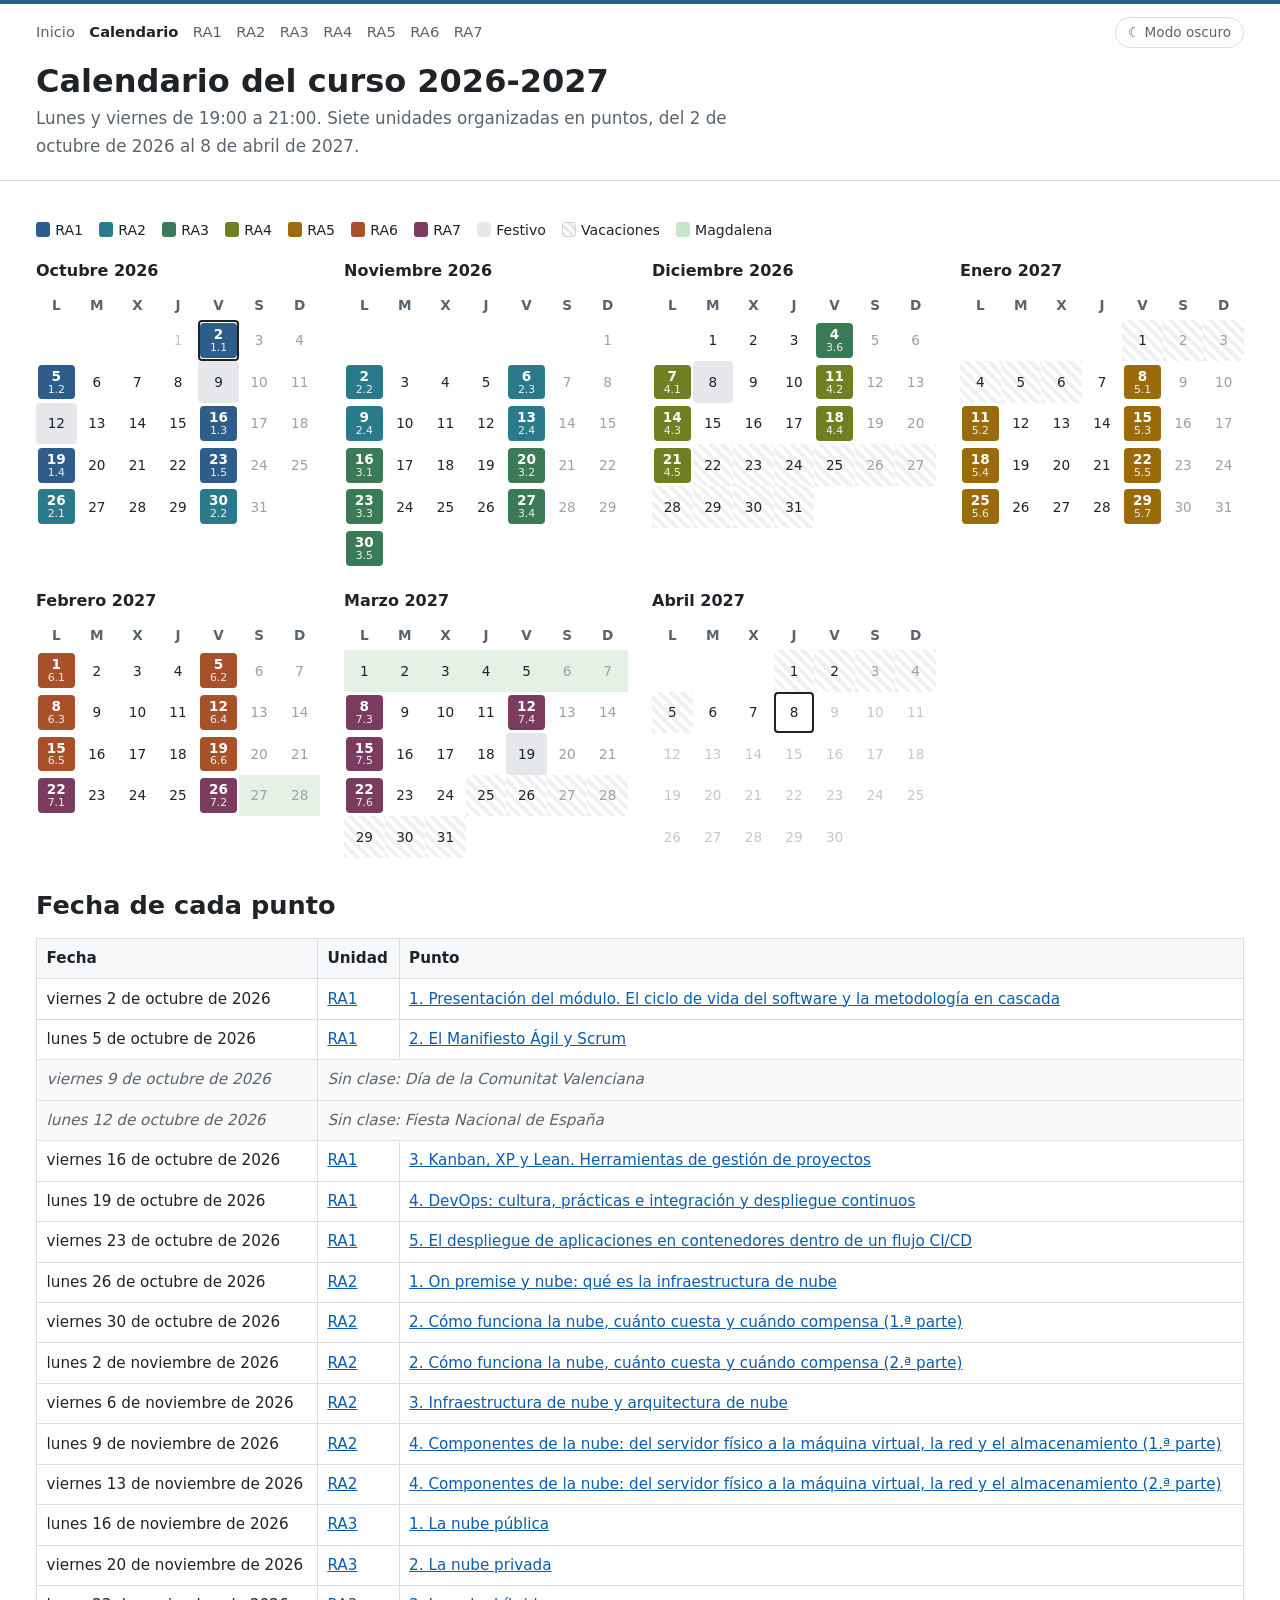
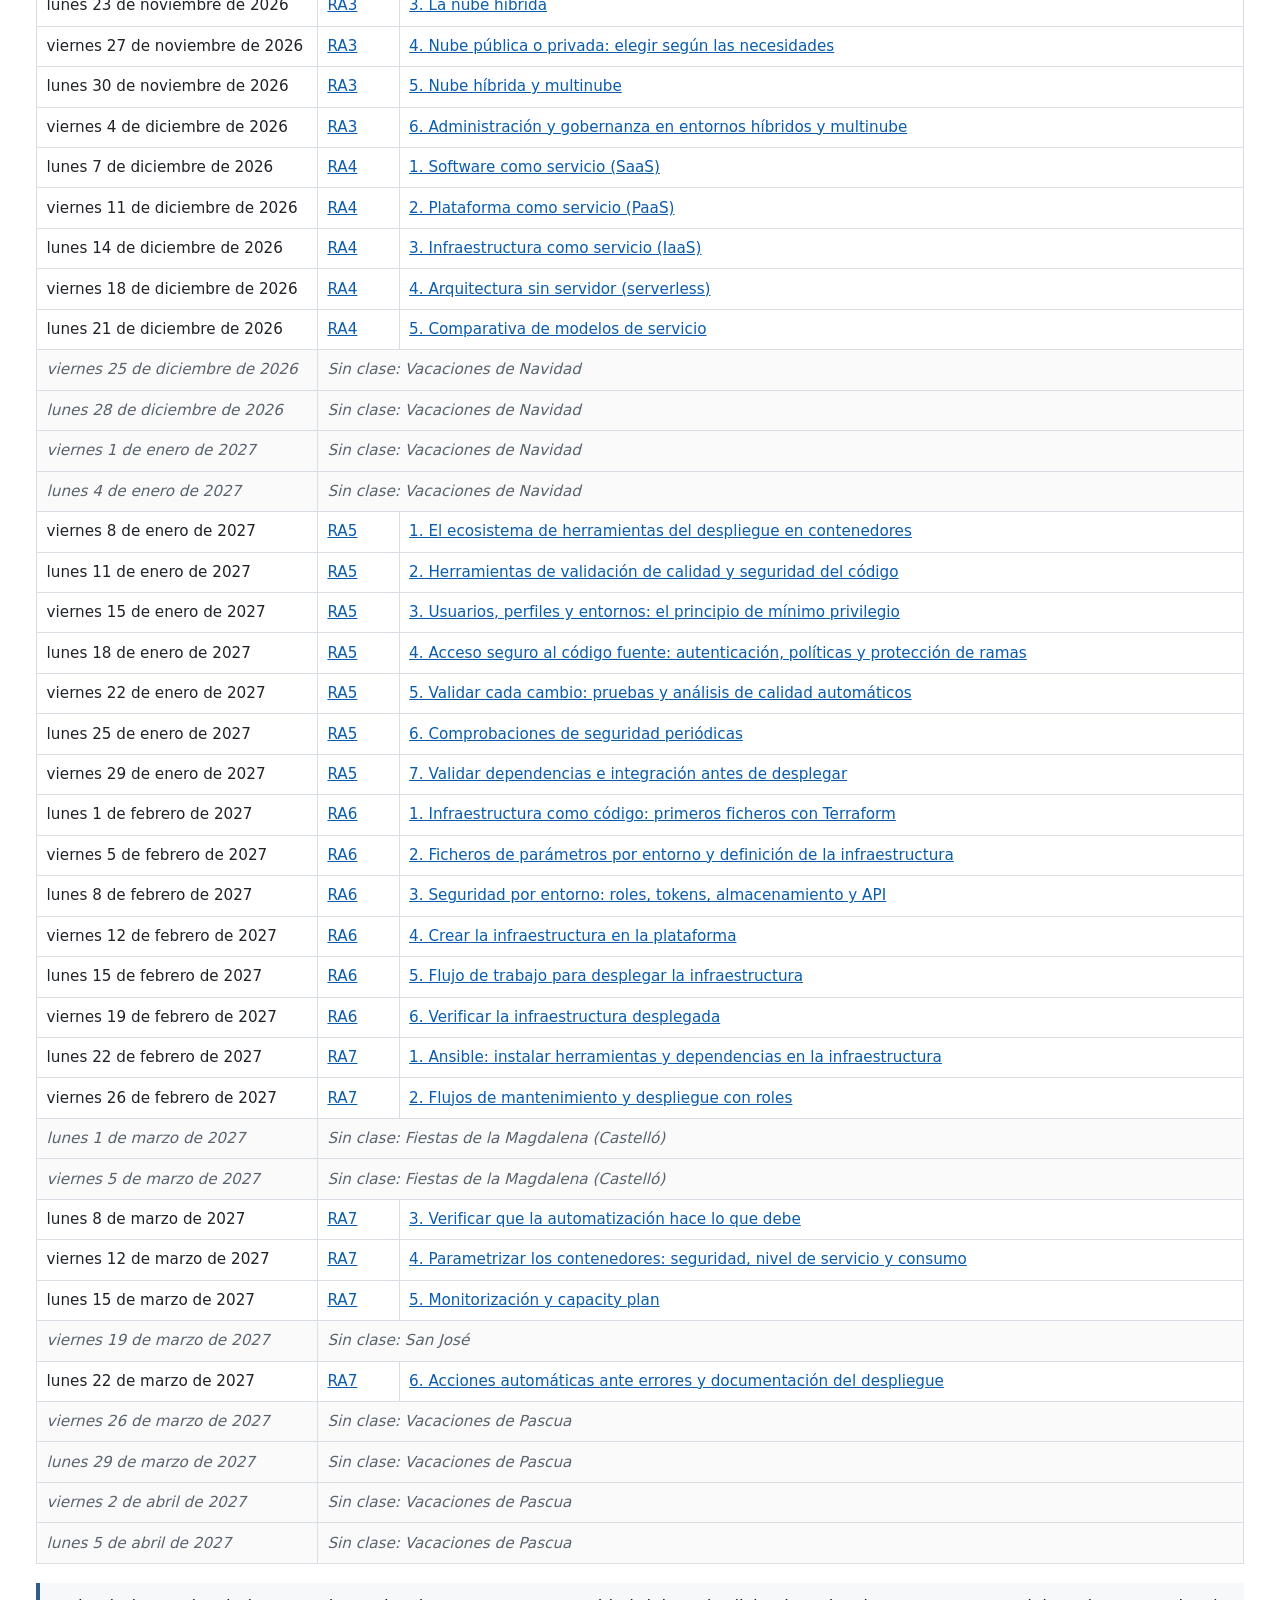
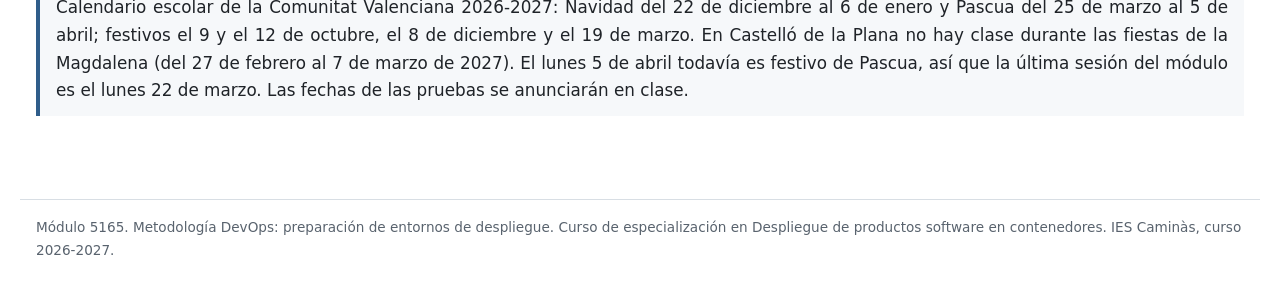
==== calendario.html @ 678b8dea "RA2: puntos fusionados (2-3 y 5-6) con actividades intercaladas en la teoría - Nuevo punto 2 (CE 2b " ====
<!doctype html>
<html lang="es"><head><meta charset="utf-8">
<meta name="viewport" content="width=device-width, initial-scale=1">
<title>Calendario | Módulo 5165</title>
<link rel="stylesheet" href="assets/estilos.css?v=7">
<script src="assets/tema.js?v=5"></script>
</head><body style="--ra:#2f5d8a">
<header class="cab"><div class="dentro"><nav class="menu" aria-label="Secciones"><a href="index.html">Inicio</a><a href="calendario.html" aria-current="page">Calendario</a><a href="ra1.html">RA1</a><a href="ra2.html">RA2</a><a href="ra3.html">RA3</a><a href="ra4.html">RA4</a><a href="ra5.html">RA5</a><a href="ra6.html">RA6</a><a href="ra7.html">RA7</a><button type="button" class="boton-tema" id="cambiar-tema">☾ Modo oscuro</button></nav>
<h1>Calendario del curso 2026-2027</h1><p>Lunes y viernes de 19:00 a 21:00. Siete unidades organizadas en puntos, del 2 de octubre de 2026 al 8 de abril de 2027.</p></div></header>
<main><div class="panel ancho">
<p class="leyenda"><span><i style="background:#2f5d8a"></i>RA1</span><span><i style="background:#2a7a8c"></i>RA2</span><span><i style="background:#3b7a57"></i>RA3</span><span><i style="background:#6f7f24"></i>RA4</span><span><i style="background:#9a6a0b"></i>RA5</span><span><i style="background:#a8502a"></i>RA6</span><span><i style="background:#7b3b5e"></i>RA7</span><span><i class="l-festivo"></i>Festivo</span><span><i class="l-vacaciones"></i>Vacaciones</span><span><i class="l-magdalena"></i>Magdalena</span></p>
<div class="meses"><div class="mes"><h3>Octubre 2026</h3><table class="cal"><thead><tr>
<th>L</th><th>M</th><th>X</th><th>J</th><th>V</th><th>S</th><th>D</th></tr></thead><tbody><tr><td></td><td></td><td></td><td class="fuera">1</td><td class="clase inicio" title="Unidad 1 · 1. Presentación del módulo. El ciclo de vida del software y la metodología en cascada"><a href="ra1.html#p1" style="--c:#2f5d8a">2<small>1.1</small></a></td><td class="finde">3</td><td class="finde">4</td></tr><tr><td class="clase" title="Unidad 1 · 2. El Manifiesto Ágil y Scrum"><a href="ra1.html#p2" style="--c:#2f5d8a">5<small>1.2</small></a></td><td class="">6</td><td class="">7</td><td class="">8</td><td class="festivo" title="Día de la Comunitat Valenciana">9</td><td class="finde">10</td><td class="finde">11</td></tr><tr><td class="festivo" title="Fiesta Nacional de España">12</td><td class="">13</td><td class="">14</td><td class="">15</td><td class="clase" title="Unidad 1 · 3. Kanban, XP y Lean. Herramientas de gestión de proyectos"><a href="ra1.html#p3" style="--c:#2f5d8a">16<small>1.3</small></a></td><td class="finde">17</td><td class="finde">18</td></tr><tr><td class="clase" title="Unidad 1 · 4. DevOps: cultura, prácticas e integración y despliegue continuos"><a href="ra1.html#p4" style="--c:#2f5d8a">19<small>1.4</small></a></td><td class="">20</td><td class="">21</td><td class="">22</td><td class="clase" title="Unidad 1 · 5. El despliegue de aplicaciones en contenedores dentro de un flujo CI/CD"><a href="ra1.html#p5" style="--c:#2f5d8a">23<small>1.5</small></a></td><td class="finde">24</td><td class="finde">25</td></tr><tr><td class="clase" title="Unidad 2 · 1. On premise y nube: qué es la infraestructura de nube"><a href="ra2.html#p1" style="--c:#2a7a8c">26<small>2.1</small></a></td><td class="">27</td><td class="">28</td><td class="">29</td><td class="clase" title="Unidad 2 · 2. Cómo funciona la nube y cuál es su modelo de negocio"><a href="ra2.html#p2" style="--c:#2a7a8c">30<small>2.2</small></a></td><td class="finde">31</td><td></td></tr></tbody></table></div><div class="mes"><h3>Noviembre 2026</h3><table class="cal"><thead><tr>
<th>L</th><th>M</th><th>X</th><th>J</th><th>V</th><th>S</th><th>D</th></tr></thead><tbody><tr><td></td><td></td><td></td><td></td><td></td><td></td><td class="finde">1</td></tr><tr><td class="clase" title="Unidad 2 · 3. Beneficios de la nube frente a on premise: CapEx, OpEx y TCO"><a href="ra2.html#p2" style="--c:#2a7a8c">2<small>2.2</small></a></td><td class="">3</td><td class="">4</td><td class="">5</td><td class="clase" title="Unidad 2 · 4. Infraestructura de nube y arquitectura de nube"><a href="ra2.html#p3" style="--c:#2a7a8c">6<small>2.3</small></a></td><td class="finde">7</td><td class="finde">8</td></tr><tr><td class="clase" title="Unidad 2 · 5. Componentes y aprovisionamiento: de la máquina física a la máquina virtual"><a href="ra2.html#p4" style="--c:#2a7a8c">9<small>2.4</small></a></td><td class="">10</td><td class="">11</td><td class="">12</td><td class="clase" title="Unidad 2 · 6. Servidores, redes, almacenamiento y software en la nube"><a href="ra2.html#p4" style="--c:#2a7a8c">13<small>2.4</small></a></td><td class="finde">14</td><td class="finde">15</td></tr><tr><td class="clase" title="Unidad 3 · 1. La nube pública"><a href="ra3.html#p1" style="--c:#3b7a57">16<small>3.1</small></a></td><td class="">17</td><td class="">18</td><td class="">19</td><td class="clase" title="Unidad 3 · 2. La nube privada"><a href="ra3.html#p2" style="--c:#3b7a57">20<small>3.2</small></a></td><td class="finde">21</td><td class="finde">22</td></tr><tr><td class="clase" title="Unidad 3 · 3. La nube híbrida"><a href="ra3.html#p3" style="--c:#3b7a57">23<small>3.3</small></a></td><td class="">24</td><td class="">25</td><td class="">26</td><td class="clase" title="Unidad 3 · 4. Nube pública o privada: elegir según las necesidades"><a href="ra3.html#p4" style="--c:#3b7a57">27<small>3.4</small></a></td><td class="finde">28</td><td class="finde">29</td></tr><tr><td class="clase" title="Unidad 3 · 5. Nube híbrida y multinube"><a href="ra3.html#p5" style="--c:#3b7a57">30<small>3.5</small></a></td><td></td><td></td><td></td><td></td><td></td><td></td></tr></tbody></table></div><div class="mes"><h3>Diciembre 2026</h3><table class="cal"><thead><tr>
<th>L</th><th>M</th><th>X</th><th>J</th><th>V</th><th>S</th><th>D</th></tr></thead><tbody><tr><td></td><td class="">1</td><td class="">2</td><td class="">3</td><td class="clase" title="Unidad 3 · 6. Administración y gobernanza en entornos híbridos y multinube"><a href="ra3.html#p6" style="--c:#3b7a57">4<small>3.6</small></a></td><td class="finde">5</td><td class="finde">6</td></tr><tr><td class="clase" title="Unidad 4 · 1. Software como servicio (SaaS)"><a href="ra4.html#p1" style="--c:#6f7f24">7<small>4.1</small></a></td><td class="festivo" title="Inmaculada Concepción">8</td><td class="">9</td><td class="">10</td><td class="clase" title="Unidad 4 · 2. Plataforma como servicio (PaaS)"><a href="ra4.html#p2" style="--c:#6f7f24">11<small>4.2</small></a></td><td class="finde">12</td><td class="finde">13</td></tr><tr><td class="clase" title="Unidad 4 · 3. Infraestructura como servicio (IaaS)"><a href="ra4.html#p3" style="--c:#6f7f24">14<small>4.3</small></a></td><td class="">15</td><td class="">16</td><td class="">17</td><td class="clase" title="Unidad 4 · 4. Arquitectura sin servidor (serverless)"><a href="ra4.html#p4" style="--c:#6f7f24">18<small>4.4</small></a></td><td class="finde">19</td><td class="finde">20</td></tr><tr><td class="clase" title="Unidad 4 · 5. Comparativa de modelos de servicio"><a href="ra4.html#p5" style="--c:#6f7f24">21<small>4.5</small></a></td><td class="vacaciones" title="Vacaciones de Navidad">22</td><td class="vacaciones" title="Vacaciones de Navidad">23</td><td class="vacaciones" title="Vacaciones de Navidad">24</td><td class="vacaciones" title="Vacaciones de Navidad">25</td><td class="vacaciones finde" title="Vacaciones de Navidad">26</td><td class="vacaciones finde" title="Vacaciones de Navidad">27</td></tr><tr><td class="vacaciones" title="Vacaciones de Navidad">28</td><td class="vacaciones" title="Vacaciones de Navidad">29</td><td class="vacaciones" title="Vacaciones de Navidad">30</td><td class="vacaciones" title="Vacaciones de Navidad">31</td><td></td><td></td><td></td></tr></tbody></table></div><div class="mes"><h3>Enero 2027</h3><table class="cal"><thead><tr>
<th>L</th><th>M</th><th>X</th><th>J</th><th>V</th><th>S</th><th>D</th></tr></thead><tbody><tr><td></td><td></td><td></td><td></td><td class="vacaciones" title="Vacaciones de Navidad">1</td><td class="vacaciones finde" title="Vacaciones de Navidad">2</td><td class="vacaciones finde" title="Vacaciones de Navidad">3</td></tr><tr><td class="vacaciones" title="Vacaciones de Navidad">4</td><td class="vacaciones" title="Vacaciones de Navidad">5</td><td class="vacaciones" title="Vacaciones de Navidad">6</td><td class="">7</td><td class="clase" title="Unidad 5 · 1. El ecosistema de herramientas del despliegue en contenedores"><a href="ra5.html#p1" style="--c:#9a6a0b">8<small>5.1</small></a></td><td class="finde">9</td><td class="finde">10</td></tr><tr><td class="clase" title="Unidad 5 · 2. Herramientas de validación de calidad y seguridad del código"><a href="ra5.html#p2" style="--c:#9a6a0b">11<small>5.2</small></a></td><td class="">12</td><td class="">13</td><td class="">14</td><td class="clase" title="Unidad 5 · 3. Usuarios, perfiles y entornos: el principio de mínimo privilegio"><a href="ra5.html#p3" style="--c:#9a6a0b">15<small>5.3</small></a></td><td class="finde">16</td><td class="finde">17</td></tr><tr><td class="clase" title="Unidad 5 · 4. Acceso seguro al código fuente: autenticación, políticas y protección de ramas"><a href="ra5.html#p4" style="--c:#9a6a0b">18<small>5.4</small></a></td><td class="">19</td><td class="">20</td><td class="">21</td><td class="clase" title="Unidad 5 · 5. Validar cada cambio: pruebas y análisis de calidad automáticos"><a href="ra5.html#p5" style="--c:#9a6a0b">22<small>5.5</small></a></td><td class="finde">23</td><td class="finde">24</td></tr><tr><td class="clase" title="Unidad 5 · 6. Comprobaciones de seguridad periódicas"><a href="ra5.html#p6" style="--c:#9a6a0b">25<small>5.6</small></a></td><td class="">26</td><td class="">27</td><td class="">28</td><td class="clase" title="Unidad 5 · 7. Validar dependencias e integración antes de desplegar"><a href="ra5.html#p7" style="--c:#9a6a0b">29<small>5.7</small></a></td><td class="finde">30</td><td class="finde">31</td></tr></tbody></table></div><div class="mes"><h3>Febrero 2027</h3><table class="cal"><thead><tr>
<th>L</th><th>M</th><th>X</th><th>J</th><th>V</th><th>S</th><th>D</th></tr></thead><tbody><tr><td class="clase" title="Unidad 6 · 1. Infraestructura como código: primeros ficheros con Terraform"><a href="ra6.html#p1" style="--c:#a8502a">1<small>6.1</small></a></td><td class="">2</td><td class="">3</td><td class="">4</td><td class="clase" title="Unidad 6 · 2. Ficheros de parámetros por entorno y definición de la infraestructura"><a href="ra6.html#p2" style="--c:#a8502a">5<small>6.2</small></a></td><td class="finde">6</td><td class="finde">7</td></tr><tr><td class="clase" title="Unidad 6 · 3. Seguridad por entorno: roles, tokens, almacenamiento y API"><a href="ra6.html#p3" style="--c:#a8502a">8<small>6.3</small></a></td><td class="">9</td><td class="">10</td><td class="">11</td><td class="clase" title="Unidad 6 · 4. Crear la infraestructura en la plataforma"><a href="ra6.html#p4" style="--c:#a8502a">12<small>6.4</small></a></td><td class="finde">13</td><td class="finde">14</td></tr><tr><td class="clase" title="Unidad 6 · 5. Flujo de trabajo para desplegar la infraestructura"><a href="ra6.html#p5" style="--c:#a8502a">15<small>6.5</small></a></td><td class="">16</td><td class="">17</td><td class="">18</td><td class="clase" title="Unidad 6 · 6. Verificar la infraestructura desplegada"><a href="ra6.html#p6" style="--c:#a8502a">19<small>6.6</small></a></td><td class="finde">20</td><td class="finde">21</td></tr><tr><td class="clase" title="Unidad 7 · 1. Ansible: instalar herramientas y dependencias en la infraestructura"><a href="ra7.html#p1" style="--c:#7b3b5e">22<small>7.1</small></a></td><td class="">23</td><td class="">24</td><td class="">25</td><td class="clase" title="Unidad 7 · 2. Flujos de mantenimiento y despliegue con roles"><a href="ra7.html#p2" style="--c:#7b3b5e">26<small>7.2</small></a></td><td class="magdalena finde" title="Fiestas de la Magdalena (Castelló)">27</td><td class="magdalena finde" title="Fiestas de la Magdalena (Castelló)">28</td></tr></tbody></table></div><div class="mes"><h3>Marzo 2027</h3><table class="cal"><thead><tr>
<th>L</th><th>M</th><th>X</th><th>J</th><th>V</th><th>S</th><th>D</th></tr></thead><tbody><tr><td class="magdalena" title="Fiestas de la Magdalena (Castelló)">1</td><td class="magdalena" title="Fiestas de la Magdalena (Castelló)">2</td><td class="magdalena" title="Fiestas de la Magdalena (Castelló)">3</td><td class="magdalena" title="Fiestas de la Magdalena (Castelló)">4</td><td class="magdalena" title="Fiestas de la Magdalena (Castelló)">5</td><td class="magdalena finde" title="Fiestas de la Magdalena (Castelló)">6</td><td class="magdalena finde" title="Fiestas de la Magdalena (Castelló)">7</td></tr><tr><td class="clase" title="Unidad 7 · 3. Verificar que la automatización hace lo que debe"><a href="ra7.html#p3" style="--c:#7b3b5e">8<small>7.3</small></a></td><td class="">9</td><td class="">10</td><td class="">11</td><td class="clase" title="Unidad 7 · 4. Parametrizar los contenedores: seguridad, nivel de servicio y consumo"><a href="ra7.html#p4" style="--c:#7b3b5e">12<small>7.4</small></a></td><td class="finde">13</td><td class="finde">14</td></tr><tr><td class="clase" title="Unidad 7 · 5. Monitorización y capacity plan"><a href="ra7.html#p5" style="--c:#7b3b5e">15<small>7.5</small></a></td><td class="">16</td><td class="">17</td><td class="">18</td><td class="festivo" title="San José">19</td><td class="finde">20</td><td class="finde">21</td></tr><tr><td class="clase" title="Unidad 7 · 6. Acciones automáticas ante errores y documentación del despliegue"><a href="ra7.html#p6" style="--c:#7b3b5e">22<small>7.6</small></a></td><td class="">23</td><td class="">24</td><td class="vacaciones" title="Vacaciones de Pascua">25</td><td class="vacaciones" title="Vacaciones de Pascua">26</td><td class="vacaciones finde" title="Vacaciones de Pascua">27</td><td class="vacaciones finde" title="Vacaciones de Pascua">28</td></tr><tr><td class="vacaciones" title="Vacaciones de Pascua">29</td><td class="vacaciones" title="Vacaciones de Pascua">30</td><td class="vacaciones" title="Vacaciones de Pascua">31</td><td></td><td></td><td></td><td></td></tr></tbody></table></div><div class="mes"><h3>Abril 2027</h3><table class="cal"><thead><tr>
<th>L</th><th>M</th><th>X</th><th>J</th><th>V</th><th>S</th><th>D</th></tr></thead><tbody><tr><td></td><td></td><td></td><td class="vacaciones" title="Vacaciones de Pascua">1</td><td class="vacaciones" title="Vacaciones de Pascua">2</td><td class="vacaciones finde" title="Vacaciones de Pascua">3</td><td class="vacaciones finde" title="Vacaciones de Pascua">4</td></tr><tr><td class="vacaciones" title="Vacaciones de Pascua">5</td><td class="">6</td><td class="">7</td><td class="fin" title="Fin del curso">8</td><td class="fuera">9</td><td class="fuera finde">10</td><td class="fuera finde">11</td></tr><tr><td class="fuera">12</td><td class="fuera">13</td><td class="fuera">14</td><td class="fuera">15</td><td class="fuera">16</td><td class="fuera finde">17</td><td class="fuera finde">18</td></tr><tr><td class="fuera">19</td><td class="fuera">20</td><td class="fuera">21</td><td class="fuera">22</td><td class="fuera">23</td><td class="fuera finde">24</td><td class="fuera finde">25</td></tr><tr><td class="fuera">26</td><td class="fuera">27</td><td class="fuera">28</td><td class="fuera">29</td><td class="fuera">30</td><td></td><td></td></tr></tbody></table></div></div>
<h2>Fecha de cada punto</h2>
<div class="tabla"><table><tr><th>Fecha</th><th>Unidad</th><th>Punto</th></tr><tr><td>viernes 2 de octubre de 2026</td><td><a href="ra1.html">RA1</a></td><td><a href="ra1.html#p1">1. Presentación del módulo. El ciclo de vida del software y la metodología en cascada</a></td></tr><tr><td>lunes 5 de octubre de 2026</td><td><a href="ra1.html">RA1</a></td><td><a href="ra1.html#p2">2. El Manifiesto Ágil y Scrum</a></td></tr><tr class="sin"><td>viernes 9 de octubre de 2026</td><td colspan="2">Sin clase: Día de la Comunitat Valenciana</td></tr><tr class="sin"><td>lunes 12 de octubre de 2026</td><td colspan="2">Sin clase: Fiesta Nacional de España</td></tr><tr><td>viernes 16 de octubre de 2026</td><td><a href="ra1.html">RA1</a></td><td><a href="ra1.html#p3">3. Kanban, XP y Lean. Herramientas de gestión de proyectos</a></td></tr><tr><td>lunes 19 de octubre de 2026</td><td><a href="ra1.html">RA1</a></td><td><a href="ra1.html#p4">4. DevOps: cultura, prácticas e integración y despliegue continuos</a></td></tr><tr><td>viernes 23 de octubre de 2026</td><td><a href="ra1.html">RA1</a></td><td><a href="ra1.html#p5">5. El despliegue de aplicaciones en contenedores dentro de un flujo CI/CD</a></td></tr><tr><td>lunes 26 de octubre de 2026</td><td><a href="ra2.html">RA2</a></td><td><a href="ra2.html#p1">1. On premise y nube: qué es la infraestructura de nube</a></td></tr><tr><td>viernes 30 de octubre de 2026</td><td><a href="ra2.html">RA2</a></td><td><a href="ra2.html#p2">2. Cómo funciona la nube, cuánto cuesta y cuándo compensa (1.ª parte)</a></td></tr><tr><td>lunes 2 de noviembre de 2026</td><td><a href="ra2.html">RA2</a></td><td><a href="ra2.html#p2">2. Cómo funciona la nube, cuánto cuesta y cuándo compensa (2.ª parte)</a></td></tr><tr><td>viernes 6 de noviembre de 2026</td><td><a href="ra2.html">RA2</a></td><td><a href="ra2.html#p3">3. Infraestructura de nube y arquitectura de nube</a></td></tr><tr><td>lunes 9 de noviembre de 2026</td><td><a href="ra2.html">RA2</a></td><td><a href="ra2.html#p4">4. Componentes de la nube: del servidor físico a la máquina virtual, la red y el almacenamiento (1.ª parte)</a></td></tr><tr><td>viernes 13 de noviembre de 2026</td><td><a href="ra2.html">RA2</a></td><td><a href="ra2.html#p4">4. Componentes de la nube: del servidor físico a la máquina virtual, la red y el almacenamiento (2.ª parte)</a></td></tr><tr><td>lunes 16 de noviembre de 2026</td><td><a href="ra3.html">RA3</a></td><td><a href="ra3.html#p1">1. La nube pública</a></td></tr><tr><td>viernes 20 de noviembre de 2026</td><td><a href="ra3.html">RA3</a></td><td><a href="ra3.html#p2">2. La nube privada</a></td></tr><tr><td>lunes 23 de noviembre de 2026</td><td><a href="ra3.html">RA3</a></td><td><a href="ra3.html#p3">3. La nube híbrida</a></td></tr><tr><td>viernes 27 de noviembre de 2026</td><td><a href="ra3.html">RA3</a></td><td><a href="ra3.html#p4">4. Nube pública o privada: elegir según las necesidades</a></td></tr><tr><td>lunes 30 de noviembre de 2026</td><td><a href="ra3.html">RA3</a></td><td><a href="ra3.html#p5">5. Nube híbrida y multinube</a></td></tr><tr><td>viernes 4 de diciembre de 2026</td><td><a href="ra3.html">RA3</a></td><td><a href="ra3.html#p6">6. Administración y gobernanza en entornos híbridos y multinube</a></td></tr><tr><td>lunes 7 de diciembre de 2026</td><td><a href="ra4.html">RA4</a></td><td><a href="ra4.html#p1">1. Software como servicio (SaaS)</a></td></tr><tr><td>viernes 11 de diciembre de 2026</td><td><a href="ra4.html">RA4</a></td><td><a href="ra4.html#p2">2. Plataforma como servicio (PaaS)</a></td></tr><tr><td>lunes 14 de diciembre de 2026</td><td><a href="ra4.html">RA4</a></td><td><a href="ra4.html#p3">3. Infraestructura como servicio (IaaS)</a></td></tr><tr><td>viernes 18 de diciembre de 2026</td><td><a href="ra4.html">RA4</a></td><td><a href="ra4.html#p4">4. Arquitectura sin servidor (serverless)</a></td></tr><tr><td>lunes 21 de diciembre de 2026</td><td><a href="ra4.html">RA4</a></td><td><a href="ra4.html#p5">5. Comparativa de modelos de servicio</a></td></tr><tr class="sin"><td>viernes 25 de diciembre de 2026</td><td colspan="2">Sin clase: Vacaciones de Navidad</td></tr><tr class="sin"><td>lunes 28 de diciembre de 2026</td><td colspan="2">Sin clase: Vacaciones de Navidad</td></tr><tr class="sin"><td>viernes 1 de enero de 2027</td><td colspan="2">Sin clase: Vacaciones de Navidad</td></tr><tr class="sin"><td>lunes 4 de enero de 2027</td><td colspan="2">Sin clase: Vacaciones de Navidad</td></tr><tr><td>viernes 8 de enero de 2027</td><td><a href="ra5.html">RA5</a></td><td><a href="ra5.html#p1">1. El ecosistema de herramientas del despliegue en contenedores</a></td></tr><tr><td>lunes 11 de enero de 2027</td><td><a href="ra5.html">RA5</a></td><td><a href="ra5.html#p2">2. Herramientas de validación de calidad y seguridad del código</a></td></tr><tr><td>viernes 15 de enero de 2027</td><td><a href="ra5.html">RA5</a></td><td><a href="ra5.html#p3">3. Usuarios, perfiles y entornos: el principio de mínimo privilegio</a></td></tr><tr><td>lunes 18 de enero de 2027</td><td><a href="ra5.html">RA5</a></td><td><a href="ra5.html#p4">4. Acceso seguro al código fuente: autenticación, políticas y protección de ramas</a></td></tr><tr><td>viernes 22 de enero de 2027</td><td><a href="ra5.html">RA5</a></td><td><a href="ra5.html#p5">5. Validar cada cambio: pruebas y análisis de calidad automáticos</a></td></tr><tr><td>lunes 25 de enero de 2027</td><td><a href="ra5.html">RA5</a></td><td><a href="ra5.html#p6">6. Comprobaciones de seguridad periódicas</a></td></tr><tr><td>viernes 29 de enero de 2027</td><td><a href="ra5.html">RA5</a></td><td><a href="ra5.html#p7">7. Validar dependencias e integración antes de desplegar</a></td></tr><tr><td>lunes 1 de febrero de 2027</td><td><a href="ra6.html">RA6</a></td><td><a href="ra6.html#p1">1. Infraestructura como código: primeros ficheros con Terraform</a></td></tr><tr><td>viernes 5 de febrero de 2027</td><td><a href="ra6.html">RA6</a></td><td><a href="ra6.html#p2">2. Ficheros de parámetros por entorno y definición de la infraestructura</a></td></tr><tr><td>lunes 8 de febrero de 2027</td><td><a href="ra6.html">RA6</a></td><td><a href="ra6.html#p3">3. Seguridad por entorno: roles, tokens, almacenamiento y API</a></td></tr><tr><td>viernes 12 de febrero de 2027</td><td><a href="ra6.html">RA6</a></td><td><a href="ra6.html#p4">4. Crear la infraestructura en la plataforma</a></td></tr><tr><td>lunes 15 de febrero de 2027</td><td><a href="ra6.html">RA6</a></td><td><a href="ra6.html#p5">5. Flujo de trabajo para desplegar la infraestructura</a></td></tr><tr><td>viernes 19 de febrero de 2027</td><td><a href="ra6.html">RA6</a></td><td><a href="ra6.html#p6">6. Verificar la infraestructura desplegada</a></td></tr><tr><td>lunes 22 de febrero de 2027</td><td><a href="ra7.html">RA7</a></td><td><a href="ra7.html#p1">1. Ansible: instalar herramientas y dependencias en la infraestructura</a></td></tr><tr><td>viernes 26 de febrero de 2027</td><td><a href="ra7.html">RA7</a></td><td><a href="ra7.html#p2">2. Flujos de mantenimiento y despliegue con roles</a></td></tr><tr class="sin"><td>lunes 1 de marzo de 2027</td><td colspan="2">Sin clase: Fiestas de la Magdalena (Castelló)</td></tr><tr class="sin"><td>viernes 5 de marzo de 2027</td><td colspan="2">Sin clase: Fiestas de la Magdalena (Castelló)</td></tr><tr><td>lunes 8 de marzo de 2027</td><td><a href="ra7.html">RA7</a></td><td><a href="ra7.html#p3">3. Verificar que la automatización hace lo que debe</a></td></tr><tr><td>viernes 12 de marzo de 2027</td><td><a href="ra7.html">RA7</a></td><td><a href="ra7.html#p4">4. Parametrizar los contenedores: seguridad, nivel de servicio y consumo</a></td></tr><tr><td>lunes 15 de marzo de 2027</td><td><a href="ra7.html">RA7</a></td><td><a href="ra7.html#p5">5. Monitorización y capacity plan</a></td></tr><tr class="sin"><td>viernes 19 de marzo de 2027</td><td colspan="2">Sin clase: San José</td></tr><tr><td>lunes 22 de marzo de 2027</td><td><a href="ra7.html">RA7</a></td><td><a href="ra7.html#p6">6. Acciones automáticas ante errores y documentación del despliegue</a></td></tr><tr class="sin"><td>viernes 26 de marzo de 2027</td><td colspan="2">Sin clase: Vacaciones de Pascua</td></tr><tr class="sin"><td>lunes 29 de marzo de 2027</td><td colspan="2">Sin clase: Vacaciones de Pascua</td></tr><tr class="sin"><td>viernes 2 de abril de 2027</td><td colspan="2">Sin clase: Vacaciones de Pascua</td></tr><tr class="sin"><td>lunes 5 de abril de 2027</td><td colspan="2">Sin clase: Vacaciones de Pascua</td></tr></table></div>
<p class="nota">Calendario escolar de la Comunitat Valenciana 2026-2027: Navidad del 22 de diciembre al 6 de enero y Pascua del 25 de marzo al 5 de abril; festivos el 9 y el 12 de octubre, el 8 de diciembre y el 19 de marzo. En Castelló de la Plana no hay clase durante las fiestas de la Magdalena (del 27 de febrero al 7 de marzo de 2027). El lunes 5 de abril todavía es festivo de Pascua, así que la última sesión del módulo es el lunes 22 de marzo. Las fechas de las pruebas se anunciarán en clase.</p>
</div></main>
<footer class="pie">Módulo 5165. Metodología DevOps: preparación de entornos de despliegue. Curso de especialización en Despliegue de productos software en contenedores. IES Caminàs, curso 2026-2027.</footer>
</body></html>
---- assets/estilos.css ----
/* Módulo 5165. Estilo sencillo: fondo blanco, tipografía del sistema y un color por unidad. */
:root{
  --texto:#1f2328; --suave:#59636e; --linea:#d8dee4; --fondo:#ffffff; --gris:#f6f8fa;
  --enlace:#0b5cad; --ra:#2f5d8a;
  --fuente:system-ui,-apple-system,"Segoe UI",Roboto,Ubuntu,Arial,sans-serif;
  --mono:ui-monospace,"DejaVu Sans Mono",Consolas,monospace;
}
*{box-sizing:border-box}
html{-webkit-text-size-adjust:100%}
body{margin:0;background:var(--fondo);color:var(--texto);font-family:var(--fuente);font-size:1.05rem;line-height:1.65}
a{color:var(--enlace)}
:focus-visible{outline:2px solid var(--enlace);outline-offset:2px}
img{max-width:100%}

/* Cabecera */
.cab{border-top:4px solid var(--ra);border-bottom:1px solid var(--linea)}
.cab .dentro{max-width:1240px;margin:0 auto;padding:.8rem 1rem 1.2rem}
.menu{display:flex;flex-wrap:wrap;gap:.2rem .9rem;font-size:.92rem;margin-bottom:.9rem}
.menu a{color:var(--suave);text-decoration:none}
.menu a:hover{color:var(--enlace);text-decoration:underline}
.menu a[aria-current]{color:var(--texto);font-weight:600}
.cab h1{font-size:clamp(1.45rem,3.2vw,2rem);line-height:1.2;margin:0 0 .3rem}
.cab p{margin:0;color:var(--suave);max-width:70ch}

/* Pestañas de puntos */
.pestanas{position:sticky;top:0;z-index:5;background:var(--fondo);border-bottom:1px solid var(--linea)}
.pestanas .dentro{max-width:1240px;margin:0 auto;display:flex;overflow-x:auto;padding:0 1rem;scrollbar-width:thin}
.pestanas button{flex:0 0 auto;border:0;border-bottom:3px solid transparent;background:none;font:inherit;font-size:.9rem;
  padding:.6rem .75rem .5rem;cursor:pointer;color:var(--suave);line-height:1.2;text-align:center}
.pestanas button small{display:block;font-size:.75rem}
.pestanas button:hover{color:var(--texto)}
.pestanas button[aria-selected="true"]{color:var(--texto);border-bottom-color:var(--ra);font-weight:600}

/* Contenido */
main{max-width:1240px;margin:0 auto;padding:1.5rem 1rem 4rem}
.panel{max-width:74ch}
.panel.ancho{max-width:none}
.panel[hidden]{display:none}
.panel h2{font-size:1.6rem;line-height:1.25;margin:.2rem 0 .5rem}
.panel h3{font-size:1.25rem;margin:2.2rem 0 .6rem;padding-bottom:.25rem;border-bottom:1px solid var(--linea)}
.panel h4{font-size:1.05rem;margin:1.5rem 0 .4rem}
.meta{color:var(--suave);font-size:.92rem;margin:0 0 .4rem}
.chips{margin:.2rem 0 1rem}
.ce{display:inline-block;font-size:.8rem;font-weight:600;padding:.05rem .5rem;border-radius:999px;border:1px solid var(--ra);color:var(--ra);margin-right:.3rem;cursor:help}
.ra-texto{font-size:1.1rem;font-weight:600;border-left:4px solid var(--ra);padding:.2rem 0 .2rem 1rem}
li{margin:.25rem 0}

/* Recuadros */
.nota{background:var(--gris);border-left:4px solid var(--ra);padding:.7rem 1rem;margin:1.2rem 0}
.nota > :first-child{margin-top:0}.nota > :last-child{margin-bottom:0}
.aviso{background:#fff8e1;border-left:4px solid #d4a017;padding:.7rem 1rem;margin:1.2rem 0}
.pausa{border:2px solid var(--ra);border-radius:6px;padding:.1rem 1rem .2rem;margin:2rem 0 1rem;background:color-mix(in srgb,var(--ra) 8%,#fff)}
.pausa > h4{margin:.6rem 0 .3rem;color:var(--ra)}
.pausa > p{margin:.3rem 0 .6rem}
.actividad,.ficha{border:1px solid var(--linea);border-radius:6px;padding:.2rem 1.1rem .8rem;margin:1.2rem 0}
.actividad > h4,.ficha > h4{display:flex;justify-content:space-between;align-items:baseline;gap:1rem;margin:.8rem 0 .5rem}
.dur{flex:0 0 auto;font-size:.85rem;font-weight:600;color:var(--ra);white-space:nowrap}
/* Casos y pasos de las actividades: lista con distintivo de letra o número */
ol.casos,ol.pasos{list-style:none;counter-reset:caso;padding-left:0;margin:.7rem 0}
ol.casos>li,ol.pasos>li{counter-increment:caso;position:relative;background:var(--gris);border:1px solid var(--linea);border-radius:6px;padding:.45rem .8rem .45rem 2.9rem;margin:.4rem 0}
ol.casos>li::before,ol.pasos>li::before{position:absolute;left:.7rem;top:.45rem;width:1.55rem;height:1.55rem;border-radius:50%;background:var(--ra);color:#fff;font-weight:700;font-size:.85rem;line-height:1.55rem;text-align:center}
ol.casos>li::before{content:counter(caso,lower-alpha)}
ol.pasos>li::before{content:counter(caso)}
li>ol.casos{margin:.5rem 0 .3rem}
/* Fórmulas destacadas */
.formula{display:flex;flex-wrap:wrap;align-items:center;justify-content:center;gap:.6rem 1rem;background:var(--gris);border:1px solid var(--linea);border-left:4px solid var(--ra);border-radius:6px;padding:1rem 1.2rem;margin:1rem 0;font-weight:600;text-align:center}
.formula .igual{font-size:1.2rem;color:var(--ra)}
.formula .fraccion{display:inline-flex;flex-direction:column;align-items:stretch}
.formula .fraccion > span{padding:.15rem .5rem}
.formula .fraccion > span:first-child{border-bottom:2px solid var(--texto)}
/* Tarjetas numeradas (principios, ideas clave) */
ol.tarjetas{list-style:none;counter-reset:tj;padding:0;margin:1rem 0;display:grid;grid-template-columns:repeat(auto-fill,minmax(210px,1fr));gap:.7rem}
ol.tarjetas>li{counter-increment:tj;margin:0;background:var(--gris);border:1px solid var(--linea);border-top:4px solid var(--ra);border-radius:6px;padding:.6rem .8rem .7rem;display:flex;flex-direction:column;gap:.25rem;font-size:.95rem;line-height:1.45;text-align:left}
ol.tarjetas>li::before{content:counter(tj);font-weight:700;font-size:1.3rem;color:var(--ra);line-height:1}
ol.tarjetas>li:first-child{grid-column:1/-1}
.con-indice .panel > ol.tarjetas{max-width:none}
.entrega{font-size:.95rem;color:var(--suave);border-top:1px dashed var(--linea);padding-top:.5rem;margin-bottom:0}
details{background:var(--gris);border-radius:6px;padding:.5rem 1rem;margin:1rem 0}
details summary{cursor:pointer;font-weight:600}

/* Tablas */
.tabla{overflow-x:auto;margin:1rem 0}
table{border-collapse:collapse;width:100%;font-size:.95rem}
th,td{border:1px solid var(--linea);padding:.45rem .6rem;text-align:left;vertical-align:top}
th{background:var(--gris)}
tr.sin td{color:var(--suave);font-style:italic;background:#fafafa}

/* Código */
code{font-family:var(--mono);font-size:.88em;background:var(--gris);padding:.1rem .3rem;border-radius:4px}
pre{background:var(--gris);border:1px solid var(--linea);padding:.8rem 1rem;border-radius:6px;overflow-x:auto;font-size:.86rem;line-height:1.5}
pre code{background:none;padding:0;font-size:inherit}
.fichero{font-family:var(--mono);font-size:.8rem;color:var(--suave);margin:1rem 0 -.7rem}

/* Portada */
.unidades{list-style:none;padding:0;margin:1.5rem 0}
.unidades li{margin:.5rem 0}
.unidades a{display:flex;gap:1rem;align-items:center;text-decoration:none;color:var(--texto);border:1px solid var(--linea);border-left:5px solid var(--c);border-radius:6px;padding:.7rem 1rem}
.unidades a:hover{background:var(--gris)}
.unidades .n{font-weight:700;color:var(--c);min-width:2.6rem}
.unidades small{display:block;color:var(--suave);font-size:.88rem}
.boton a{display:inline-block;border:1px solid var(--enlace);border-radius:6px;padding:.5rem 1rem;text-decoration:none;font-weight:600}
.boton a:hover{background:var(--enlace);color:#fff}

/* Calendario */
.leyenda{display:flex;flex-wrap:wrap;gap:.4rem 1rem;font-size:.88rem}
.leyenda i{display:inline-block;width:.9rem;height:.9rem;border-radius:3px;vertical-align:-2px;margin-right:.3rem}
.l-festivo{background:#e5e7eb}.l-vacaciones{background:repeating-linear-gradient(45deg,#e5e7eb 0 3px,#fff 3px 6px);border:1px solid #d1d5db}.l-magdalena{background:#c8e6c9}
.meses{display:grid;grid-template-columns:repeat(auto-fill,minmax(250px,1fr));gap:1.2rem 1.5rem;margin:1rem 0 2rem}
.mes h3{font-size:1rem;margin:0 0 .4rem;border:0;padding:0}
table.cal{table-layout:fixed;font-size:.85rem}
.cal th{background:none;border:0;text-align:center;color:var(--suave);font-weight:600;padding:.2rem 0}
.cal td{border:0;text-align:center;padding:2px;height:2.6rem;vertical-align:middle}
.cal td.finde{color:#9aa1a9}
.cal td.fuera{color:#c3c8ce}
.cal td.festivo{background:#e5e7eb;border-radius:4px}
.cal td.vacaciones{background:repeating-linear-gradient(45deg,#eef0f2 0 4px,#fff 4px 8px)}
.cal td.magdalena{background:#e3f2e4}
.cal td.clase a{display:block;background:var(--c);color:#fff;border-radius:4px;text-decoration:none;font-weight:600;line-height:1.1;padding:.25rem 0}
.cal td.clase a small{display:block;font-size:.68rem;font-weight:400;opacity:.9}
.cal td.clase a:hover{filter:brightness(1.15)}
.cal td.inicio,.cal td.fin{box-shadow:inset 0 0 0 2px var(--texto);border-radius:4px}

.pie{font-size:.85rem;color:var(--suave);border-top:1px solid var(--linea);max-width:1240px;margin:0 auto;padding:1rem 1rem 2rem}

@media (max-width:600px){body{font-size:1rem}.actividad > h4{flex-direction:column;gap:.1rem}}
@media print{
  .pestanas,.pie,.menu,.indice{display:none}.panel[hidden]{display:block!important}.panel{max-width:none;page-break-after:always}
  pre{white-space:pre-wrap}
}

/* Diagramas */
.diagrama{margin:1.6rem 0;width:min(880px,calc(100vw - 2rem))}
.diagrama .lienzo{overflow-x:auto;-webkit-overflow-scrolling:touch}
.diagrama svg{display:block;width:100%;min-width:560px;height:auto;font-family:var(--fuente)}
.diagrama figcaption{font-size:.88rem;color:var(--suave);margin-top:.45rem;text-align:center}
.diagrama .t{font-size:13px;fill:#1f2328}
.diagrama .tb{font-weight:600}
.diagrama .ts{font-size:11.5px;fill:#59636e}
.diagrama .te{font-size:11px;fill:#1f2328}
.diagrama .tt{font-size:12px;font-weight:600;fill:#59636e}
.diagrama .flecha{stroke:#57606a;stroke-width:1.6;fill:none}
.diagrama .flecha.disc{stroke-dasharray:5 4}
.diagrama .punta{fill:#57606a}
.diagrama .fondo-etiqueta{fill:#fff;opacity:.92}
.diagrama .eje{stroke:#8c959f;fill:none}
.diagrama .serie{fill:none;stroke-width:2.6}
.diagrama .serie.disc{stroke-dasharray:7 5}
.diagrama .s-rojo{stroke:#dc2626}.diagrama .s-verde{stroke:#16a34a}.diagrama .s-azul{stroke:#2563eb}.diagrama .s-naranja{stroke:#ea580c}.diagrama .s-morado{stroke:#7c3aed}
.diagrama .area-naranja{fill:#fed7aa;opacity:.55}
.d-gris{fill:#f3f4f6;stroke:#9ca3af}
.d-azul{fill:#dbeafe;stroke:#3b82f6}
.d-verde{fill:#dcfce7;stroke:#22c55e}
.d-naranja{fill:#ffedd5;stroke:#f97316}
.d-rojo{fill:#fee2e2;stroke:#ef4444}
.d-morado{fill:#ede9fe;stroke:#8b5cf6}
.d-amarillo{fill:#fef9c3;stroke:#ca8a04}
.d-blanco{fill:#fff;stroke:#9ca3af;stroke-dasharray:4 3}
.d-grupo{fill:none;stroke:#9ca3af;stroke-dasharray:6 4}
.d-grupo-azul{fill:#f5f9ff;stroke:#93c5fd;stroke-dasharray:6 4}
.d-grupo-verde{fill:#f3fcf6;stroke:#86efac;stroke-dasharray:6 4}
.d-grupo-naranja{fill:#fff8f1;stroke:#fdba74;stroke-dasharray:6 4}

/* Índice de la sesión */
main.con-indice{display:grid;grid-template-columns:minmax(0,1fr) 250px;gap:2.5rem;align-items:start}
.con-indice .contenido{grid-column:1;grid-row:1;min-width:0}
.con-indice .panel{max-width:none}
.con-indice .panel > :not(.diagrama):not(.tabla):not(pre):not(.actividad):not(.ficha){max-width:74ch}
.con-indice .actividad,.con-indice .ficha{max-width:80ch}
.con-indice .diagrama{width:auto;max-width:900px}
.panel h3,.panel h4{scroll-margin-top:72px}
.indice{grid-column:2;grid-row:1;position:sticky;top:66px;max-height:calc(100vh - 84px);overflow:auto;background:none;border-left:1px solid var(--linea);border-radius:0;padding:.1rem 0 .1rem 1rem;margin:1.4rem 0 0;font-size:.86rem}
.indice summary{list-style:none;font-weight:600;color:var(--suave);font-size:.78rem;text-transform:uppercase;letter-spacing:.05em;cursor:default}
.indice summary::-webkit-details-marker{display:none}
.indice ol{list-style:none;padding:0;margin:.5rem 0}
.indice ol ol{padding-left:.75rem;margin:.1rem 0 .35rem;border-left:1px solid var(--linea)}
.indice li{margin:.1rem 0}
.indice a{display:block;color:var(--suave);text-decoration:none;line-height:1.35;padding:.12rem 0}
.indice a:hover{color:var(--enlace)}
.indice a.actual{color:var(--ra);font-weight:600}
@media (max-width:1099px){
  main.con-indice{display:block;max-width:960px}
  .indice{position:static;max-height:none;border:1px solid var(--linea);border-radius:6px;background:var(--gris);padding:.55rem 1rem;margin:0 0 1.2rem;font-size:.92rem}
  .indice summary{cursor:pointer;text-transform:none;letter-spacing:0;font-size:.95rem;color:var(--texto);list-style:revert}
  .con-indice .diagrama{max-width:none;width:min(880px,calc(100vw - 2rem))}
}

/* Botón de tema */
.menu{align-items:center}
.boton-tema{margin-left:auto;font:inherit;font-size:.85rem;color:var(--suave);background:none;border:1px solid var(--linea);border-radius:999px;padding:.2rem .75rem;cursor:pointer}
.boton-tema:hover{color:var(--texto);border-color:var(--suave)}

/* Modo oscuro */
:root[data-tema="oscuro"]{--texto:#e6edf3;--suave:#9ba5b0;--linea:#30363d;--fondo:#0d1117;--gris:#161b22;--enlace:#6cb6ff;color-scheme:dark}
:root[data-tema="oscuro"] .ce{border-color:color-mix(in srgb,var(--ra) 50%,#fff);color:color-mix(in srgb,var(--ra) 45%,#fff)}
:root[data-tema="oscuro"] .dur,
:root[data-tema="oscuro"] .indice a.actual{color:color-mix(in srgb,var(--ra) 45%,#fff)}
:root[data-tema="oscuro"] .nota{border-left-color:color-mix(in srgb,var(--ra) 60%,#fff)}
:root[data-tema="oscuro"] .aviso{background:#2a2412;border-left-color:#b8901b}
:root[data-tema="oscuro"] .pausa{background:color-mix(in srgb,var(--ra) 14%,#0d1117)}
:root[data-tema="oscuro"] .pausa > h4{color:color-mix(in srgb,var(--ra) 60%,#fff)}
:root[data-tema="oscuro"] tr.sin td{background:#12161c}
:root[data-tema="oscuro"] .unidades .n{color:color-mix(in srgb,var(--c) 45%,#fff)}
:root[data-tema="oscuro"] .unidades a:hover{background:var(--gris)}
:root[data-tema="oscuro"] .boton a:hover{color:#0d1117}
:root[data-tema="oscuro"] .diagrama .lienzo{background:#f6f8fa;border-radius:8px;padding:6px}
:root[data-tema="oscuro"] .l-festivo,:root[data-tema="oscuro"] .cal td.festivo{background:#2d333b}
:root[data-tema="oscuro"] .l-vacaciones{background:repeating-linear-gradient(45deg,#2d333b 0 3px,#0d1117 3px 6px);border-color:#444c56}
:root[data-tema="oscuro"] .cal td.vacaciones{background:repeating-linear-gradient(45deg,#1c2128 0 4px,#0d1117 4px 8px)}
:root[data-tema="oscuro"] .l-magdalena,:root[data-tema="oscuro"] .cal td.magdalena{background:#1f3a24}
:root[data-tema="oscuro"] .cal td.finde{color:#6e7681}
:root[data-tema="oscuro"] .cal td.fuera{color:#484f58}

/* Texto justificado */
.panel p,.panel li{text-align:justify;-webkit-hyphens:auto;hyphens:auto}
.panel .tabla p,.panel .tabla li,.panel .meta,.panel .chips,.unidades li{text-align:left;hyphens:manual}

/* Inicio del tema dentro de una sesión */
.inicio-tema{margin:2.8rem 0 -.6rem;padding:.7rem 1rem;background:var(--gris);border-left:6px solid var(--ra);font-weight:600;font-size:1.05rem}
.inicio-tema span{display:block;font-size:.75rem;font-weight:600;letter-spacing:.06em;text-transform:uppercase;color:var(--suave)}
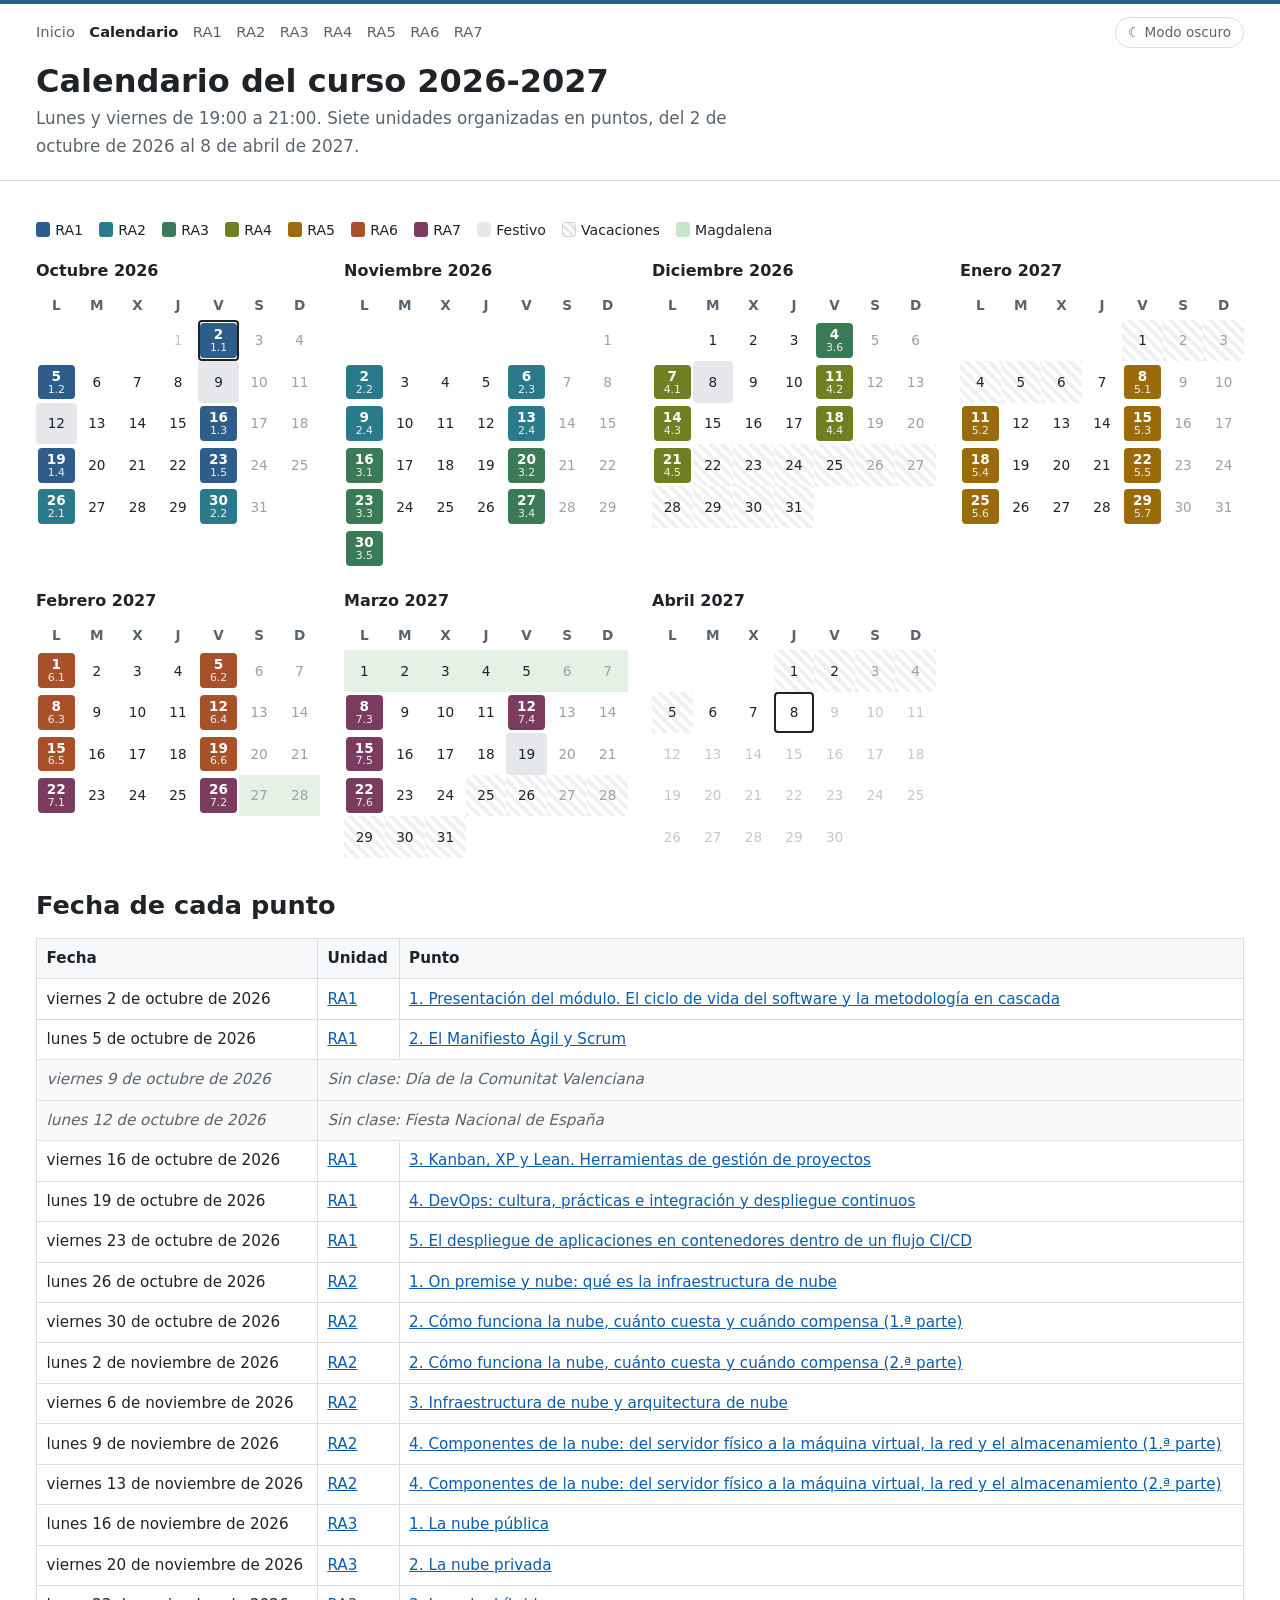
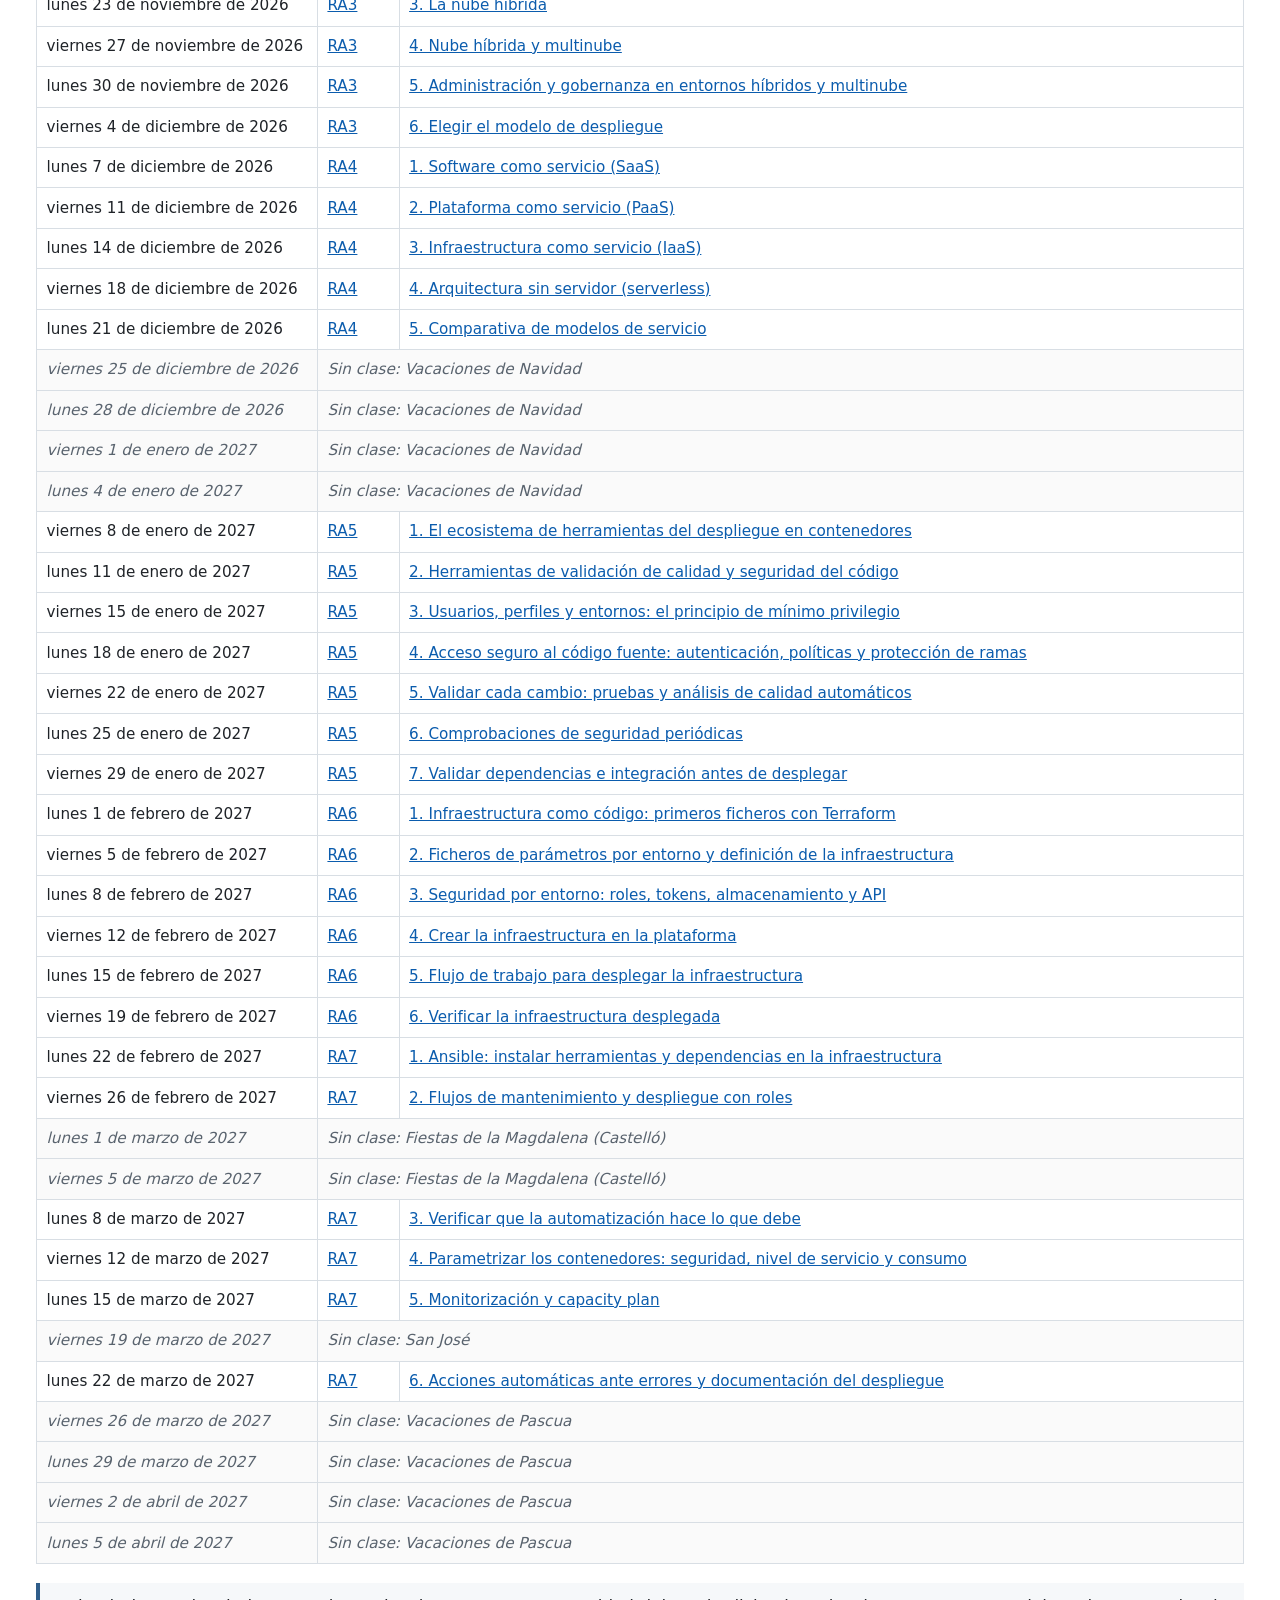
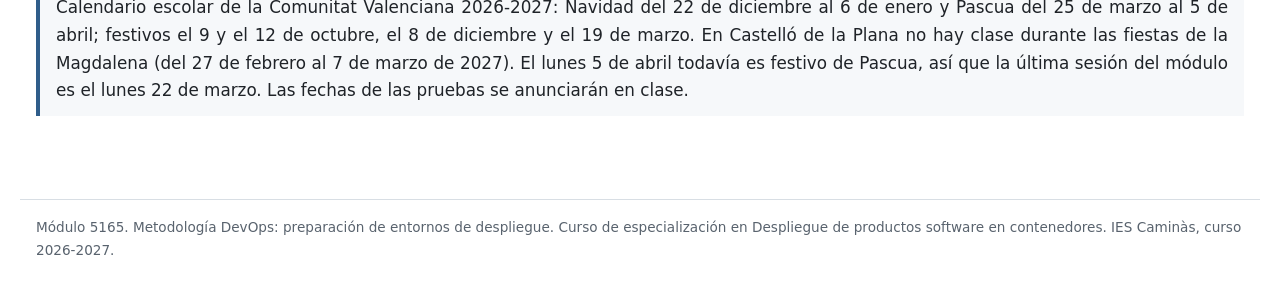
==== commit f7305e87: "RA3: el punto de elegir el modelo pasa a ser el 6 (cierre); multinube 4 y gobernanza 5; calendario a" ====
--- a/calendario.html
+++ b/calendario.html
@@ -2,7 +2,7 @@
 <html lang="es"><head><meta charset="utf-8">
 <meta name="viewport" content="width=device-width, initial-scale=1">
 <title>Calendario | Módulo 5165</title>
-<link rel="stylesheet" href="assets/estilos.css?v=7">
+<link rel="stylesheet" href="assets/estilos.css?v=9">
 <script src="assets/tema.js?v=5"></script>
 </head><body style="--ra:#2f5d8a">
 <header class="cab"><div class="dentro"><nav class="menu" aria-label="Secciones"><a href="index.html">Inicio</a><a href="calendario.html" aria-current="page">Calendario</a><a href="ra1.html">RA1</a><a href="ra2.html">RA2</a><a href="ra3.html">RA3</a><a href="ra4.html">RA4</a><a href="ra5.html">RA5</a><a href="ra6.html">RA6</a><a href="ra7.html">RA7</a><button type="button" class="boton-tema" id="cambiar-tema">☾ Modo oscuro</button></nav>
@@ -11,14 +11,14 @@
 <p class="leyenda"><span><i style="background:#2f5d8a"></i>RA1</span><span><i style="background:#2a7a8c"></i>RA2</span><span><i style="background:#3b7a57"></i>RA3</span><span><i style="background:#6f7f24"></i>RA4</span><span><i style="background:#9a6a0b"></i>RA5</span><span><i style="background:#a8502a"></i>RA6</span><span><i style="background:#7b3b5e"></i>RA7</span><span><i class="l-festivo"></i>Festivo</span><span><i class="l-vacaciones"></i>Vacaciones</span><span><i class="l-magdalena"></i>Magdalena</span></p>
 <div class="meses"><div class="mes"><h3>Octubre 2026</h3><table class="cal"><thead><tr>
 <th>L</th><th>M</th><th>X</th><th>J</th><th>V</th><th>S</th><th>D</th></tr></thead><tbody><tr><td></td><td></td><td></td><td class="fuera">1</td><td class="clase inicio" title="Unidad 1 · 1. Presentación del módulo. El ciclo de vida del software y la metodología en cascada"><a href="ra1.html#p1" style="--c:#2f5d8a">2<small>1.1</small></a></td><td class="finde">3</td><td class="finde">4</td></tr><tr><td class="clase" title="Unidad 1 · 2. El Manifiesto Ágil y Scrum"><a href="ra1.html#p2" style="--c:#2f5d8a">5<small>1.2</small></a></td><td class="">6</td><td class="">7</td><td class="">8</td><td class="festivo" title="Día de la Comunitat Valenciana">9</td><td class="finde">10</td><td class="finde">11</td></tr><tr><td class="festivo" title="Fiesta Nacional de España">12</td><td class="">13</td><td class="">14</td><td class="">15</td><td class="clase" title="Unidad 1 · 3. Kanban, XP y Lean. Herramientas de gestión de proyectos"><a href="ra1.html#p3" style="--c:#2f5d8a">16<small>1.3</small></a></td><td class="finde">17</td><td class="finde">18</td></tr><tr><td class="clase" title="Unidad 1 · 4. DevOps: cultura, prácticas e integración y despliegue continuos"><a href="ra1.html#p4" style="--c:#2f5d8a">19<small>1.4</small></a></td><td class="">20</td><td class="">21</td><td class="">22</td><td class="clase" title="Unidad 1 · 5. El despliegue de aplicaciones en contenedores dentro de un flujo CI/CD"><a href="ra1.html#p5" style="--c:#2f5d8a">23<small>1.5</small></a></td><td class="finde">24</td><td class="finde">25</td></tr><tr><td class="clase" title="Unidad 2 · 1. On premise y nube: qué es la infraestructura de nube"><a href="ra2.html#p1" style="--c:#2a7a8c">26<small>2.1</small></a></td><td class="">27</td><td class="">28</td><td class="">29</td><td class="clase" title="Unidad 2 · 2. Cómo funciona la nube y cuál es su modelo de negocio"><a href="ra2.html#p2" style="--c:#2a7a8c">30<small>2.2</small></a></td><td class="finde">31</td><td></td></tr></tbody></table></div><div class="mes"><h3>Noviembre 2026</h3><table class="cal"><thead><tr>
-<th>L</th><th>M</th><th>X</th><th>J</th><th>V</th><th>S</th><th>D</th></tr></thead><tbody><tr><td></td><td></td><td></td><td></td><td></td><td></td><td class="finde">1</td></tr><tr><td class="clase" title="Unidad 2 · 3. Beneficios de la nube frente a on premise: CapEx, OpEx y TCO"><a href="ra2.html#p2" style="--c:#2a7a8c">2<small>2.2</small></a></td><td class="">3</td><td class="">4</td><td class="">5</td><td class="clase" title="Unidad 2 · 4. Infraestructura de nube y arquitectura de nube"><a href="ra2.html#p3" style="--c:#2a7a8c">6<small>2.3</small></a></td><td class="finde">7</td><td class="finde">8</td></tr><tr><td class="clase" title="Unidad 2 · 5. Componentes y aprovisionamiento: de la máquina física a la máquina virtual"><a href="ra2.html#p4" style="--c:#2a7a8c">9<small>2.4</small></a></td><td class="">10</td><td class="">11</td><td class="">12</td><td class="clase" title="Unidad 2 · 6. Servidores, redes, almacenamiento y software en la nube"><a href="ra2.html#p4" style="--c:#2a7a8c">13<small>2.4</small></a></td><td class="finde">14</td><td class="finde">15</td></tr><tr><td class="clase" title="Unidad 3 · 1. La nube pública"><a href="ra3.html#p1" style="--c:#3b7a57">16<small>3.1</small></a></td><td class="">17</td><td class="">18</td><td class="">19</td><td class="clase" title="Unidad 3 · 2. La nube privada"><a href="ra3.html#p2" style="--c:#3b7a57">20<small>3.2</small></a></td><td class="finde">21</td><td class="finde">22</td></tr><tr><td class="clase" title="Unidad 3 · 3. La nube híbrida"><a href="ra3.html#p3" style="--c:#3b7a57">23<small>3.3</small></a></td><td class="">24</td><td class="">25</td><td class="">26</td><td class="clase" title="Unidad 3 · 4. Nube pública o privada: elegir según las necesidades"><a href="ra3.html#p4" style="--c:#3b7a57">27<small>3.4</small></a></td><td class="finde">28</td><td class="finde">29</td></tr><tr><td class="clase" title="Unidad 3 · 5. Nube híbrida y multinube"><a href="ra3.html#p5" style="--c:#3b7a57">30<small>3.5</small></a></td><td></td><td></td><td></td><td></td><td></td><td></td></tr></tbody></table></div><div class="mes"><h3>Diciembre 2026</h3><table class="cal"><thead><tr>
-<th>L</th><th>M</th><th>X</th><th>J</th><th>V</th><th>S</th><th>D</th></tr></thead><tbody><tr><td></td><td class="">1</td><td class="">2</td><td class="">3</td><td class="clase" title="Unidad 3 · 6. Administración y gobernanza en entornos híbridos y multinube"><a href="ra3.html#p6" style="--c:#3b7a57">4<small>3.6</small></a></td><td class="finde">5</td><td class="finde">6</td></tr><tr><td class="clase" title="Unidad 4 · 1. Software como servicio (SaaS)"><a href="ra4.html#p1" style="--c:#6f7f24">7<small>4.1</small></a></td><td class="festivo" title="Inmaculada Concepción">8</td><td class="">9</td><td class="">10</td><td class="clase" title="Unidad 4 · 2. Plataforma como servicio (PaaS)"><a href="ra4.html#p2" style="--c:#6f7f24">11<small>4.2</small></a></td><td class="finde">12</td><td class="finde">13</td></tr><tr><td class="clase" title="Unidad 4 · 3. Infraestructura como servicio (IaaS)"><a href="ra4.html#p3" style="--c:#6f7f24">14<small>4.3</small></a></td><td class="">15</td><td class="">16</td><td class="">17</td><td class="clase" title="Unidad 4 · 4. Arquitectura sin servidor (serverless)"><a href="ra4.html#p4" style="--c:#6f7f24">18<small>4.4</small></a></td><td class="finde">19</td><td class="finde">20</td></tr><tr><td class="clase" title="Unidad 4 · 5. Comparativa de modelos de servicio"><a href="ra4.html#p5" style="--c:#6f7f24">21<small>4.5</small></a></td><td class="vacaciones" title="Vacaciones de Navidad">22</td><td class="vacaciones" title="Vacaciones de Navidad">23</td><td class="vacaciones" title="Vacaciones de Navidad">24</td><td class="vacaciones" title="Vacaciones de Navidad">25</td><td class="vacaciones finde" title="Vacaciones de Navidad">26</td><td class="vacaciones finde" title="Vacaciones de Navidad">27</td></tr><tr><td class="vacaciones" title="Vacaciones de Navidad">28</td><td class="vacaciones" title="Vacaciones de Navidad">29</td><td class="vacaciones" title="Vacaciones de Navidad">30</td><td class="vacaciones" title="Vacaciones de Navidad">31</td><td></td><td></td><td></td></tr></tbody></table></div><div class="mes"><h3>Enero 2027</h3><table class="cal"><thead><tr>
+<th>L</th><th>M</th><th>X</th><th>J</th><th>V</th><th>S</th><th>D</th></tr></thead><tbody><tr><td></td><td></td><td></td><td></td><td></td><td></td><td class="finde">1</td></tr><tr><td class="clase" title="Unidad 2 · 3. Beneficios de la nube frente a on premise: CapEx, OpEx y TCO"><a href="ra2.html#p2" style="--c:#2a7a8c">2<small>2.2</small></a></td><td class="">3</td><td class="">4</td><td class="">5</td><td class="clase" title="Unidad 2 · 4. Infraestructura de nube y arquitectura de nube"><a href="ra2.html#p3" style="--c:#2a7a8c">6<small>2.3</small></a></td><td class="finde">7</td><td class="finde">8</td></tr><tr><td class="clase" title="Unidad 2 · 5. Componentes y aprovisionamiento: de la máquina física a la máquina virtual"><a href="ra2.html#p4" style="--c:#2a7a8c">9<small>2.4</small></a></td><td class="">10</td><td class="">11</td><td class="">12</td><td class="clase" title="Unidad 2 · 6. Servidores, redes, almacenamiento y software en la nube"><a href="ra2.html#p4" style="--c:#2a7a8c">13<small>2.4</small></a></td><td class="finde">14</td><td class="finde">15</td></tr><tr><td class="clase" title="Unidad 3 · 1. La nube pública"><a href="ra3.html#p1" style="--c:#3b7a57">16<small>3.1</small></a></td><td class="">17</td><td class="">18</td><td class="">19</td><td class="clase" title="Unidad 3 · 2. La nube privada"><a href="ra3.html#p2" style="--c:#3b7a57">20<small>3.2</small></a></td><td class="finde">21</td><td class="finde">22</td></tr><tr><td class="clase" title="Unidad 3 · 3. La nube híbrida"><a href="ra3.html#p3" style="--c:#3b7a57">23<small>3.3</small></a></td><td class="">24</td><td class="">25</td><td class="">26</td><td class="clase" title="Unidad 3 · 4. Nube híbrida y multinube"><a href="ra3.html#p4" style="--c:#3b7a57">27<small>3.4</small></a></td><td class="finde">28</td><td class="finde">29</td></tr><tr><td class="clase" title="Unidad 3 · 5. Administración y gobernanza en entornos híbridos y multinube"><a href="ra3.html#p5" style="--c:#3b7a57">30<small>3.5</small></a></td><td></td><td></td><td></td><td></td><td></td><td></td></tr></tbody></table></div><div class="mes"><h3>Diciembre 2026</h3><table class="cal"><thead><tr>
+<th>L</th><th>M</th><th>X</th><th>J</th><th>V</th><th>S</th><th>D</th></tr></thead><tbody><tr><td></td><td class="">1</td><td class="">2</td><td class="">3</td><td class="clase" title="Unidad 3 · 6. Elegir el modelo de despliegue"><a href="ra3.html#p6" style="--c:#3b7a57">4<small>3.6</small></a></td><td class="finde">5</td><td class="finde">6</td></tr><tr><td class="clase" title="Unidad 4 · 1. Software como servicio (SaaS)"><a href="ra4.html#p1" style="--c:#6f7f24">7<small>4.1</small></a></td><td class="festivo" title="Inmaculada Concepción">8</td><td class="">9</td><td class="">10</td><td class="clase" title="Unidad 4 · 2. Plataforma como servicio (PaaS)"><a href="ra4.html#p2" style="--c:#6f7f24">11<small>4.2</small></a></td><td class="finde">12</td><td class="finde">13</td></tr><tr><td class="clase" title="Unidad 4 · 3. Infraestructura como servicio (IaaS)"><a href="ra4.html#p3" style="--c:#6f7f24">14<small>4.3</small></a></td><td class="">15</td><td class="">16</td><td class="">17</td><td class="clase" title="Unidad 4 · 4. Arquitectura sin servidor (serverless)"><a href="ra4.html#p4" style="--c:#6f7f24">18<small>4.4</small></a></td><td class="finde">19</td><td class="finde">20</td></tr><tr><td class="clase" title="Unidad 4 · 5. Comparativa de modelos de servicio"><a href="ra4.html#p5" style="--c:#6f7f24">21<small>4.5</small></a></td><td class="vacaciones" title="Vacaciones de Navidad">22</td><td class="vacaciones" title="Vacaciones de Navidad">23</td><td class="vacaciones" title="Vacaciones de Navidad">24</td><td class="vacaciones" title="Vacaciones de Navidad">25</td><td class="vacaciones finde" title="Vacaciones de Navidad">26</td><td class="vacaciones finde" title="Vacaciones de Navidad">27</td></tr><tr><td class="vacaciones" title="Vacaciones de Navidad">28</td><td class="vacaciones" title="Vacaciones de Navidad">29</td><td class="vacaciones" title="Vacaciones de Navidad">30</td><td class="vacaciones" title="Vacaciones de Navidad">31</td><td></td><td></td><td></td></tr></tbody></table></div><div class="mes"><h3>Enero 2027</h3><table class="cal"><thead><tr>
 <th>L</th><th>M</th><th>X</th><th>J</th><th>V</th><th>S</th><th>D</th></tr></thead><tbody><tr><td></td><td></td><td></td><td></td><td class="vacaciones" title="Vacaciones de Navidad">1</td><td class="vacaciones finde" title="Vacaciones de Navidad">2</td><td class="vacaciones finde" title="Vacaciones de Navidad">3</td></tr><tr><td class="vacaciones" title="Vacaciones de Navidad">4</td><td class="vacaciones" title="Vacaciones de Navidad">5</td><td class="vacaciones" title="Vacaciones de Navidad">6</td><td class="">7</td><td class="clase" title="Unidad 5 · 1. El ecosistema de herramientas del despliegue en contenedores"><a href="ra5.html#p1" style="--c:#9a6a0b">8<small>5.1</small></a></td><td class="finde">9</td><td class="finde">10</td></tr><tr><td class="clase" title="Unidad 5 · 2. Herramientas de validación de calidad y seguridad del código"><a href="ra5.html#p2" style="--c:#9a6a0b">11<small>5.2</small></a></td><td class="">12</td><td class="">13</td><td class="">14</td><td class="clase" title="Unidad 5 · 3. Usuarios, perfiles y entornos: el principio de mínimo privilegio"><a href="ra5.html#p3" style="--c:#9a6a0b">15<small>5.3</small></a></td><td class="finde">16</td><td class="finde">17</td></tr><tr><td class="clase" title="Unidad 5 · 4. Acceso seguro al código fuente: autenticación, políticas y protección de ramas"><a href="ra5.html#p4" style="--c:#9a6a0b">18<small>5.4</small></a></td><td class="">19</td><td class="">20</td><td class="">21</td><td class="clase" title="Unidad 5 · 5. Validar cada cambio: pruebas y análisis de calidad automáticos"><a href="ra5.html#p5" style="--c:#9a6a0b">22<small>5.5</small></a></td><td class="finde">23</td><td class="finde">24</td></tr><tr><td class="clase" title="Unidad 5 · 6. Comprobaciones de seguridad periódicas"><a href="ra5.html#p6" style="--c:#9a6a0b">25<small>5.6</small></a></td><td class="">26</td><td class="">27</td><td class="">28</td><td class="clase" title="Unidad 5 · 7. Validar dependencias e integración antes de desplegar"><a href="ra5.html#p7" style="--c:#9a6a0b">29<small>5.7</small></a></td><td class="finde">30</td><td class="finde">31</td></tr></tbody></table></div><div class="mes"><h3>Febrero 2027</h3><table class="cal"><thead><tr>
 <th>L</th><th>M</th><th>X</th><th>J</th><th>V</th><th>S</th><th>D</th></tr></thead><tbody><tr><td class="clase" title="Unidad 6 · 1. Infraestructura como código: primeros ficheros con Terraform"><a href="ra6.html#p1" style="--c:#a8502a">1<small>6.1</small></a></td><td class="">2</td><td class="">3</td><td class="">4</td><td class="clase" title="Unidad 6 · 2. Ficheros de parámetros por entorno y definición de la infraestructura"><a href="ra6.html#p2" style="--c:#a8502a">5<small>6.2</small></a></td><td class="finde">6</td><td class="finde">7</td></tr><tr><td class="clase" title="Unidad 6 · 3. Seguridad por entorno: roles, tokens, almacenamiento y API"><a href="ra6.html#p3" style="--c:#a8502a">8<small>6.3</small></a></td><td class="">9</td><td class="">10</td><td class="">11</td><td class="clase" title="Unidad 6 · 4. Crear la infraestructura en la plataforma"><a href="ra6.html#p4" style="--c:#a8502a">12<small>6.4</small></a></td><td class="finde">13</td><td class="finde">14</td></tr><tr><td class="clase" title="Unidad 6 · 5. Flujo de trabajo para desplegar la infraestructura"><a href="ra6.html#p5" style="--c:#a8502a">15<small>6.5</small></a></td><td class="">16</td><td class="">17</td><td class="">18</td><td class="clase" title="Unidad 6 · 6. Verificar la infraestructura desplegada"><a href="ra6.html#p6" style="--c:#a8502a">19<small>6.6</small></a></td><td class="finde">20</td><td class="finde">21</td></tr><tr><td class="clase" title="Unidad 7 · 1. Ansible: instalar herramientas y dependencias en la infraestructura"><a href="ra7.html#p1" style="--c:#7b3b5e">22<small>7.1</small></a></td><td class="">23</td><td class="">24</td><td class="">25</td><td class="clase" title="Unidad 7 · 2. Flujos de mantenimiento y despliegue con roles"><a href="ra7.html#p2" style="--c:#7b3b5e">26<small>7.2</small></a></td><td class="magdalena finde" title="Fiestas de la Magdalena (Castelló)">27</td><td class="magdalena finde" title="Fiestas de la Magdalena (Castelló)">28</td></tr></tbody></table></div><div class="mes"><h3>Marzo 2027</h3><table class="cal"><thead><tr>
 <th>L</th><th>M</th><th>X</th><th>J</th><th>V</th><th>S</th><th>D</th></tr></thead><tbody><tr><td class="magdalena" title="Fiestas de la Magdalena (Castelló)">1</td><td class="magdalena" title="Fiestas de la Magdalena (Castelló)">2</td><td class="magdalena" title="Fiestas de la Magdalena (Castelló)">3</td><td class="magdalena" title="Fiestas de la Magdalena (Castelló)">4</td><td class="magdalena" title="Fiestas de la Magdalena (Castelló)">5</td><td class="magdalena finde" title="Fiestas de la Magdalena (Castelló)">6</td><td class="magdalena finde" title="Fiestas de la Magdalena (Castelló)">7</td></tr><tr><td class="clase" title="Unidad 7 · 3. Verificar que la automatización hace lo que debe"><a href="ra7.html#p3" style="--c:#7b3b5e">8<small>7.3</small></a></td><td class="">9</td><td class="">10</td><td class="">11</td><td class="clase" title="Unidad 7 · 4. Parametrizar los contenedores: seguridad, nivel de servicio y consumo"><a href="ra7.html#p4" style="--c:#7b3b5e">12<small>7.4</small></a></td><td class="finde">13</td><td class="finde">14</td></tr><tr><td class="clase" title="Unidad 7 · 5. Monitorización y capacity plan"><a href="ra7.html#p5" style="--c:#7b3b5e">15<small>7.5</small></a></td><td class="">16</td><td class="">17</td><td class="">18</td><td class="festivo" title="San José">19</td><td class="finde">20</td><td class="finde">21</td></tr><tr><td class="clase" title="Unidad 7 · 6. Acciones automáticas ante errores y documentación del despliegue"><a href="ra7.html#p6" style="--c:#7b3b5e">22<small>7.6</small></a></td><td class="">23</td><td class="">24</td><td class="vacaciones" title="Vacaciones de Pascua">25</td><td class="vacaciones" title="Vacaciones de Pascua">26</td><td class="vacaciones finde" title="Vacaciones de Pascua">27</td><td class="vacaciones finde" title="Vacaciones de Pascua">28</td></tr><tr><td class="vacaciones" title="Vacaciones de Pascua">29</td><td class="vacaciones" title="Vacaciones de Pascua">30</td><td class="vacaciones" title="Vacaciones de Pascua">31</td><td></td><td></td><td></td><td></td></tr></tbody></table></div><div class="mes"><h3>Abril 2027</h3><table class="cal"><thead><tr>
 <th>L</th><th>M</th><th>X</th><th>J</th><th>V</th><th>S</th><th>D</th></tr></thead><tbody><tr><td></td><td></td><td></td><td class="vacaciones" title="Vacaciones de Pascua">1</td><td class="vacaciones" title="Vacaciones de Pascua">2</td><td class="vacaciones finde" title="Vacaciones de Pascua">3</td><td class="vacaciones finde" title="Vacaciones de Pascua">4</td></tr><tr><td class="vacaciones" title="Vacaciones de Pascua">5</td><td class="">6</td><td class="">7</td><td class="fin" title="Fin del curso">8</td><td class="fuera">9</td><td class="fuera finde">10</td><td class="fuera finde">11</td></tr><tr><td class="fuera">12</td><td class="fuera">13</td><td class="fuera">14</td><td class="fuera">15</td><td class="fuera">16</td><td class="fuera finde">17</td><td class="fuera finde">18</td></tr><tr><td class="fuera">19</td><td class="fuera">20</td><td class="fuera">21</td><td class="fuera">22</td><td class="fuera">23</td><td class="fuera finde">24</td><td class="fuera finde">25</td></tr><tr><td class="fuera">26</td><td class="fuera">27</td><td class="fuera">28</td><td class="fuera">29</td><td class="fuera">30</td><td></td><td></td></tr></tbody></table></div></div>
 <h2>Fecha de cada punto</h2>
-<div class="tabla"><table><tr><th>Fecha</th><th>Unidad</th><th>Punto</th></tr><tr><td>viernes 2 de octubre de 2026</td><td><a href="ra1.html">RA1</a></td><td><a href="ra1.html#p1">1. Presentación del módulo. El ciclo de vida del software y la metodología en cascada</a></td></tr><tr><td>lunes 5 de octubre de 2026</td><td><a href="ra1.html">RA1</a></td><td><a href="ra1.html#p2">2. El Manifiesto Ágil y Scrum</a></td></tr><tr class="sin"><td>viernes 9 de octubre de 2026</td><td colspan="2">Sin clase: Día de la Comunitat Valenciana</td></tr><tr class="sin"><td>lunes 12 de octubre de 2026</td><td colspan="2">Sin clase: Fiesta Nacional de España</td></tr><tr><td>viernes 16 de octubre de 2026</td><td><a href="ra1.html">RA1</a></td><td><a href="ra1.html#p3">3. Kanban, XP y Lean. Herramientas de gestión de proyectos</a></td></tr><tr><td>lunes 19 de octubre de 2026</td><td><a href="ra1.html">RA1</a></td><td><a href="ra1.html#p4">4. DevOps: cultura, prácticas e integración y despliegue continuos</a></td></tr><tr><td>viernes 23 de octubre de 2026</td><td><a href="ra1.html">RA1</a></td><td><a href="ra1.html#p5">5. El despliegue de aplicaciones en contenedores dentro de un flujo CI/CD</a></td></tr><tr><td>lunes 26 de octubre de 2026</td><td><a href="ra2.html">RA2</a></td><td><a href="ra2.html#p1">1. On premise y nube: qué es la infraestructura de nube</a></td></tr><tr><td>viernes 30 de octubre de 2026</td><td><a href="ra2.html">RA2</a></td><td><a href="ra2.html#p2">2. Cómo funciona la nube, cuánto cuesta y cuándo compensa (1.ª parte)</a></td></tr><tr><td>lunes 2 de noviembre de 2026</td><td><a href="ra2.html">RA2</a></td><td><a href="ra2.html#p2">2. Cómo funciona la nube, cuánto cuesta y cuándo compensa (2.ª parte)</a></td></tr><tr><td>viernes 6 de noviembre de 2026</td><td><a href="ra2.html">RA2</a></td><td><a href="ra2.html#p3">3. Infraestructura de nube y arquitectura de nube</a></td></tr><tr><td>lunes 9 de noviembre de 2026</td><td><a href="ra2.html">RA2</a></td><td><a href="ra2.html#p4">4. Componentes de la nube: del servidor físico a la máquina virtual, la red y el almacenamiento (1.ª parte)</a></td></tr><tr><td>viernes 13 de noviembre de 2026</td><td><a href="ra2.html">RA2</a></td><td><a href="ra2.html#p4">4. Componentes de la nube: del servidor físico a la máquina virtual, la red y el almacenamiento (2.ª parte)</a></td></tr><tr><td>lunes 16 de noviembre de 2026</td><td><a href="ra3.html">RA3</a></td><td><a href="ra3.html#p1">1. La nube pública</a></td></tr><tr><td>viernes 20 de noviembre de 2026</td><td><a href="ra3.html">RA3</a></td><td><a href="ra3.html#p2">2. La nube privada</a></td></tr><tr><td>lunes 23 de noviembre de 2026</td><td><a href="ra3.html">RA3</a></td><td><a href="ra3.html#p3">3. La nube híbrida</a></td></tr><tr><td>viernes 27 de noviembre de 2026</td><td><a href="ra3.html">RA3</a></td><td><a href="ra3.html#p4">4. Nube pública o privada: elegir según las necesidades</a></td></tr><tr><td>lunes 30 de noviembre de 2026</td><td><a href="ra3.html">RA3</a></td><td><a href="ra3.html#p5">5. Nube híbrida y multinube</a></td></tr><tr><td>viernes 4 de diciembre de 2026</td><td><a href="ra3.html">RA3</a></td><td><a href="ra3.html#p6">6. Administración y gobernanza en entornos híbridos y multinube</a></td></tr><tr><td>lunes 7 de diciembre de 2026</td><td><a href="ra4.html">RA4</a></td><td><a href="ra4.html#p1">1. Software como servicio (SaaS)</a></td></tr><tr><td>viernes 11 de diciembre de 2026</td><td><a href="ra4.html">RA4</a></td><td><a href="ra4.html#p2">2. Plataforma como servicio (PaaS)</a></td></tr><tr><td>lunes 14 de diciembre de 2026</td><td><a href="ra4.html">RA4</a></td><td><a href="ra4.html#p3">3. Infraestructura como servicio (IaaS)</a></td></tr><tr><td>viernes 18 de diciembre de 2026</td><td><a href="ra4.html">RA4</a></td><td><a href="ra4.html#p4">4. Arquitectura sin servidor (serverless)</a></td></tr><tr><td>lunes 21 de diciembre de 2026</td><td><a href="ra4.html">RA4</a></td><td><a href="ra4.html#p5">5. Comparativa de modelos de servicio</a></td></tr><tr class="sin"><td>viernes 25 de diciembre de 2026</td><td colspan="2">Sin clase: Vacaciones de Navidad</td></tr><tr class="sin"><td>lunes 28 de diciembre de 2026</td><td colspan="2">Sin clase: Vacaciones de Navidad</td></tr><tr class="sin"><td>viernes 1 de enero de 2027</td><td colspan="2">Sin clase: Vacaciones de Navidad</td></tr><tr class="sin"><td>lunes 4 de enero de 2027</td><td colspan="2">Sin clase: Vacaciones de Navidad</td></tr><tr><td>viernes 8 de enero de 2027</td><td><a href="ra5.html">RA5</a></td><td><a href="ra5.html#p1">1. El ecosistema de herramientas del despliegue en contenedores</a></td></tr><tr><td>lunes 11 de enero de 2027</td><td><a href="ra5.html">RA5</a></td><td><a href="ra5.html#p2">2. Herramientas de validación de calidad y seguridad del código</a></td></tr><tr><td>viernes 15 de enero de 2027</td><td><a href="ra5.html">RA5</a></td><td><a href="ra5.html#p3">3. Usuarios, perfiles y entornos: el principio de mínimo privilegio</a></td></tr><tr><td>lunes 18 de enero de 2027</td><td><a href="ra5.html">RA5</a></td><td><a href="ra5.html#p4">4. Acceso seguro al código fuente: autenticación, políticas y protección de ramas</a></td></tr><tr><td>viernes 22 de enero de 2027</td><td><a href="ra5.html">RA5</a></td><td><a href="ra5.html#p5">5. Validar cada cambio: pruebas y análisis de calidad automáticos</a></td></tr><tr><td>lunes 25 de enero de 2027</td><td><a href="ra5.html">RA5</a></td><td><a href="ra5.html#p6">6. Comprobaciones de seguridad periódicas</a></td></tr><tr><td>viernes 29 de enero de 2027</td><td><a href="ra5.html">RA5</a></td><td><a href="ra5.html#p7">7. Validar dependencias e integración antes de desplegar</a></td></tr><tr><td>lunes 1 de febrero de 2027</td><td><a href="ra6.html">RA6</a></td><td><a href="ra6.html#p1">1. Infraestructura como código: primeros ficheros con Terraform</a></td></tr><tr><td>viernes 5 de febrero de 2027</td><td><a href="ra6.html">RA6</a></td><td><a href="ra6.html#p2">2. Ficheros de parámetros por entorno y definición de la infraestructura</a></td></tr><tr><td>lunes 8 de febrero de 2027</td><td><a href="ra6.html">RA6</a></td><td><a href="ra6.html#p3">3. Seguridad por entorno: roles, tokens, almacenamiento y API</a></td></tr><tr><td>viernes 12 de febrero de 2027</td><td><a href="ra6.html">RA6</a></td><td><a href="ra6.html#p4">4. Crear la infraestructura en la plataforma</a></td></tr><tr><td>lunes 15 de febrero de 2027</td><td><a href="ra6.html">RA6</a></td><td><a href="ra6.html#p5">5. Flujo de trabajo para desplegar la infraestructura</a></td></tr><tr><td>viernes 19 de febrero de 2027</td><td><a href="ra6.html">RA6</a></td><td><a href="ra6.html#p6">6. Verificar la infraestructura desplegada</a></td></tr><tr><td>lunes 22 de febrero de 2027</td><td><a href="ra7.html">RA7</a></td><td><a href="ra7.html#p1">1. Ansible: instalar herramientas y dependencias en la infraestructura</a></td></tr><tr><td>viernes 26 de febrero de 2027</td><td><a href="ra7.html">RA7</a></td><td><a href="ra7.html#p2">2. Flujos de mantenimiento y despliegue con roles</a></td></tr><tr class="sin"><td>lunes 1 de marzo de 2027</td><td colspan="2">Sin clase: Fiestas de la Magdalena (Castelló)</td></tr><tr class="sin"><td>viernes 5 de marzo de 2027</td><td colspan="2">Sin clase: Fiestas de la Magdalena (Castelló)</td></tr><tr><td>lunes 8 de marzo de 2027</td><td><a href="ra7.html">RA7</a></td><td><a href="ra7.html#p3">3. Verificar que la automatización hace lo que debe</a></td></tr><tr><td>viernes 12 de marzo de 2027</td><td><a href="ra7.html">RA7</a></td><td><a href="ra7.html#p4">4. Parametrizar los contenedores: seguridad, nivel de servicio y consumo</a></td></tr><tr><td>lunes 15 de marzo de 2027</td><td><a href="ra7.html">RA7</a></td><td><a href="ra7.html#p5">5. Monitorización y capacity plan</a></td></tr><tr class="sin"><td>viernes 19 de marzo de 2027</td><td colspan="2">Sin clase: San José</td></tr><tr><td>lunes 22 de marzo de 2027</td><td><a href="ra7.html">RA7</a></td><td><a href="ra7.html#p6">6. Acciones automáticas ante errores y documentación del despliegue</a></td></tr><tr class="sin"><td>viernes 26 de marzo de 2027</td><td colspan="2">Sin clase: Vacaciones de Pascua</td></tr><tr class="sin"><td>lunes 29 de marzo de 2027</td><td colspan="2">Sin clase: Vacaciones de Pascua</td></tr><tr class="sin"><td>viernes 2 de abril de 2027</td><td colspan="2">Sin clase: Vacaciones de Pascua</td></tr><tr class="sin"><td>lunes 5 de abril de 2027</td><td colspan="2">Sin clase: Vacaciones de Pascua</td></tr></table></div>
+<div class="tabla"><table><tr><th>Fecha</th><th>Unidad</th><th>Punto</th></tr><tr><td>viernes 2 de octubre de 2026</td><td><a href="ra1.html">RA1</a></td><td><a href="ra1.html#p1">1. Presentación del módulo. El ciclo de vida del software y la metodología en cascada</a></td></tr><tr><td>lunes 5 de octubre de 2026</td><td><a href="ra1.html">RA1</a></td><td><a href="ra1.html#p2">2. El Manifiesto Ágil y Scrum</a></td></tr><tr class="sin"><td>viernes 9 de octubre de 2026</td><td colspan="2">Sin clase: Día de la Comunitat Valenciana</td></tr><tr class="sin"><td>lunes 12 de octubre de 2026</td><td colspan="2">Sin clase: Fiesta Nacional de España</td></tr><tr><td>viernes 16 de octubre de 2026</td><td><a href="ra1.html">RA1</a></td><td><a href="ra1.html#p3">3. Kanban, XP y Lean. Herramientas de gestión de proyectos</a></td></tr><tr><td>lunes 19 de octubre de 2026</td><td><a href="ra1.html">RA1</a></td><td><a href="ra1.html#p4">4. DevOps: cultura, prácticas e integración y despliegue continuos</a></td></tr><tr><td>viernes 23 de octubre de 2026</td><td><a href="ra1.html">RA1</a></td><td><a href="ra1.html#p5">5. El despliegue de aplicaciones en contenedores dentro de un flujo CI/CD</a></td></tr><tr><td>lunes 26 de octubre de 2026</td><td><a href="ra2.html">RA2</a></td><td><a href="ra2.html#p1">1. On premise y nube: qué es la infraestructura de nube</a></td></tr><tr><td>viernes 30 de octubre de 2026</td><td><a href="ra2.html">RA2</a></td><td><a href="ra2.html#p2">2. Cómo funciona la nube, cuánto cuesta y cuándo compensa (1.ª parte)</a></td></tr><tr><td>lunes 2 de noviembre de 2026</td><td><a href="ra2.html">RA2</a></td><td><a href="ra2.html#p2">2. Cómo funciona la nube, cuánto cuesta y cuándo compensa (2.ª parte)</a></td></tr><tr><td>viernes 6 de noviembre de 2026</td><td><a href="ra2.html">RA2</a></td><td><a href="ra2.html#p3">3. Infraestructura de nube y arquitectura de nube</a></td></tr><tr><td>lunes 9 de noviembre de 2026</td><td><a href="ra2.html">RA2</a></td><td><a href="ra2.html#p4">4. Componentes de la nube: del servidor físico a la máquina virtual, la red y el almacenamiento (1.ª parte)</a></td></tr><tr><td>viernes 13 de noviembre de 2026</td><td><a href="ra2.html">RA2</a></td><td><a href="ra2.html#p4">4. Componentes de la nube: del servidor físico a la máquina virtual, la red y el almacenamiento (2.ª parte)</a></td></tr><tr><td>lunes 16 de noviembre de 2026</td><td><a href="ra3.html">RA3</a></td><td><a href="ra3.html#p1">1. La nube pública</a></td></tr><tr><td>viernes 20 de noviembre de 2026</td><td><a href="ra3.html">RA3</a></td><td><a href="ra3.html#p2">2. La nube privada</a></td></tr><tr><td>lunes 23 de noviembre de 2026</td><td><a href="ra3.html">RA3</a></td><td><a href="ra3.html#p3">3. La nube híbrida</a></td></tr><tr><td>viernes 27 de noviembre de 2026</td><td><a href="ra3.html">RA3</a></td><td><a href="ra3.html#p4">4. Nube híbrida y multinube</a></td></tr><tr><td>lunes 30 de noviembre de 2026</td><td><a href="ra3.html">RA3</a></td><td><a href="ra3.html#p5">5. Administración y gobernanza en entornos híbridos y multinube</a></td></tr><tr><td>viernes 4 de diciembre de 2026</td><td><a href="ra3.html">RA3</a></td><td><a href="ra3.html#p6">6. Elegir el modelo de despliegue</a></td></tr><tr><td>lunes 7 de diciembre de 2026</td><td><a href="ra4.html">RA4</a></td><td><a href="ra4.html#p1">1. Software como servicio (SaaS)</a></td></tr><tr><td>viernes 11 de diciembre de 2026</td><td><a href="ra4.html">RA4</a></td><td><a href="ra4.html#p2">2. Plataforma como servicio (PaaS)</a></td></tr><tr><td>lunes 14 de diciembre de 2026</td><td><a href="ra4.html">RA4</a></td><td><a href="ra4.html#p3">3. Infraestructura como servicio (IaaS)</a></td></tr><tr><td>viernes 18 de diciembre de 2026</td><td><a href="ra4.html">RA4</a></td><td><a href="ra4.html#p4">4. Arquitectura sin servidor (serverless)</a></td></tr><tr><td>lunes 21 de diciembre de 2026</td><td><a href="ra4.html">RA4</a></td><td><a href="ra4.html#p5">5. Comparativa de modelos de servicio</a></td></tr><tr class="sin"><td>viernes 25 de diciembre de 2026</td><td colspan="2">Sin clase: Vacaciones de Navidad</td></tr><tr class="sin"><td>lunes 28 de diciembre de 2026</td><td colspan="2">Sin clase: Vacaciones de Navidad</td></tr><tr class="sin"><td>viernes 1 de enero de 2027</td><td colspan="2">Sin clase: Vacaciones de Navidad</td></tr><tr class="sin"><td>lunes 4 de enero de 2027</td><td colspan="2">Sin clase: Vacaciones de Navidad</td></tr><tr><td>viernes 8 de enero de 2027</td><td><a href="ra5.html">RA5</a></td><td><a href="ra5.html#p1">1. El ecosistema de herramientas del despliegue en contenedores</a></td></tr><tr><td>lunes 11 de enero de 2027</td><td><a href="ra5.html">RA5</a></td><td><a href="ra5.html#p2">2. Herramientas de validación de calidad y seguridad del código</a></td></tr><tr><td>viernes 15 de enero de 2027</td><td><a href="ra5.html">RA5</a></td><td><a href="ra5.html#p3">3. Usuarios, perfiles y entornos: el principio de mínimo privilegio</a></td></tr><tr><td>lunes 18 de enero de 2027</td><td><a href="ra5.html">RA5</a></td><td><a href="ra5.html#p4">4. Acceso seguro al código fuente: autenticación, políticas y protección de ramas</a></td></tr><tr><td>viernes 22 de enero de 2027</td><td><a href="ra5.html">RA5</a></td><td><a href="ra5.html#p5">5. Validar cada cambio: pruebas y análisis de calidad automáticos</a></td></tr><tr><td>lunes 25 de enero de 2027</td><td><a href="ra5.html">RA5</a></td><td><a href="ra5.html#p6">6. Comprobaciones de seguridad periódicas</a></td></tr><tr><td>viernes 29 de enero de 2027</td><td><a href="ra5.html">RA5</a></td><td><a href="ra5.html#p7">7. Validar dependencias e integración antes de desplegar</a></td></tr><tr><td>lunes 1 de febrero de 2027</td><td><a href="ra6.html">RA6</a></td><td><a href="ra6.html#p1">1. Infraestructura como código: primeros ficheros con Terraform</a></td></tr><tr><td>viernes 5 de febrero de 2027</td><td><a href="ra6.html">RA6</a></td><td><a href="ra6.html#p2">2. Ficheros de parámetros por entorno y definición de la infraestructura</a></td></tr><tr><td>lunes 8 de febrero de 2027</td><td><a href="ra6.html">RA6</a></td><td><a href="ra6.html#p3">3. Seguridad por entorno: roles, tokens, almacenamiento y API</a></td></tr><tr><td>viernes 12 de febrero de 2027</td><td><a href="ra6.html">RA6</a></td><td><a href="ra6.html#p4">4. Crear la infraestructura en la plataforma</a></td></tr><tr><td>lunes 15 de febrero de 2027</td><td><a href="ra6.html">RA6</a></td><td><a href="ra6.html#p5">5. Flujo de trabajo para desplegar la infraestructura</a></td></tr><tr><td>viernes 19 de febrero de 2027</td><td><a href="ra6.html">RA6</a></td><td><a href="ra6.html#p6">6. Verificar la infraestructura desplegada</a></td></tr><tr><td>lunes 22 de febrero de 2027</td><td><a href="ra7.html">RA7</a></td><td><a href="ra7.html#p1">1. Ansible: instalar herramientas y dependencias en la infraestructura</a></td></tr><tr><td>viernes 26 de febrero de 2027</td><td><a href="ra7.html">RA7</a></td><td><a href="ra7.html#p2">2. Flujos de mantenimiento y despliegue con roles</a></td></tr><tr class="sin"><td>lunes 1 de marzo de 2027</td><td colspan="2">Sin clase: Fiestas de la Magdalena (Castelló)</td></tr><tr class="sin"><td>viernes 5 de marzo de 2027</td><td colspan="2">Sin clase: Fiestas de la Magdalena (Castelló)</td></tr><tr><td>lunes 8 de marzo de 2027</td><td><a href="ra7.html">RA7</a></td><td><a href="ra7.html#p3">3. Verificar que la automatización hace lo que debe</a></td></tr><tr><td>viernes 12 de marzo de 2027</td><td><a href="ra7.html">RA7</a></td><td><a href="ra7.html#p4">4. Parametrizar los contenedores: seguridad, nivel de servicio y consumo</a></td></tr><tr><td>lunes 15 de marzo de 2027</td><td><a href="ra7.html">RA7</a></td><td><a href="ra7.html#p5">5. Monitorización y capacity plan</a></td></tr><tr class="sin"><td>viernes 19 de marzo de 2027</td><td colspan="2">Sin clase: San José</td></tr><tr><td>lunes 22 de marzo de 2027</td><td><a href="ra7.html">RA7</a></td><td><a href="ra7.html#p6">6. Acciones automáticas ante errores y documentación del despliegue</a></td></tr><tr class="sin"><td>viernes 26 de marzo de 2027</td><td colspan="2">Sin clase: Vacaciones de Pascua</td></tr><tr class="sin"><td>lunes 29 de marzo de 2027</td><td colspan="2">Sin clase: Vacaciones de Pascua</td></tr><tr class="sin"><td>viernes 2 de abril de 2027</td><td colspan="2">Sin clase: Vacaciones de Pascua</td></tr><tr class="sin"><td>lunes 5 de abril de 2027</td><td colspan="2">Sin clase: Vacaciones de Pascua</td></tr></table></div>
 <p class="nota">Calendario escolar de la Comunitat Valenciana 2026-2027: Navidad del 22 de diciembre al 6 de enero y Pascua del 25 de marzo al 5 de abril; festivos el 9 y el 12 de octubre, el 8 de diciembre y el 19 de marzo. En Castelló de la Plana no hay clase durante las fiestas de la Magdalena (del 27 de febrero al 7 de marzo de 2027). El lunes 5 de abril todavía es festivo de Pascua, así que la última sesión del módulo es el lunes 22 de marzo. Las fechas de las pruebas se anunciarán en clase.</p>
 </div></main>
 <footer class="pie">Módulo 5165. Metodología DevOps: preparación de entornos de despliegue. Curso de especialización en Despliegue de productos software en contenedores. IES Caminàs, curso 2026-2027.</footer>
--- a/assets/estilos.css
+++ b/assets/estilos.css
@@ -33,7 +33,7 @@
 
 /* Contenido */
 main{max-width:1240px;margin:0 auto;padding:1.5rem 1rem 4rem}
-.panel{max-width:74ch}
+.panel{max-width:none}
 .panel.ancho{max-width:none}
 .panel[hidden]{display:none}
 .panel h2{font-size:1.6rem;line-height:1.25;margin:.2rem 0 .5rem}
@@ -164,8 +164,6 @@
 main.con-indice{display:grid;grid-template-columns:minmax(0,1fr) 250px;gap:2.5rem;align-items:start}
 .con-indice .contenido{grid-column:1;grid-row:1;min-width:0}
 .con-indice .panel{max-width:none}
-.con-indice .panel > :not(.diagrama):not(.tabla):not(pre):not(.actividad):not(.ficha){max-width:74ch}
-.con-indice .actividad,.con-indice .ficha{max-width:80ch}
 .con-indice .diagrama{width:auto;max-width:900px}
 .panel h3,.panel h4{scroll-margin-top:72px}
 .indice{grid-column:2;grid-row:1;position:sticky;top:66px;max-height:calc(100vh - 84px);overflow:auto;background:none;border-left:1px solid var(--linea);border-radius:0;padding:.1rem 0 .1rem 1rem;margin:1.4rem 0 0;font-size:.86rem}
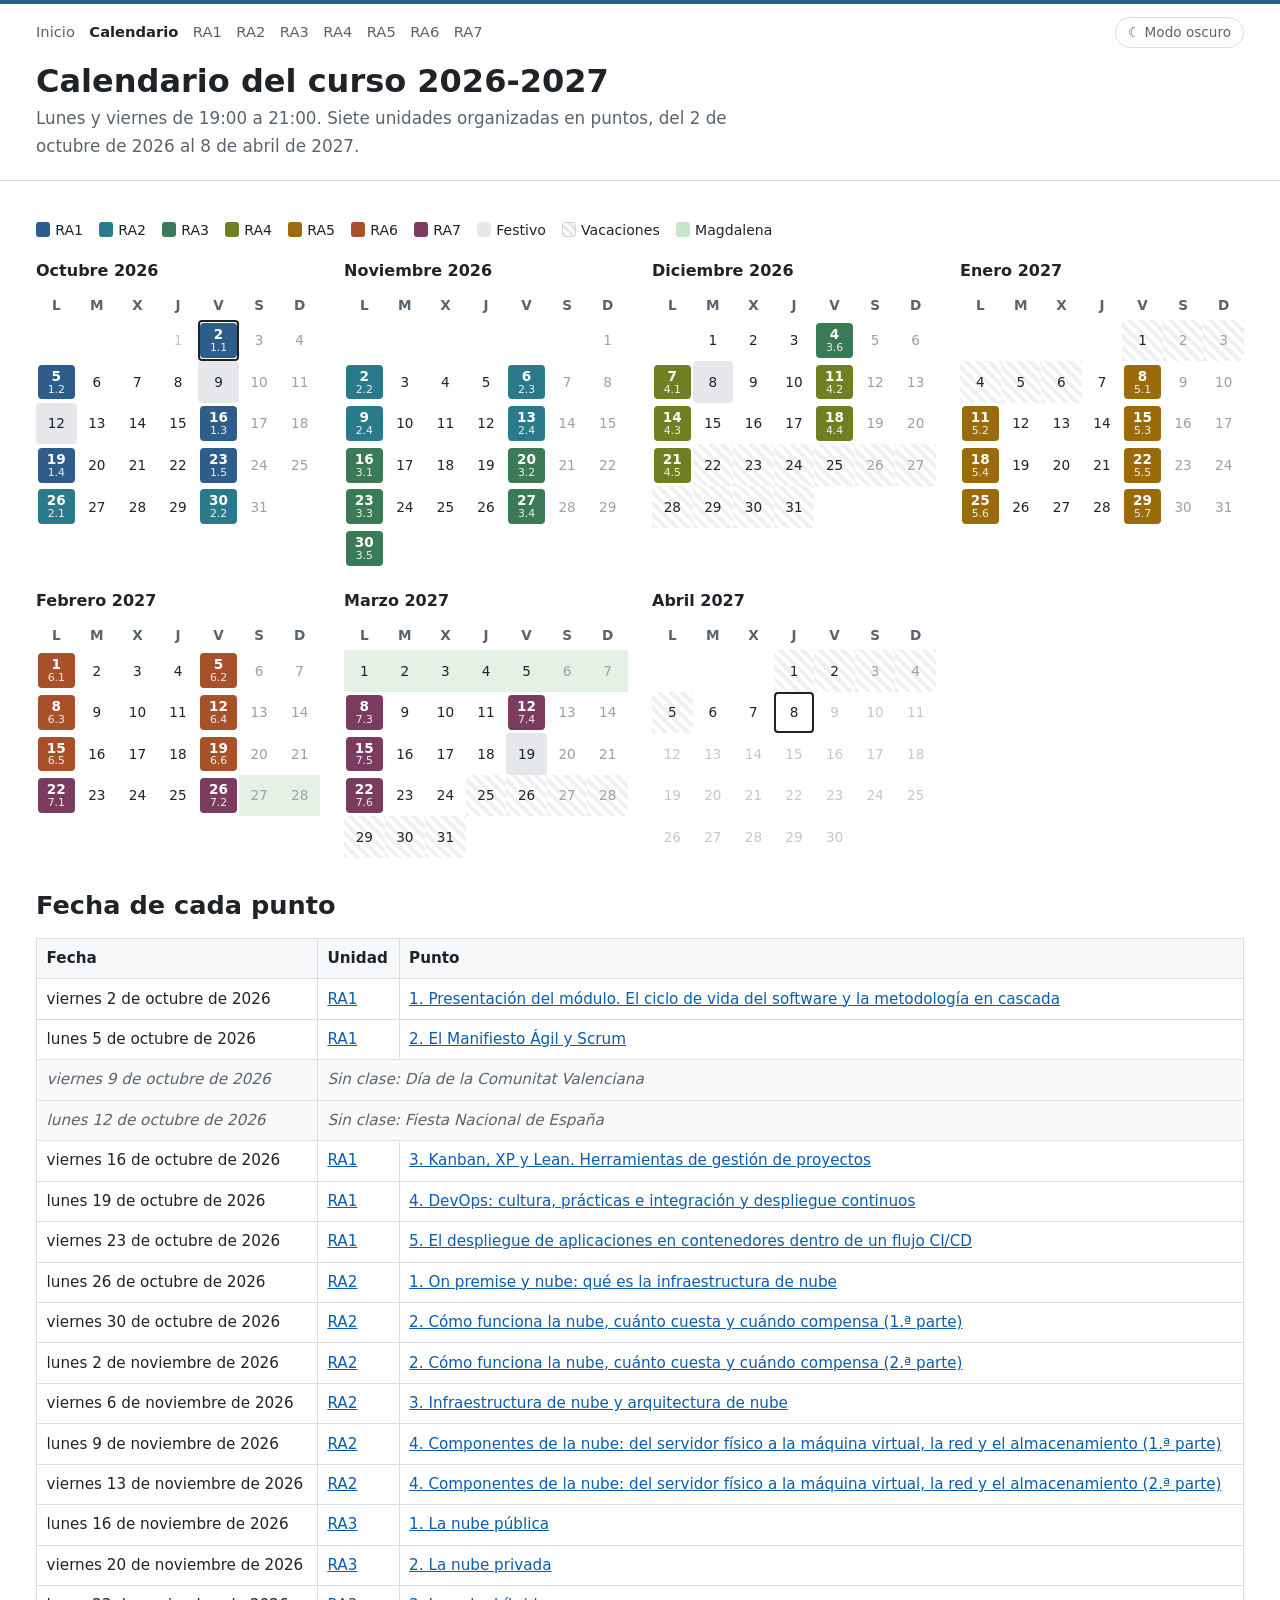
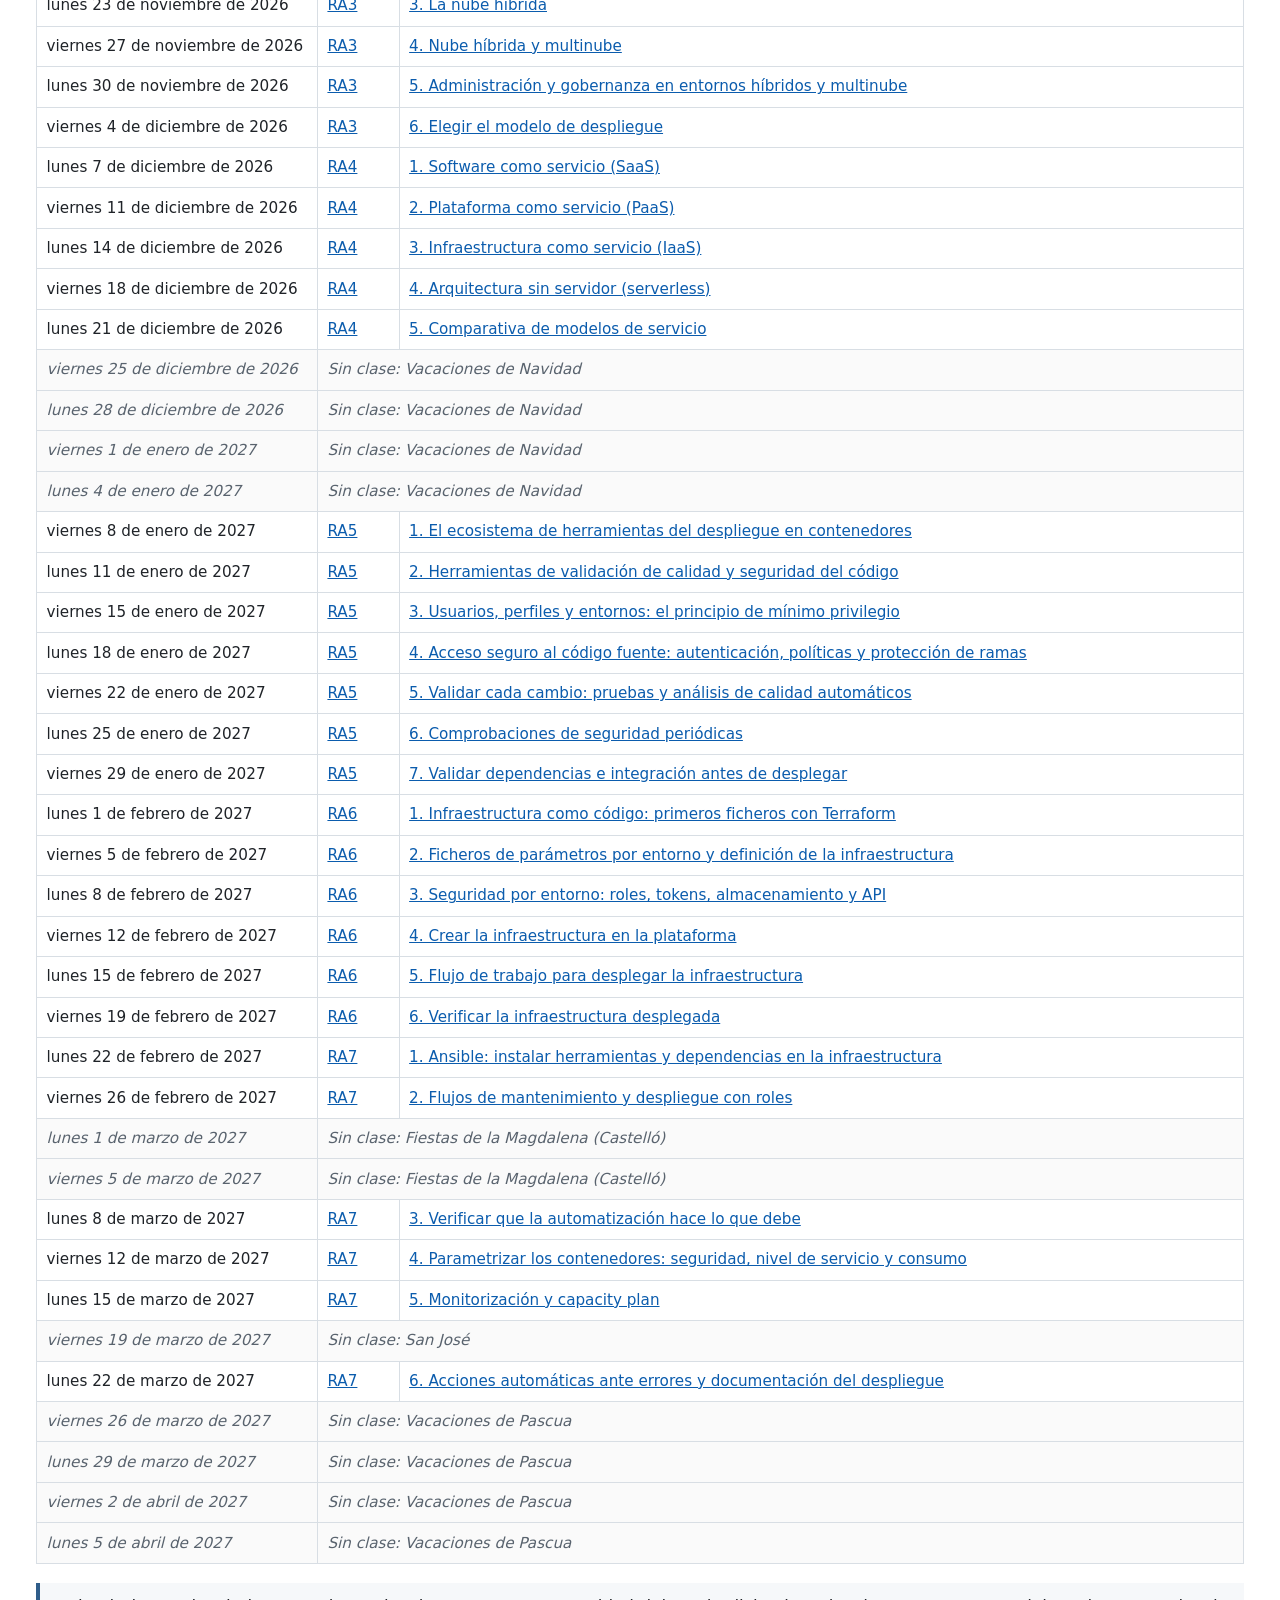
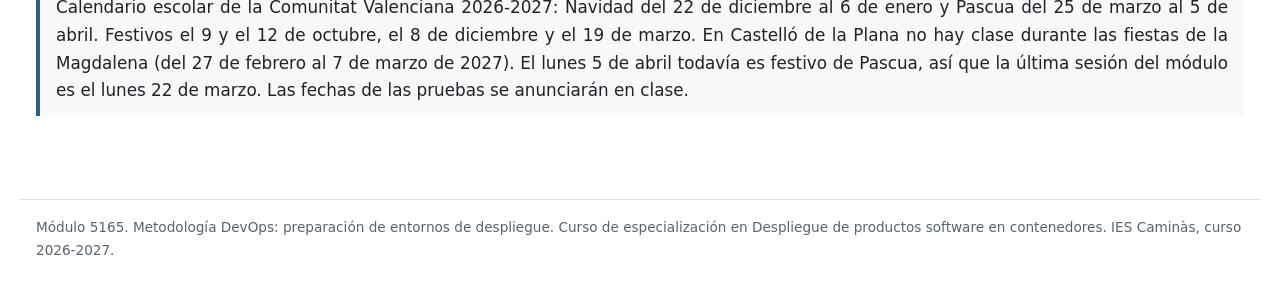
==== commit c27df050: "Sin punto y coma en todas las páginas; CapEx y OpEx con ventaja e inconveniente, como en las diaposi" ====
--- a/calendario.html
+++ b/calendario.html
@@ -19,7 +19,7 @@
 <th>L</th><th>M</th><th>X</th><th>J</th><th>V</th><th>S</th><th>D</th></tr></thead><tbody><tr><td></td><td></td><td></td><td class="vacaciones" title="Vacaciones de Pascua">1</td><td class="vacaciones" title="Vacaciones de Pascua">2</td><td class="vacaciones finde" title="Vacaciones de Pascua">3</td><td class="vacaciones finde" title="Vacaciones de Pascua">4</td></tr><tr><td class="vacaciones" title="Vacaciones de Pascua">5</td><td class="">6</td><td class="">7</td><td class="fin" title="Fin del curso">8</td><td class="fuera">9</td><td class="fuera finde">10</td><td class="fuera finde">11</td></tr><tr><td class="fuera">12</td><td class="fuera">13</td><td class="fuera">14</td><td class="fuera">15</td><td class="fuera">16</td><td class="fuera finde">17</td><td class="fuera finde">18</td></tr><tr><td class="fuera">19</td><td class="fuera">20</td><td class="fuera">21</td><td class="fuera">22</td><td class="fuera">23</td><td class="fuera finde">24</td><td class="fuera finde">25</td></tr><tr><td class="fuera">26</td><td class="fuera">27</td><td class="fuera">28</td><td class="fuera">29</td><td class="fuera">30</td><td></td><td></td></tr></tbody></table></div></div>
 <h2>Fecha de cada punto</h2>
 <div class="tabla"><table><tr><th>Fecha</th><th>Unidad</th><th>Punto</th></tr><tr><td>viernes 2 de octubre de 2026</td><td><a href="ra1.html">RA1</a></td><td><a href="ra1.html#p1">1. Presentación del módulo. El ciclo de vida del software y la metodología en cascada</a></td></tr><tr><td>lunes 5 de octubre de 2026</td><td><a href="ra1.html">RA1</a></td><td><a href="ra1.html#p2">2. El Manifiesto Ágil y Scrum</a></td></tr><tr class="sin"><td>viernes 9 de octubre de 2026</td><td colspan="2">Sin clase: Día de la Comunitat Valenciana</td></tr><tr class="sin"><td>lunes 12 de octubre de 2026</td><td colspan="2">Sin clase: Fiesta Nacional de España</td></tr><tr><td>viernes 16 de octubre de 2026</td><td><a href="ra1.html">RA1</a></td><td><a href="ra1.html#p3">3. Kanban, XP y Lean. Herramientas de gestión de proyectos</a></td></tr><tr><td>lunes 19 de octubre de 2026</td><td><a href="ra1.html">RA1</a></td><td><a href="ra1.html#p4">4. DevOps: cultura, prácticas e integración y despliegue continuos</a></td></tr><tr><td>viernes 23 de octubre de 2026</td><td><a href="ra1.html">RA1</a></td><td><a href="ra1.html#p5">5. El despliegue de aplicaciones en contenedores dentro de un flujo CI/CD</a></td></tr><tr><td>lunes 26 de octubre de 2026</td><td><a href="ra2.html">RA2</a></td><td><a href="ra2.html#p1">1. On premise y nube: qué es la infraestructura de nube</a></td></tr><tr><td>viernes 30 de octubre de 2026</td><td><a href="ra2.html">RA2</a></td><td><a href="ra2.html#p2">2. Cómo funciona la nube, cuánto cuesta y cuándo compensa (1.ª parte)</a></td></tr><tr><td>lunes 2 de noviembre de 2026</td><td><a href="ra2.html">RA2</a></td><td><a href="ra2.html#p2">2. Cómo funciona la nube, cuánto cuesta y cuándo compensa (2.ª parte)</a></td></tr><tr><td>viernes 6 de noviembre de 2026</td><td><a href="ra2.html">RA2</a></td><td><a href="ra2.html#p3">3. Infraestructura de nube y arquitectura de nube</a></td></tr><tr><td>lunes 9 de noviembre de 2026</td><td><a href="ra2.html">RA2</a></td><td><a href="ra2.html#p4">4. Componentes de la nube: del servidor físico a la máquina virtual, la red y el almacenamiento (1.ª parte)</a></td></tr><tr><td>viernes 13 de noviembre de 2026</td><td><a href="ra2.html">RA2</a></td><td><a href="ra2.html#p4">4. Componentes de la nube: del servidor físico a la máquina virtual, la red y el almacenamiento (2.ª parte)</a></td></tr><tr><td>lunes 16 de noviembre de 2026</td><td><a href="ra3.html">RA3</a></td><td><a href="ra3.html#p1">1. La nube pública</a></td></tr><tr><td>viernes 20 de noviembre de 2026</td><td><a href="ra3.html">RA3</a></td><td><a href="ra3.html#p2">2. La nube privada</a></td></tr><tr><td>lunes 23 de noviembre de 2026</td><td><a href="ra3.html">RA3</a></td><td><a href="ra3.html#p3">3. La nube híbrida</a></td></tr><tr><td>viernes 27 de noviembre de 2026</td><td><a href="ra3.html">RA3</a></td><td><a href="ra3.html#p4">4. Nube híbrida y multinube</a></td></tr><tr><td>lunes 30 de noviembre de 2026</td><td><a href="ra3.html">RA3</a></td><td><a href="ra3.html#p5">5. Administración y gobernanza en entornos híbridos y multinube</a></td></tr><tr><td>viernes 4 de diciembre de 2026</td><td><a href="ra3.html">RA3</a></td><td><a href="ra3.html#p6">6. Elegir el modelo de despliegue</a></td></tr><tr><td>lunes 7 de diciembre de 2026</td><td><a href="ra4.html">RA4</a></td><td><a href="ra4.html#p1">1. Software como servicio (SaaS)</a></td></tr><tr><td>viernes 11 de diciembre de 2026</td><td><a href="ra4.html">RA4</a></td><td><a href="ra4.html#p2">2. Plataforma como servicio (PaaS)</a></td></tr><tr><td>lunes 14 de diciembre de 2026</td><td><a href="ra4.html">RA4</a></td><td><a href="ra4.html#p3">3. Infraestructura como servicio (IaaS)</a></td></tr><tr><td>viernes 18 de diciembre de 2026</td><td><a href="ra4.html">RA4</a></td><td><a href="ra4.html#p4">4. Arquitectura sin servidor (serverless)</a></td></tr><tr><td>lunes 21 de diciembre de 2026</td><td><a href="ra4.html">RA4</a></td><td><a href="ra4.html#p5">5. Comparativa de modelos de servicio</a></td></tr><tr class="sin"><td>viernes 25 de diciembre de 2026</td><td colspan="2">Sin clase: Vacaciones de Navidad</td></tr><tr class="sin"><td>lunes 28 de diciembre de 2026</td><td colspan="2">Sin clase: Vacaciones de Navidad</td></tr><tr class="sin"><td>viernes 1 de enero de 2027</td><td colspan="2">Sin clase: Vacaciones de Navidad</td></tr><tr class="sin"><td>lunes 4 de enero de 2027</td><td colspan="2">Sin clase: Vacaciones de Navidad</td></tr><tr><td>viernes 8 de enero de 2027</td><td><a href="ra5.html">RA5</a></td><td><a href="ra5.html#p1">1. El ecosistema de herramientas del despliegue en contenedores</a></td></tr><tr><td>lunes 11 de enero de 2027</td><td><a href="ra5.html">RA5</a></td><td><a href="ra5.html#p2">2. Herramientas de validación de calidad y seguridad del código</a></td></tr><tr><td>viernes 15 de enero de 2027</td><td><a href="ra5.html">RA5</a></td><td><a href="ra5.html#p3">3. Usuarios, perfiles y entornos: el principio de mínimo privilegio</a></td></tr><tr><td>lunes 18 de enero de 2027</td><td><a href="ra5.html">RA5</a></td><td><a href="ra5.html#p4">4. Acceso seguro al código fuente: autenticación, políticas y protección de ramas</a></td></tr><tr><td>viernes 22 de enero de 2027</td><td><a href="ra5.html">RA5</a></td><td><a href="ra5.html#p5">5. Validar cada cambio: pruebas y análisis de calidad automáticos</a></td></tr><tr><td>lunes 25 de enero de 2027</td><td><a href="ra5.html">RA5</a></td><td><a href="ra5.html#p6">6. Comprobaciones de seguridad periódicas</a></td></tr><tr><td>viernes 29 de enero de 2027</td><td><a href="ra5.html">RA5</a></td><td><a href="ra5.html#p7">7. Validar dependencias e integración antes de desplegar</a></td></tr><tr><td>lunes 1 de febrero de 2027</td><td><a href="ra6.html">RA6</a></td><td><a href="ra6.html#p1">1. Infraestructura como código: primeros ficheros con Terraform</a></td></tr><tr><td>viernes 5 de febrero de 2027</td><td><a href="ra6.html">RA6</a></td><td><a href="ra6.html#p2">2. Ficheros de parámetros por entorno y definición de la infraestructura</a></td></tr><tr><td>lunes 8 de febrero de 2027</td><td><a href="ra6.html">RA6</a></td><td><a href="ra6.html#p3">3. Seguridad por entorno: roles, tokens, almacenamiento y API</a></td></tr><tr><td>viernes 12 de febrero de 2027</td><td><a href="ra6.html">RA6</a></td><td><a href="ra6.html#p4">4. Crear la infraestructura en la plataforma</a></td></tr><tr><td>lunes 15 de febrero de 2027</td><td><a href="ra6.html">RA6</a></td><td><a href="ra6.html#p5">5. Flujo de trabajo para desplegar la infraestructura</a></td></tr><tr><td>viernes 19 de febrero de 2027</td><td><a href="ra6.html">RA6</a></td><td><a href="ra6.html#p6">6. Verificar la infraestructura desplegada</a></td></tr><tr><td>lunes 22 de febrero de 2027</td><td><a href="ra7.html">RA7</a></td><td><a href="ra7.html#p1">1. Ansible: instalar herramientas y dependencias en la infraestructura</a></td></tr><tr><td>viernes 26 de febrero de 2027</td><td><a href="ra7.html">RA7</a></td><td><a href="ra7.html#p2">2. Flujos de mantenimiento y despliegue con roles</a></td></tr><tr class="sin"><td>lunes 1 de marzo de 2027</td><td colspan="2">Sin clase: Fiestas de la Magdalena (Castelló)</td></tr><tr class="sin"><td>viernes 5 de marzo de 2027</td><td colspan="2">Sin clase: Fiestas de la Magdalena (Castelló)</td></tr><tr><td>lunes 8 de marzo de 2027</td><td><a href="ra7.html">RA7</a></td><td><a href="ra7.html#p3">3. Verificar que la automatización hace lo que debe</a></td></tr><tr><td>viernes 12 de marzo de 2027</td><td><a href="ra7.html">RA7</a></td><td><a href="ra7.html#p4">4. Parametrizar los contenedores: seguridad, nivel de servicio y consumo</a></td></tr><tr><td>lunes 15 de marzo de 2027</td><td><a href="ra7.html">RA7</a></td><td><a href="ra7.html#p5">5. Monitorización y capacity plan</a></td></tr><tr class="sin"><td>viernes 19 de marzo de 2027</td><td colspan="2">Sin clase: San José</td></tr><tr><td>lunes 22 de marzo de 2027</td><td><a href="ra7.html">RA7</a></td><td><a href="ra7.html#p6">6. Acciones automáticas ante errores y documentación del despliegue</a></td></tr><tr class="sin"><td>viernes 26 de marzo de 2027</td><td colspan="2">Sin clase: Vacaciones de Pascua</td></tr><tr class="sin"><td>lunes 29 de marzo de 2027</td><td colspan="2">Sin clase: Vacaciones de Pascua</td></tr><tr class="sin"><td>viernes 2 de abril de 2027</td><td colspan="2">Sin clase: Vacaciones de Pascua</td></tr><tr class="sin"><td>lunes 5 de abril de 2027</td><td colspan="2">Sin clase: Vacaciones de Pascua</td></tr></table></div>
-<p class="nota">Calendario escolar de la Comunitat Valenciana 2026-2027: Navidad del 22 de diciembre al 6 de enero y Pascua del 25 de marzo al 5 de abril; festivos el 9 y el 12 de octubre, el 8 de diciembre y el 19 de marzo. En Castelló de la Plana no hay clase durante las fiestas de la Magdalena (del 27 de febrero al 7 de marzo de 2027). El lunes 5 de abril todavía es festivo de Pascua, así que la última sesión del módulo es el lunes 22 de marzo. Las fechas de las pruebas se anunciarán en clase.</p>
+<p class="nota">Calendario escolar de la Comunitat Valenciana 2026-2027: Navidad del 22 de diciembre al 6 de enero y Pascua del 25 de marzo al 5 de abril. Festivos el 9 y el 12 de octubre, el 8 de diciembre y el 19 de marzo. En Castelló de la Plana no hay clase durante las fiestas de la Magdalena (del 27 de febrero al 7 de marzo de 2027). El lunes 5 de abril todavía es festivo de Pascua, así que la última sesión del módulo es el lunes 22 de marzo. Las fechas de las pruebas se anunciarán en clase.</p>
 </div></main>
 <footer class="pie">Módulo 5165. Metodología DevOps: preparación de entornos de despliegue. Curso de especialización en Despliegue de productos software en contenedores. IES Caminàs, curso 2026-2027.</footer>
 </body></html>
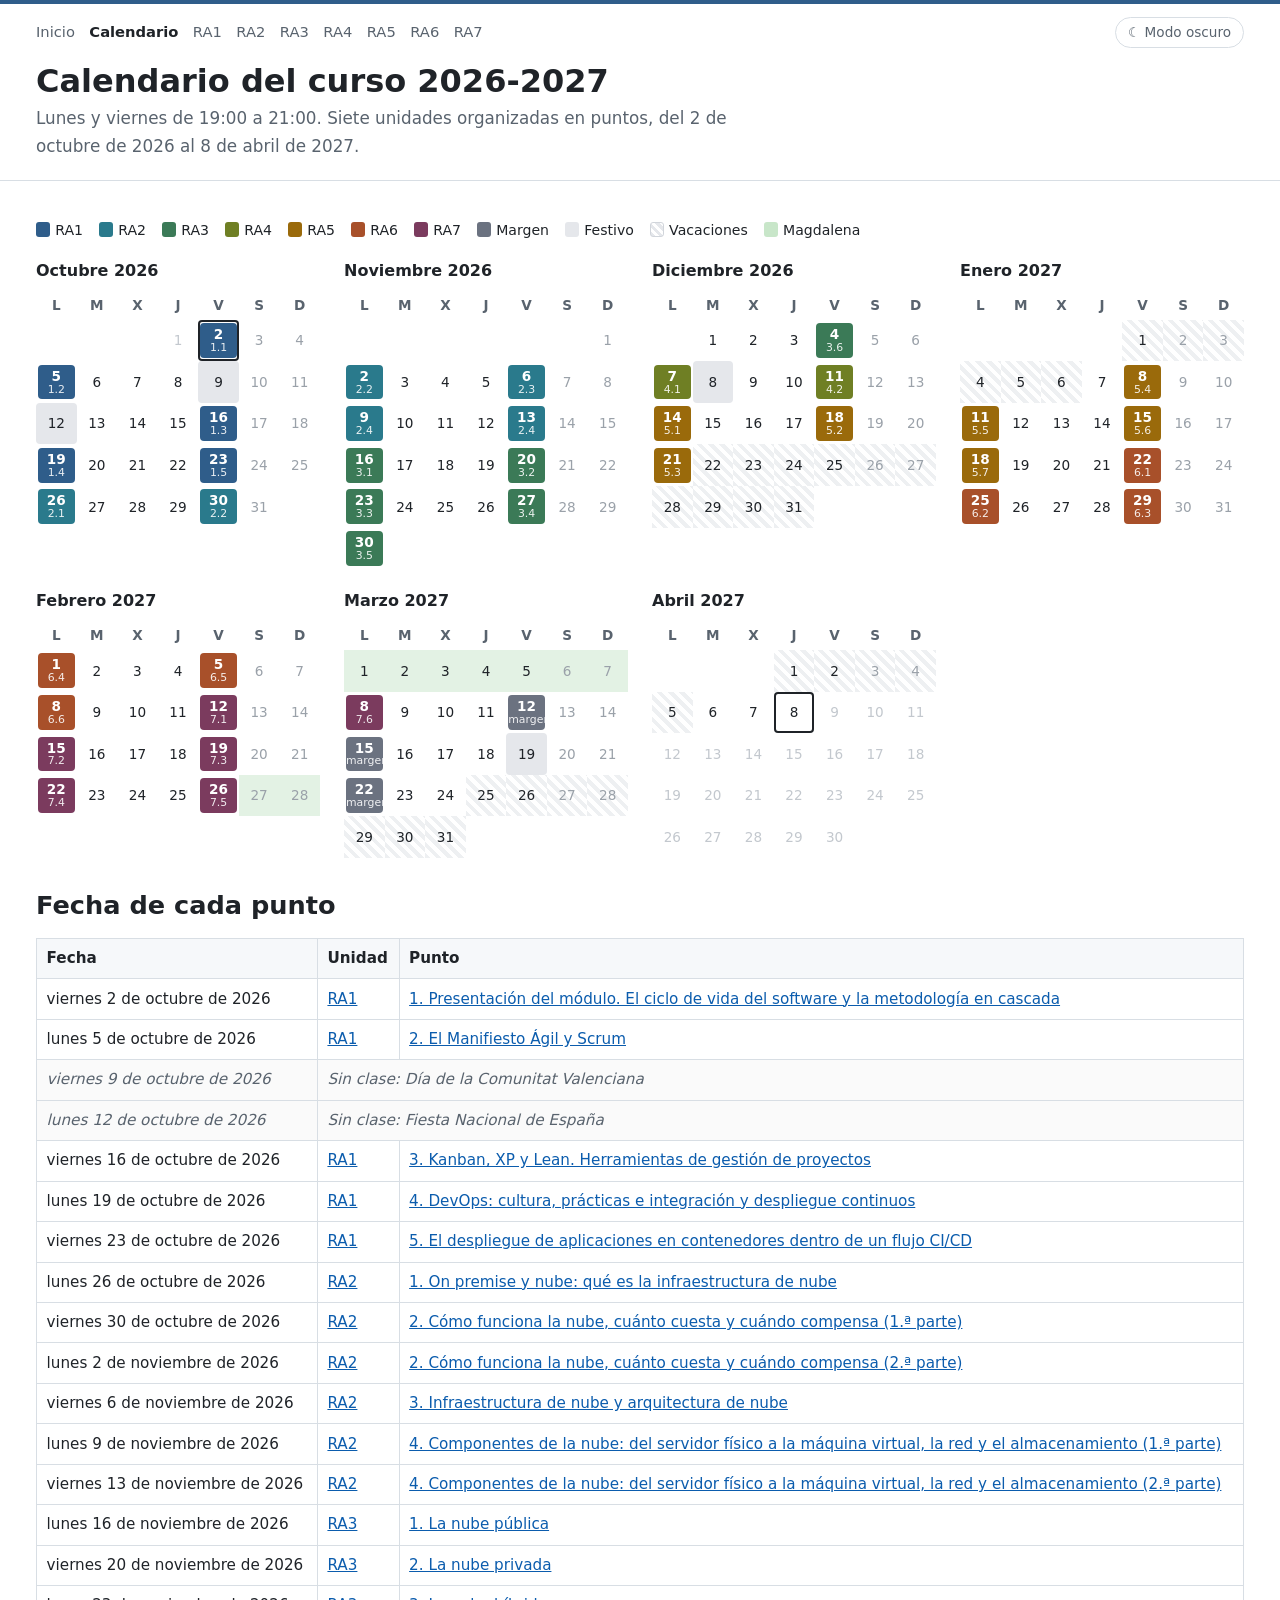
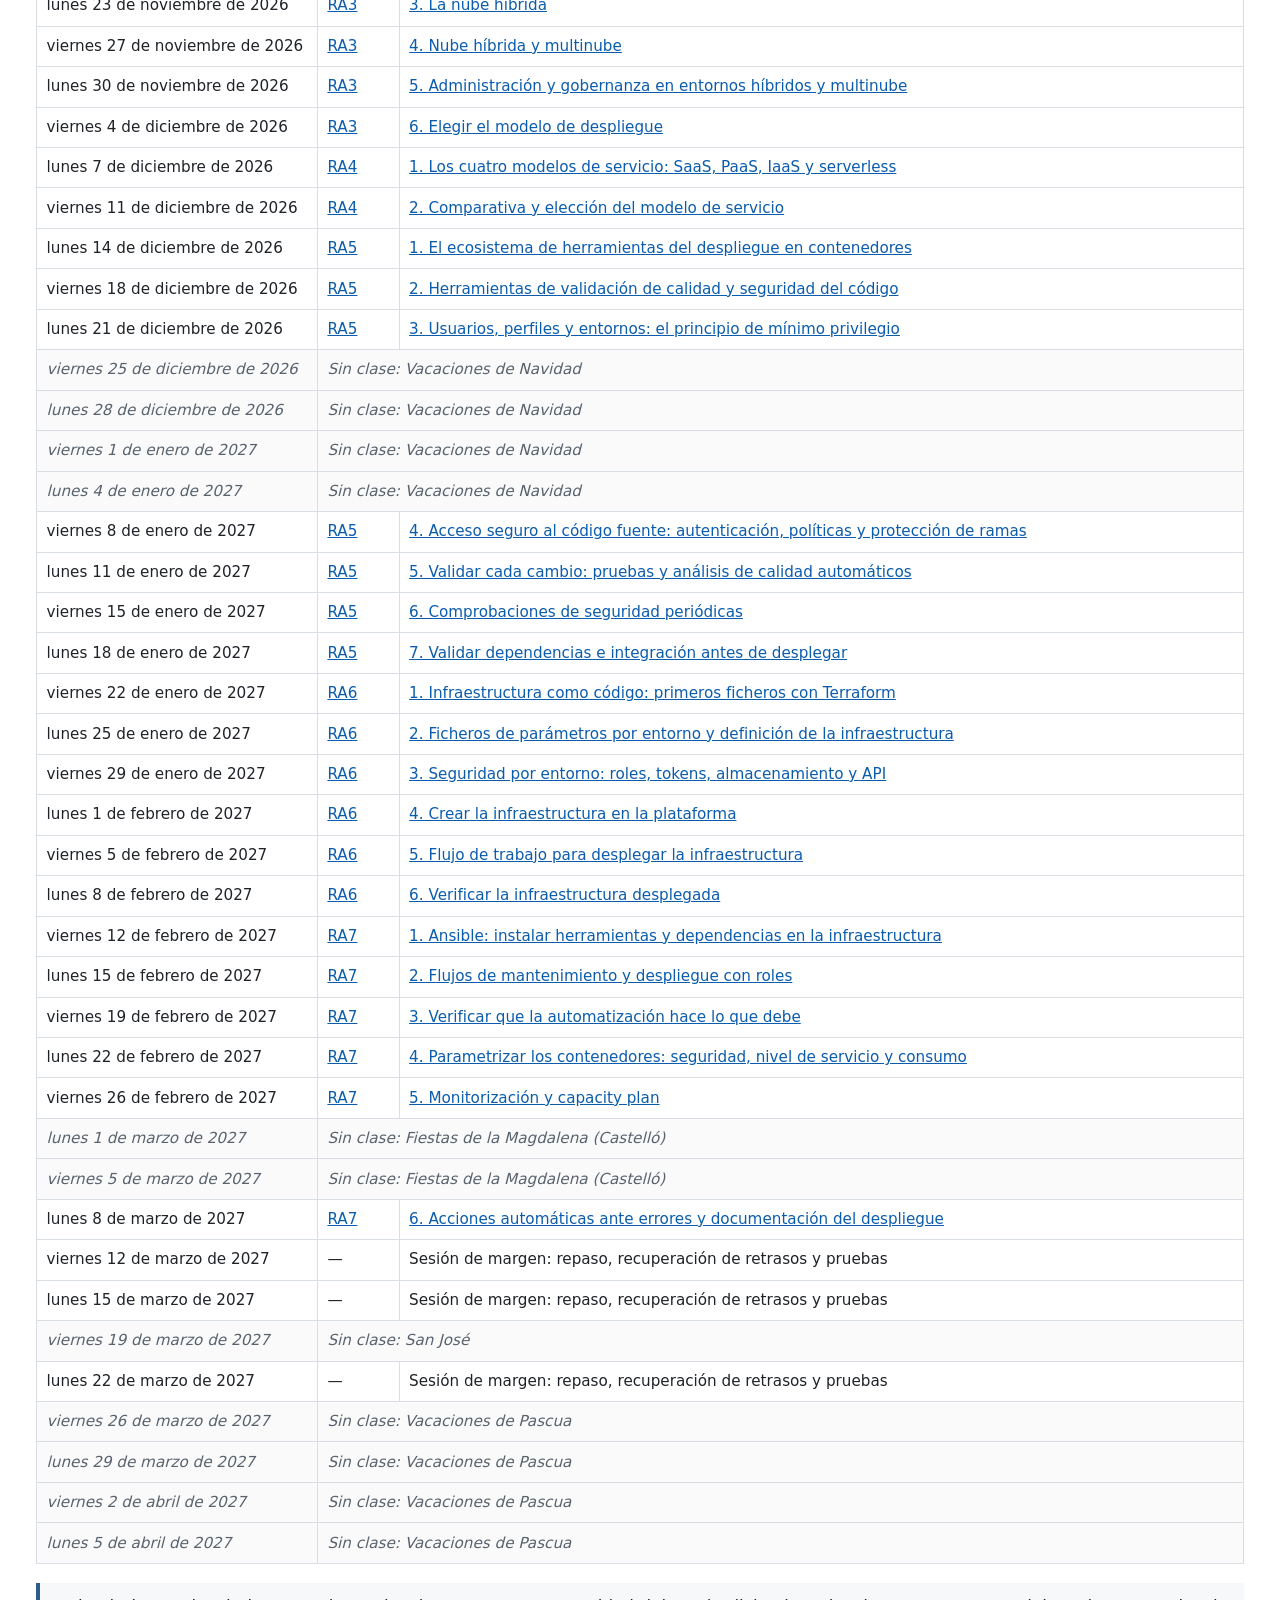
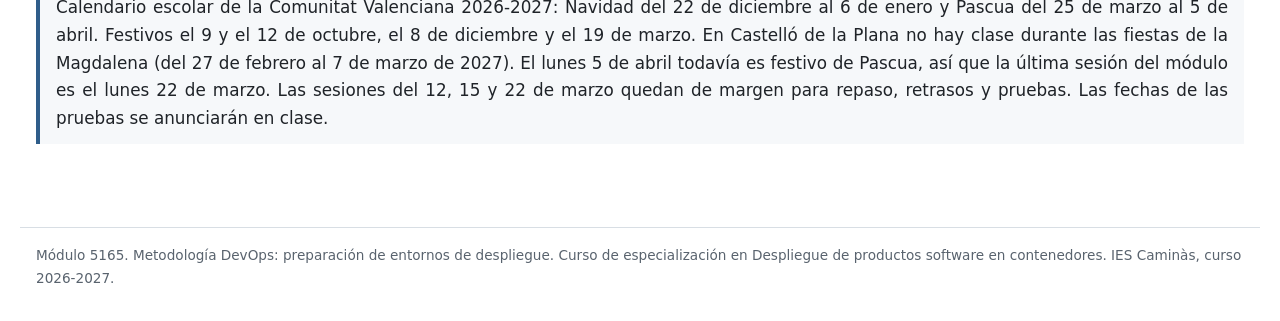
==== commit 37d2ed90: "RA4 en dos sesiones y calendario desplazado Co-Authored-By: Claude Opus 5.5 <noreply@anthropic.com> " ====
--- a/calendario.html
+++ b/calendario.html
@@ -8,18 +8,18 @@
 <header class="cab"><div class="dentro"><nav class="menu" aria-label="Secciones"><a href="index.html">Inicio</a><a href="calendario.html" aria-current="page">Calendario</a><a href="ra1.html">RA1</a><a href="ra2.html">RA2</a><a href="ra3.html">RA3</a><a href="ra4.html">RA4</a><a href="ra5.html">RA5</a><a href="ra6.html">RA6</a><a href="ra7.html">RA7</a><button type="button" class="boton-tema" id="cambiar-tema">☾ Modo oscuro</button></nav>
 <h1>Calendario del curso 2026-2027</h1><p>Lunes y viernes de 19:00 a 21:00. Siete unidades organizadas en puntos, del 2 de octubre de 2026 al 8 de abril de 2027.</p></div></header>
 <main><div class="panel ancho">
-<p class="leyenda"><span><i style="background:#2f5d8a"></i>RA1</span><span><i style="background:#2a7a8c"></i>RA2</span><span><i style="background:#3b7a57"></i>RA3</span><span><i style="background:#6f7f24"></i>RA4</span><span><i style="background:#9a6a0b"></i>RA5</span><span><i style="background:#a8502a"></i>RA6</span><span><i style="background:#7b3b5e"></i>RA7</span><span><i class="l-festivo"></i>Festivo</span><span><i class="l-vacaciones"></i>Vacaciones</span><span><i class="l-magdalena"></i>Magdalena</span></p>
+<p class="leyenda"><span><i style="background:#2f5d8a"></i>RA1</span><span><i style="background:#2a7a8c"></i>RA2</span><span><i style="background:#3b7a57"></i>RA3</span><span><i style="background:#6f7f24"></i>RA4</span><span><i style="background:#9a6a0b"></i>RA5</span><span><i style="background:#a8502a"></i>RA6</span><span><i style="background:#7b3b5e"></i>RA7</span><span><i style="background:#6b7280"></i>Margen</span><span><i class="l-festivo"></i>Festivo</span><span><i class="l-vacaciones"></i>Vacaciones</span><span><i class="l-magdalena"></i>Magdalena</span></p>
 <div class="meses"><div class="mes"><h3>Octubre 2026</h3><table class="cal"><thead><tr>
 <th>L</th><th>M</th><th>X</th><th>J</th><th>V</th><th>S</th><th>D</th></tr></thead><tbody><tr><td></td><td></td><td></td><td class="fuera">1</td><td class="clase inicio" title="Unidad 1 · 1. Presentación del módulo. El ciclo de vida del software y la metodología en cascada"><a href="ra1.html#p1" style="--c:#2f5d8a">2<small>1.1</small></a></td><td class="finde">3</td><td class="finde">4</td></tr><tr><td class="clase" title="Unidad 1 · 2. El Manifiesto Ágil y Scrum"><a href="ra1.html#p2" style="--c:#2f5d8a">5<small>1.2</small></a></td><td class="">6</td><td class="">7</td><td class="">8</td><td class="festivo" title="Día de la Comunitat Valenciana">9</td><td class="finde">10</td><td class="finde">11</td></tr><tr><td class="festivo" title="Fiesta Nacional de España">12</td><td class="">13</td><td class="">14</td><td class="">15</td><td class="clase" title="Unidad 1 · 3. Kanban, XP y Lean. Herramientas de gestión de proyectos"><a href="ra1.html#p3" style="--c:#2f5d8a">16<small>1.3</small></a></td><td class="finde">17</td><td class="finde">18</td></tr><tr><td class="clase" title="Unidad 1 · 4. DevOps: cultura, prácticas e integración y despliegue continuos"><a href="ra1.html#p4" style="--c:#2f5d8a">19<small>1.4</small></a></td><td class="">20</td><td class="">21</td><td class="">22</td><td class="clase" title="Unidad 1 · 5. El despliegue de aplicaciones en contenedores dentro de un flujo CI/CD"><a href="ra1.html#p5" style="--c:#2f5d8a">23<small>1.5</small></a></td><td class="finde">24</td><td class="finde">25</td></tr><tr><td class="clase" title="Unidad 2 · 1. On premise y nube: qué es la infraestructura de nube"><a href="ra2.html#p1" style="--c:#2a7a8c">26<small>2.1</small></a></td><td class="">27</td><td class="">28</td><td class="">29</td><td class="clase" title="Unidad 2 · 2. Cómo funciona la nube y cuál es su modelo de negocio"><a href="ra2.html#p2" style="--c:#2a7a8c">30<small>2.2</small></a></td><td class="finde">31</td><td></td></tr></tbody></table></div><div class="mes"><h3>Noviembre 2026</h3><table class="cal"><thead><tr>
 <th>L</th><th>M</th><th>X</th><th>J</th><th>V</th><th>S</th><th>D</th></tr></thead><tbody><tr><td></td><td></td><td></td><td></td><td></td><td></td><td class="finde">1</td></tr><tr><td class="clase" title="Unidad 2 · 3. Beneficios de la nube frente a on premise: CapEx, OpEx y TCO"><a href="ra2.html#p2" style="--c:#2a7a8c">2<small>2.2</small></a></td><td class="">3</td><td class="">4</td><td class="">5</td><td class="clase" title="Unidad 2 · 4. Infraestructura de nube y arquitectura de nube"><a href="ra2.html#p3" style="--c:#2a7a8c">6<small>2.3</small></a></td><td class="finde">7</td><td class="finde">8</td></tr><tr><td class="clase" title="Unidad 2 · 5. Componentes y aprovisionamiento: de la máquina física a la máquina virtual"><a href="ra2.html#p4" style="--c:#2a7a8c">9<small>2.4</small></a></td><td class="">10</td><td class="">11</td><td class="">12</td><td class="clase" title="Unidad 2 · 6. Servidores, redes, almacenamiento y software en la nube"><a href="ra2.html#p4" style="--c:#2a7a8c">13<small>2.4</small></a></td><td class="finde">14</td><td class="finde">15</td></tr><tr><td class="clase" title="Unidad 3 · 1. La nube pública"><a href="ra3.html#p1" style="--c:#3b7a57">16<small>3.1</small></a></td><td class="">17</td><td class="">18</td><td class="">19</td><td class="clase" title="Unidad 3 · 2. La nube privada"><a href="ra3.html#p2" style="--c:#3b7a57">20<small>3.2</small></a></td><td class="finde">21</td><td class="finde">22</td></tr><tr><td class="clase" title="Unidad 3 · 3. La nube híbrida"><a href="ra3.html#p3" style="--c:#3b7a57">23<small>3.3</small></a></td><td class="">24</td><td class="">25</td><td class="">26</td><td class="clase" title="Unidad 3 · 4. Nube híbrida y multinube"><a href="ra3.html#p4" style="--c:#3b7a57">27<small>3.4</small></a></td><td class="finde">28</td><td class="finde">29</td></tr><tr><td class="clase" title="Unidad 3 · 5. Administración y gobernanza en entornos híbridos y multinube"><a href="ra3.html#p5" style="--c:#3b7a57">30<small>3.5</small></a></td><td></td><td></td><td></td><td></td><td></td><td></td></tr></tbody></table></div><div class="mes"><h3>Diciembre 2026</h3><table class="cal"><thead><tr>
-<th>L</th><th>M</th><th>X</th><th>J</th><th>V</th><th>S</th><th>D</th></tr></thead><tbody><tr><td></td><td class="">1</td><td class="">2</td><td class="">3</td><td class="clase" title="Unidad 3 · 6. Elegir el modelo de despliegue"><a href="ra3.html#p6" style="--c:#3b7a57">4<small>3.6</small></a></td><td class="finde">5</td><td class="finde">6</td></tr><tr><td class="clase" title="Unidad 4 · 1. Software como servicio (SaaS)"><a href="ra4.html#p1" style="--c:#6f7f24">7<small>4.1</small></a></td><td class="festivo" title="Inmaculada Concepción">8</td><td class="">9</td><td class="">10</td><td class="clase" title="Unidad 4 · 2. Plataforma como servicio (PaaS)"><a href="ra4.html#p2" style="--c:#6f7f24">11<small>4.2</small></a></td><td class="finde">12</td><td class="finde">13</td></tr><tr><td class="clase" title="Unidad 4 · 3. Infraestructura como servicio (IaaS)"><a href="ra4.html#p3" style="--c:#6f7f24">14<small>4.3</small></a></td><td class="">15</td><td class="">16</td><td class="">17</td><td class="clase" title="Unidad 4 · 4. Arquitectura sin servidor (serverless)"><a href="ra4.html#p4" style="--c:#6f7f24">18<small>4.4</small></a></td><td class="finde">19</td><td class="finde">20</td></tr><tr><td class="clase" title="Unidad 4 · 5. Comparativa de modelos de servicio"><a href="ra4.html#p5" style="--c:#6f7f24">21<small>4.5</small></a></td><td class="vacaciones" title="Vacaciones de Navidad">22</td><td class="vacaciones" title="Vacaciones de Navidad">23</td><td class="vacaciones" title="Vacaciones de Navidad">24</td><td class="vacaciones" title="Vacaciones de Navidad">25</td><td class="vacaciones finde" title="Vacaciones de Navidad">26</td><td class="vacaciones finde" title="Vacaciones de Navidad">27</td></tr><tr><td class="vacaciones" title="Vacaciones de Navidad">28</td><td class="vacaciones" title="Vacaciones de Navidad">29</td><td class="vacaciones" title="Vacaciones de Navidad">30</td><td class="vacaciones" title="Vacaciones de Navidad">31</td><td></td><td></td><td></td></tr></tbody></table></div><div class="mes"><h3>Enero 2027</h3><table class="cal"><thead><tr>
-<th>L</th><th>M</th><th>X</th><th>J</th><th>V</th><th>S</th><th>D</th></tr></thead><tbody><tr><td></td><td></td><td></td><td></td><td class="vacaciones" title="Vacaciones de Navidad">1</td><td class="vacaciones finde" title="Vacaciones de Navidad">2</td><td class="vacaciones finde" title="Vacaciones de Navidad">3</td></tr><tr><td class="vacaciones" title="Vacaciones de Navidad">4</td><td class="vacaciones" title="Vacaciones de Navidad">5</td><td class="vacaciones" title="Vacaciones de Navidad">6</td><td class="">7</td><td class="clase" title="Unidad 5 · 1. El ecosistema de herramientas del despliegue en contenedores"><a href="ra5.html#p1" style="--c:#9a6a0b">8<small>5.1</small></a></td><td class="finde">9</td><td class="finde">10</td></tr><tr><td class="clase" title="Unidad 5 · 2. Herramientas de validación de calidad y seguridad del código"><a href="ra5.html#p2" style="--c:#9a6a0b">11<small>5.2</small></a></td><td class="">12</td><td class="">13</td><td class="">14</td><td class="clase" title="Unidad 5 · 3. Usuarios, perfiles y entornos: el principio de mínimo privilegio"><a href="ra5.html#p3" style="--c:#9a6a0b">15<small>5.3</small></a></td><td class="finde">16</td><td class="finde">17</td></tr><tr><td class="clase" title="Unidad 5 · 4. Acceso seguro al código fuente: autenticación, políticas y protección de ramas"><a href="ra5.html#p4" style="--c:#9a6a0b">18<small>5.4</small></a></td><td class="">19</td><td class="">20</td><td class="">21</td><td class="clase" title="Unidad 5 · 5. Validar cada cambio: pruebas y análisis de calidad automáticos"><a href="ra5.html#p5" style="--c:#9a6a0b">22<small>5.5</small></a></td><td class="finde">23</td><td class="finde">24</td></tr><tr><td class="clase" title="Unidad 5 · 6. Comprobaciones de seguridad periódicas"><a href="ra5.html#p6" style="--c:#9a6a0b">25<small>5.6</small></a></td><td class="">26</td><td class="">27</td><td class="">28</td><td class="clase" title="Unidad 5 · 7. Validar dependencias e integración antes de desplegar"><a href="ra5.html#p7" style="--c:#9a6a0b">29<small>5.7</small></a></td><td class="finde">30</td><td class="finde">31</td></tr></tbody></table></div><div class="mes"><h3>Febrero 2027</h3><table class="cal"><thead><tr>
-<th>L</th><th>M</th><th>X</th><th>J</th><th>V</th><th>S</th><th>D</th></tr></thead><tbody><tr><td class="clase" title="Unidad 6 · 1. Infraestructura como código: primeros ficheros con Terraform"><a href="ra6.html#p1" style="--c:#a8502a">1<small>6.1</small></a></td><td class="">2</td><td class="">3</td><td class="">4</td><td class="clase" title="Unidad 6 · 2. Ficheros de parámetros por entorno y definición de la infraestructura"><a href="ra6.html#p2" style="--c:#a8502a">5<small>6.2</small></a></td><td class="finde">6</td><td class="finde">7</td></tr><tr><td class="clase" title="Unidad 6 · 3. Seguridad por entorno: roles, tokens, almacenamiento y API"><a href="ra6.html#p3" style="--c:#a8502a">8<small>6.3</small></a></td><td class="">9</td><td class="">10</td><td class="">11</td><td class="clase" title="Unidad 6 · 4. Crear la infraestructura en la plataforma"><a href="ra6.html#p4" style="--c:#a8502a">12<small>6.4</small></a></td><td class="finde">13</td><td class="finde">14</td></tr><tr><td class="clase" title="Unidad 6 · 5. Flujo de trabajo para desplegar la infraestructura"><a href="ra6.html#p5" style="--c:#a8502a">15<small>6.5</small></a></td><td class="">16</td><td class="">17</td><td class="">18</td><td class="clase" title="Unidad 6 · 6. Verificar la infraestructura desplegada"><a href="ra6.html#p6" style="--c:#a8502a">19<small>6.6</small></a></td><td class="finde">20</td><td class="finde">21</td></tr><tr><td class="clase" title="Unidad 7 · 1. Ansible: instalar herramientas y dependencias en la infraestructura"><a href="ra7.html#p1" style="--c:#7b3b5e">22<small>7.1</small></a></td><td class="">23</td><td class="">24</td><td class="">25</td><td class="clase" title="Unidad 7 · 2. Flujos de mantenimiento y despliegue con roles"><a href="ra7.html#p2" style="--c:#7b3b5e">26<small>7.2</small></a></td><td class="magdalena finde" title="Fiestas de la Magdalena (Castelló)">27</td><td class="magdalena finde" title="Fiestas de la Magdalena (Castelló)">28</td></tr></tbody></table></div><div class="mes"><h3>Marzo 2027</h3><table class="cal"><thead><tr>
-<th>L</th><th>M</th><th>X</th><th>J</th><th>V</th><th>S</th><th>D</th></tr></thead><tbody><tr><td class="magdalena" title="Fiestas de la Magdalena (Castelló)">1</td><td class="magdalena" title="Fiestas de la Magdalena (Castelló)">2</td><td class="magdalena" title="Fiestas de la Magdalena (Castelló)">3</td><td class="magdalena" title="Fiestas de la Magdalena (Castelló)">4</td><td class="magdalena" title="Fiestas de la Magdalena (Castelló)">5</td><td class="magdalena finde" title="Fiestas de la Magdalena (Castelló)">6</td><td class="magdalena finde" title="Fiestas de la Magdalena (Castelló)">7</td></tr><tr><td class="clase" title="Unidad 7 · 3. Verificar que la automatización hace lo que debe"><a href="ra7.html#p3" style="--c:#7b3b5e">8<small>7.3</small></a></td><td class="">9</td><td class="">10</td><td class="">11</td><td class="clase" title="Unidad 7 · 4. Parametrizar los contenedores: seguridad, nivel de servicio y consumo"><a href="ra7.html#p4" style="--c:#7b3b5e">12<small>7.4</small></a></td><td class="finde">13</td><td class="finde">14</td></tr><tr><td class="clase" title="Unidad 7 · 5. Monitorización y capacity plan"><a href="ra7.html#p5" style="--c:#7b3b5e">15<small>7.5</small></a></td><td class="">16</td><td class="">17</td><td class="">18</td><td class="festivo" title="San José">19</td><td class="finde">20</td><td class="finde">21</td></tr><tr><td class="clase" title="Unidad 7 · 6. Acciones automáticas ante errores y documentación del despliegue"><a href="ra7.html#p6" style="--c:#7b3b5e">22<small>7.6</small></a></td><td class="">23</td><td class="">24</td><td class="vacaciones" title="Vacaciones de Pascua">25</td><td class="vacaciones" title="Vacaciones de Pascua">26</td><td class="vacaciones finde" title="Vacaciones de Pascua">27</td><td class="vacaciones finde" title="Vacaciones de Pascua">28</td></tr><tr><td class="vacaciones" title="Vacaciones de Pascua">29</td><td class="vacaciones" title="Vacaciones de Pascua">30</td><td class="vacaciones" title="Vacaciones de Pascua">31</td><td></td><td></td><td></td><td></td></tr></tbody></table></div><div class="mes"><h3>Abril 2027</h3><table class="cal"><thead><tr>
+<th>L</th><th>M</th><th>X</th><th>J</th><th>V</th><th>S</th><th>D</th></tr></thead><tbody><tr><td></td><td class="">1</td><td class="">2</td><td class="">3</td><td class="clase" title="Unidad 3 · 6. Elegir el modelo de despliegue"><a href="ra3.html#p6" style="--c:#3b7a57">4<small>3.6</small></a></td><td class="finde">5</td><td class="finde">6</td></tr><tr><td class="clase" title="Unidad 4 · 1. Los cuatro modelos de servicio: SaaS, PaaS, IaaS y serverless"><a href="ra4.html#p1" style="--c:#6f7f24">7<small>4.1</small></a></td><td class="festivo" title="Inmaculada Concepción">8</td><td class="">9</td><td class="">10</td><td class="clase" title="Unidad 4 · 2. Comparativa y elección del modelo de servicio"><a href="ra4.html#p2" style="--c:#6f7f24">11<small>4.2</small></a></td><td class="finde">12</td><td class="finde">13</td></tr><tr><td class="clase" title="Unidad 5 · 1. El ecosistema de herramientas del despliegue en contenedores"><a href="ra5.html#p1" style="--c:#9a6a0b">14<small>5.1</small></a></td><td class="">15</td><td class="">16</td><td class="">17</td><td class="clase" title="Unidad 5 · 2. Herramientas de validación de calidad y seguridad del código"><a href="ra5.html#p2" style="--c:#9a6a0b">18<small>5.2</small></a></td><td class="finde">19</td><td class="finde">20</td></tr><tr><td class="clase" title="Unidad 5 · 3. Usuarios, perfiles y entornos: el principio de mínimo privilegio"><a href="ra5.html#p3" style="--c:#9a6a0b">21<small>5.3</small></a></td><td class="vacaciones" title="Vacaciones de Navidad">22</td><td class="vacaciones" title="Vacaciones de Navidad">23</td><td class="vacaciones" title="Vacaciones de Navidad">24</td><td class="vacaciones" title="Vacaciones de Navidad">25</td><td class="vacaciones finde" title="Vacaciones de Navidad">26</td><td class="vacaciones finde" title="Vacaciones de Navidad">27</td></tr><tr><td class="vacaciones" title="Vacaciones de Navidad">28</td><td class="vacaciones" title="Vacaciones de Navidad">29</td><td class="vacaciones" title="Vacaciones de Navidad">30</td><td class="vacaciones" title="Vacaciones de Navidad">31</td><td></td><td></td><td></td></tr></tbody></table></div><div class="mes"><h3>Enero 2027</h3><table class="cal"><thead><tr>
+<th>L</th><th>M</th><th>X</th><th>J</th><th>V</th><th>S</th><th>D</th></tr></thead><tbody><tr><td></td><td></td><td></td><td></td><td class="vacaciones" title="Vacaciones de Navidad">1</td><td class="vacaciones finde" title="Vacaciones de Navidad">2</td><td class="vacaciones finde" title="Vacaciones de Navidad">3</td></tr><tr><td class="vacaciones" title="Vacaciones de Navidad">4</td><td class="vacaciones" title="Vacaciones de Navidad">5</td><td class="vacaciones" title="Vacaciones de Navidad">6</td><td class="">7</td><td class="clase" title="Unidad 5 · 4. Acceso seguro al código fuente: autenticación, políticas y protección de ramas"><a href="ra5.html#p4" style="--c:#9a6a0b">8<small>5.4</small></a></td><td class="finde">9</td><td class="finde">10</td></tr><tr><td class="clase" title="Unidad 5 · 5. Validar cada cambio: pruebas y análisis de calidad automáticos"><a href="ra5.html#p5" style="--c:#9a6a0b">11<small>5.5</small></a></td><td class="">12</td><td class="">13</td><td class="">14</td><td class="clase" title="Unidad 5 · 6. Comprobaciones de seguridad periódicas"><a href="ra5.html#p6" style="--c:#9a6a0b">15<small>5.6</small></a></td><td class="finde">16</td><td class="finde">17</td></tr><tr><td class="clase" title="Unidad 5 · 7. Validar dependencias e integración antes de desplegar"><a href="ra5.html#p7" style="--c:#9a6a0b">18<small>5.7</small></a></td><td class="">19</td><td class="">20</td><td class="">21</td><td class="clase" title="Unidad 6 · 1. Infraestructura como código: primeros ficheros con Terraform"><a href="ra6.html#p1" style="--c:#a8502a">22<small>6.1</small></a></td><td class="finde">23</td><td class="finde">24</td></tr><tr><td class="clase" title="Unidad 6 · 2. Ficheros de parámetros por entorno y definición de la infraestructura"><a href="ra6.html#p2" style="--c:#a8502a">25<small>6.2</small></a></td><td class="">26</td><td class="">27</td><td class="">28</td><td class="clase" title="Unidad 6 · 3. Seguridad por entorno: roles, tokens, almacenamiento y API"><a href="ra6.html#p3" style="--c:#a8502a">29<small>6.3</small></a></td><td class="finde">30</td><td class="finde">31</td></tr></tbody></table></div><div class="mes"><h3>Febrero 2027</h3><table class="cal"><thead><tr>
+<th>L</th><th>M</th><th>X</th><th>J</th><th>V</th><th>S</th><th>D</th></tr></thead><tbody><tr><td class="clase" title="Unidad 6 · 4. Crear la infraestructura en la plataforma"><a href="ra6.html#p4" style="--c:#a8502a">1<small>6.4</small></a></td><td class="">2</td><td class="">3</td><td class="">4</td><td class="clase" title="Unidad 6 · 5. Flujo de trabajo para desplegar la infraestructura"><a href="ra6.html#p5" style="--c:#a8502a">5<small>6.5</small></a></td><td class="finde">6</td><td class="finde">7</td></tr><tr><td class="clase" title="Unidad 6 · 6. Verificar la infraestructura desplegada"><a href="ra6.html#p6" style="--c:#a8502a">8<small>6.6</small></a></td><td class="">9</td><td class="">10</td><td class="">11</td><td class="clase" title="Unidad 7 · 1. Ansible: instalar herramientas y dependencias en la infraestructura"><a href="ra7.html#p1" style="--c:#7b3b5e">12<small>7.1</small></a></td><td class="finde">13</td><td class="finde">14</td></tr><tr><td class="clase" title="Unidad 7 · 2. Flujos de mantenimiento y despliegue con roles"><a href="ra7.html#p2" style="--c:#7b3b5e">15<small>7.2</small></a></td><td class="">16</td><td class="">17</td><td class="">18</td><td class="clase" title="Unidad 7 · 3. Verificar que la automatización hace lo que debe"><a href="ra7.html#p3" style="--c:#7b3b5e">19<small>7.3</small></a></td><td class="finde">20</td><td class="finde">21</td></tr><tr><td class="clase" title="Unidad 7 · 4. Parametrizar los contenedores: seguridad, nivel de servicio y consumo"><a href="ra7.html#p4" style="--c:#7b3b5e">22<small>7.4</small></a></td><td class="">23</td><td class="">24</td><td class="">25</td><td class="clase" title="Unidad 7 · 5. Monitorización y capacity plan"><a href="ra7.html#p5" style="--c:#7b3b5e">26<small>7.5</small></a></td><td class="magdalena finde" title="Fiestas de la Magdalena (Castelló)">27</td><td class="magdalena finde" title="Fiestas de la Magdalena (Castelló)">28</td></tr></tbody></table></div><div class="mes"><h3>Marzo 2027</h3><table class="cal"><thead><tr>
+<th>L</th><th>M</th><th>X</th><th>J</th><th>V</th><th>S</th><th>D</th></tr></thead><tbody><tr><td class="magdalena" title="Fiestas de la Magdalena (Castelló)">1</td><td class="magdalena" title="Fiestas de la Magdalena (Castelló)">2</td><td class="magdalena" title="Fiestas de la Magdalena (Castelló)">3</td><td class="magdalena" title="Fiestas de la Magdalena (Castelló)">4</td><td class="magdalena" title="Fiestas de la Magdalena (Castelló)">5</td><td class="magdalena finde" title="Fiestas de la Magdalena (Castelló)">6</td><td class="magdalena finde" title="Fiestas de la Magdalena (Castelló)">7</td></tr><tr><td class="clase" title="Unidad 7 · 6. Acciones automáticas ante errores y documentación del despliegue"><a href="ra7.html#p6" style="--c:#7b3b5e">8<small>7.6</small></a></td><td class="">9</td><td class="">10</td><td class="">11</td><td class="clase" title="Sesión de margen: repaso y pruebas"><a href="#fechas" style="--c:#6b7280">12<small>margen</small></a></td><td class="finde">13</td><td class="finde">14</td></tr><tr><td class="clase" title="Sesión de margen: repaso y pruebas"><a href="#fechas" style="--c:#6b7280">15<small>margen</small></a></td><td class="">16</td><td class="">17</td><td class="">18</td><td class="festivo" title="San José">19</td><td class="finde">20</td><td class="finde">21</td></tr><tr><td class="clase" title="Sesión de margen: repaso y pruebas"><a href="#fechas" style="--c:#6b7280">22<small>margen</small></a></td><td class="">23</td><td class="">24</td><td class="vacaciones" title="Vacaciones de Pascua">25</td><td class="vacaciones" title="Vacaciones de Pascua">26</td><td class="vacaciones finde" title="Vacaciones de Pascua">27</td><td class="vacaciones finde" title="Vacaciones de Pascua">28</td></tr><tr><td class="vacaciones" title="Vacaciones de Pascua">29</td><td class="vacaciones" title="Vacaciones de Pascua">30</td><td class="vacaciones" title="Vacaciones de Pascua">31</td><td></td><td></td><td></td><td></td></tr></tbody></table></div><div class="mes"><h3>Abril 2027</h3><table class="cal"><thead><tr>
 <th>L</th><th>M</th><th>X</th><th>J</th><th>V</th><th>S</th><th>D</th></tr></thead><tbody><tr><td></td><td></td><td></td><td class="vacaciones" title="Vacaciones de Pascua">1</td><td class="vacaciones" title="Vacaciones de Pascua">2</td><td class="vacaciones finde" title="Vacaciones de Pascua">3</td><td class="vacaciones finde" title="Vacaciones de Pascua">4</td></tr><tr><td class="vacaciones" title="Vacaciones de Pascua">5</td><td class="">6</td><td class="">7</td><td class="fin" title="Fin del curso">8</td><td class="fuera">9</td><td class="fuera finde">10</td><td class="fuera finde">11</td></tr><tr><td class="fuera">12</td><td class="fuera">13</td><td class="fuera">14</td><td class="fuera">15</td><td class="fuera">16</td><td class="fuera finde">17</td><td class="fuera finde">18</td></tr><tr><td class="fuera">19</td><td class="fuera">20</td><td class="fuera">21</td><td class="fuera">22</td><td class="fuera">23</td><td class="fuera finde">24</td><td class="fuera finde">25</td></tr><tr><td class="fuera">26</td><td class="fuera">27</td><td class="fuera">28</td><td class="fuera">29</td><td class="fuera">30</td><td></td><td></td></tr></tbody></table></div></div>
-<h2>Fecha de cada punto</h2>
-<div class="tabla"><table><tr><th>Fecha</th><th>Unidad</th><th>Punto</th></tr><tr><td>viernes 2 de octubre de 2026</td><td><a href="ra1.html">RA1</a></td><td><a href="ra1.html#p1">1. Presentación del módulo. El ciclo de vida del software y la metodología en cascada</a></td></tr><tr><td>lunes 5 de octubre de 2026</td><td><a href="ra1.html">RA1</a></td><td><a href="ra1.html#p2">2. El Manifiesto Ágil y Scrum</a></td></tr><tr class="sin"><td>viernes 9 de octubre de 2026</td><td colspan="2">Sin clase: Día de la Comunitat Valenciana</td></tr><tr class="sin"><td>lunes 12 de octubre de 2026</td><td colspan="2">Sin clase: Fiesta Nacional de España</td></tr><tr><td>viernes 16 de octubre de 2026</td><td><a href="ra1.html">RA1</a></td><td><a href="ra1.html#p3">3. Kanban, XP y Lean. Herramientas de gestión de proyectos</a></td></tr><tr><td>lunes 19 de octubre de 2026</td><td><a href="ra1.html">RA1</a></td><td><a href="ra1.html#p4">4. DevOps: cultura, prácticas e integración y despliegue continuos</a></td></tr><tr><td>viernes 23 de octubre de 2026</td><td><a href="ra1.html">RA1</a></td><td><a href="ra1.html#p5">5. El despliegue de aplicaciones en contenedores dentro de un flujo CI/CD</a></td></tr><tr><td>lunes 26 de octubre de 2026</td><td><a href="ra2.html">RA2</a></td><td><a href="ra2.html#p1">1. On premise y nube: qué es la infraestructura de nube</a></td></tr><tr><td>viernes 30 de octubre de 2026</td><td><a href="ra2.html">RA2</a></td><td><a href="ra2.html#p2">2. Cómo funciona la nube, cuánto cuesta y cuándo compensa (1.ª parte)</a></td></tr><tr><td>lunes 2 de noviembre de 2026</td><td><a href="ra2.html">RA2</a></td><td><a href="ra2.html#p2">2. Cómo funciona la nube, cuánto cuesta y cuándo compensa (2.ª parte)</a></td></tr><tr><td>viernes 6 de noviembre de 2026</td><td><a href="ra2.html">RA2</a></td><td><a href="ra2.html#p3">3. Infraestructura de nube y arquitectura de nube</a></td></tr><tr><td>lunes 9 de noviembre de 2026</td><td><a href="ra2.html">RA2</a></td><td><a href="ra2.html#p4">4. Componentes de la nube: del servidor físico a la máquina virtual, la red y el almacenamiento (1.ª parte)</a></td></tr><tr><td>viernes 13 de noviembre de 2026</td><td><a href="ra2.html">RA2</a></td><td><a href="ra2.html#p4">4. Componentes de la nube: del servidor físico a la máquina virtual, la red y el almacenamiento (2.ª parte)</a></td></tr><tr><td>lunes 16 de noviembre de 2026</td><td><a href="ra3.html">RA3</a></td><td><a href="ra3.html#p1">1. La nube pública</a></td></tr><tr><td>viernes 20 de noviembre de 2026</td><td><a href="ra3.html">RA3</a></td><td><a href="ra3.html#p2">2. La nube privada</a></td></tr><tr><td>lunes 23 de noviembre de 2026</td><td><a href="ra3.html">RA3</a></td><td><a href="ra3.html#p3">3. La nube híbrida</a></td></tr><tr><td>viernes 27 de noviembre de 2026</td><td><a href="ra3.html">RA3</a></td><td><a href="ra3.html#p4">4. Nube híbrida y multinube</a></td></tr><tr><td>lunes 30 de noviembre de 2026</td><td><a href="ra3.html">RA3</a></td><td><a href="ra3.html#p5">5. Administración y gobernanza en entornos híbridos y multinube</a></td></tr><tr><td>viernes 4 de diciembre de 2026</td><td><a href="ra3.html">RA3</a></td><td><a href="ra3.html#p6">6. Elegir el modelo de despliegue</a></td></tr><tr><td>lunes 7 de diciembre de 2026</td><td><a href="ra4.html">RA4</a></td><td><a href="ra4.html#p1">1. Software como servicio (SaaS)</a></td></tr><tr><td>viernes 11 de diciembre de 2026</td><td><a href="ra4.html">RA4</a></td><td><a href="ra4.html#p2">2. Plataforma como servicio (PaaS)</a></td></tr><tr><td>lunes 14 de diciembre de 2026</td><td><a href="ra4.html">RA4</a></td><td><a href="ra4.html#p3">3. Infraestructura como servicio (IaaS)</a></td></tr><tr><td>viernes 18 de diciembre de 2026</td><td><a href="ra4.html">RA4</a></td><td><a href="ra4.html#p4">4. Arquitectura sin servidor (serverless)</a></td></tr><tr><td>lunes 21 de diciembre de 2026</td><td><a href="ra4.html">RA4</a></td><td><a href="ra4.html#p5">5. Comparativa de modelos de servicio</a></td></tr><tr class="sin"><td>viernes 25 de diciembre de 2026</td><td colspan="2">Sin clase: Vacaciones de Navidad</td></tr><tr class="sin"><td>lunes 28 de diciembre de 2026</td><td colspan="2">Sin clase: Vacaciones de Navidad</td></tr><tr class="sin"><td>viernes 1 de enero de 2027</td><td colspan="2">Sin clase: Vacaciones de Navidad</td></tr><tr class="sin"><td>lunes 4 de enero de 2027</td><td colspan="2">Sin clase: Vacaciones de Navidad</td></tr><tr><td>viernes 8 de enero de 2027</td><td><a href="ra5.html">RA5</a></td><td><a href="ra5.html#p1">1. El ecosistema de herramientas del despliegue en contenedores</a></td></tr><tr><td>lunes 11 de enero de 2027</td><td><a href="ra5.html">RA5</a></td><td><a href="ra5.html#p2">2. Herramientas de validación de calidad y seguridad del código</a></td></tr><tr><td>viernes 15 de enero de 2027</td><td><a href="ra5.html">RA5</a></td><td><a href="ra5.html#p3">3. Usuarios, perfiles y entornos: el principio de mínimo privilegio</a></td></tr><tr><td>lunes 18 de enero de 2027</td><td><a href="ra5.html">RA5</a></td><td><a href="ra5.html#p4">4. Acceso seguro al código fuente: autenticación, políticas y protección de ramas</a></td></tr><tr><td>viernes 22 de enero de 2027</td><td><a href="ra5.html">RA5</a></td><td><a href="ra5.html#p5">5. Validar cada cambio: pruebas y análisis de calidad automáticos</a></td></tr><tr><td>lunes 25 de enero de 2027</td><td><a href="ra5.html">RA5</a></td><td><a href="ra5.html#p6">6. Comprobaciones de seguridad periódicas</a></td></tr><tr><td>viernes 29 de enero de 2027</td><td><a href="ra5.html">RA5</a></td><td><a href="ra5.html#p7">7. Validar dependencias e integración antes de desplegar</a></td></tr><tr><td>lunes 1 de febrero de 2027</td><td><a href="ra6.html">RA6</a></td><td><a href="ra6.html#p1">1. Infraestructura como código: primeros ficheros con Terraform</a></td></tr><tr><td>viernes 5 de febrero de 2027</td><td><a href="ra6.html">RA6</a></td><td><a href="ra6.html#p2">2. Ficheros de parámetros por entorno y definición de la infraestructura</a></td></tr><tr><td>lunes 8 de febrero de 2027</td><td><a href="ra6.html">RA6</a></td><td><a href="ra6.html#p3">3. Seguridad por entorno: roles, tokens, almacenamiento y API</a></td></tr><tr><td>viernes 12 de febrero de 2027</td><td><a href="ra6.html">RA6</a></td><td><a href="ra6.html#p4">4. Crear la infraestructura en la plataforma</a></td></tr><tr><td>lunes 15 de febrero de 2027</td><td><a href="ra6.html">RA6</a></td><td><a href="ra6.html#p5">5. Flujo de trabajo para desplegar la infraestructura</a></td></tr><tr><td>viernes 19 de febrero de 2027</td><td><a href="ra6.html">RA6</a></td><td><a href="ra6.html#p6">6. Verificar la infraestructura desplegada</a></td></tr><tr><td>lunes 22 de febrero de 2027</td><td><a href="ra7.html">RA7</a></td><td><a href="ra7.html#p1">1. Ansible: instalar herramientas y dependencias en la infraestructura</a></td></tr><tr><td>viernes 26 de febrero de 2027</td><td><a href="ra7.html">RA7</a></td><td><a href="ra7.html#p2">2. Flujos de mantenimiento y despliegue con roles</a></td></tr><tr class="sin"><td>lunes 1 de marzo de 2027</td><td colspan="2">Sin clase: Fiestas de la Magdalena (Castelló)</td></tr><tr class="sin"><td>viernes 5 de marzo de 2027</td><td colspan="2">Sin clase: Fiestas de la Magdalena (Castelló)</td></tr><tr><td>lunes 8 de marzo de 2027</td><td><a href="ra7.html">RA7</a></td><td><a href="ra7.html#p3">3. Verificar que la automatización hace lo que debe</a></td></tr><tr><td>viernes 12 de marzo de 2027</td><td><a href="ra7.html">RA7</a></td><td><a href="ra7.html#p4">4. Parametrizar los contenedores: seguridad, nivel de servicio y consumo</a></td></tr><tr><td>lunes 15 de marzo de 2027</td><td><a href="ra7.html">RA7</a></td><td><a href="ra7.html#p5">5. Monitorización y capacity plan</a></td></tr><tr class="sin"><td>viernes 19 de marzo de 2027</td><td colspan="2">Sin clase: San José</td></tr><tr><td>lunes 22 de marzo de 2027</td><td><a href="ra7.html">RA7</a></td><td><a href="ra7.html#p6">6. Acciones automáticas ante errores y documentación del despliegue</a></td></tr><tr class="sin"><td>viernes 26 de marzo de 2027</td><td colspan="2">Sin clase: Vacaciones de Pascua</td></tr><tr class="sin"><td>lunes 29 de marzo de 2027</td><td colspan="2">Sin clase: Vacaciones de Pascua</td></tr><tr class="sin"><td>viernes 2 de abril de 2027</td><td colspan="2">Sin clase: Vacaciones de Pascua</td></tr><tr class="sin"><td>lunes 5 de abril de 2027</td><td colspan="2">Sin clase: Vacaciones de Pascua</td></tr></table></div>
-<p class="nota">Calendario escolar de la Comunitat Valenciana 2026-2027: Navidad del 22 de diciembre al 6 de enero y Pascua del 25 de marzo al 5 de abril. Festivos el 9 y el 12 de octubre, el 8 de diciembre y el 19 de marzo. En Castelló de la Plana no hay clase durante las fiestas de la Magdalena (del 27 de febrero al 7 de marzo de 2027). El lunes 5 de abril todavía es festivo de Pascua, así que la última sesión del módulo es el lunes 22 de marzo. Las fechas de las pruebas se anunciarán en clase.</p>
+<h2 id="fechas">Fecha de cada punto</h2>
+<div class="tabla"><table><tr><th>Fecha</th><th>Unidad</th><th>Punto</th></tr><tr><td>viernes 2 de octubre de 2026</td><td><a href="ra1.html">RA1</a></td><td><a href="ra1.html#p1">1. Presentación del módulo. El ciclo de vida del software y la metodología en cascada</a></td></tr><tr><td>lunes 5 de octubre de 2026</td><td><a href="ra1.html">RA1</a></td><td><a href="ra1.html#p2">2. El Manifiesto Ágil y Scrum</a></td></tr><tr class="sin"><td>viernes 9 de octubre de 2026</td><td colspan="2">Sin clase: Día de la Comunitat Valenciana</td></tr><tr class="sin"><td>lunes 12 de octubre de 2026</td><td colspan="2">Sin clase: Fiesta Nacional de España</td></tr><tr><td>viernes 16 de octubre de 2026</td><td><a href="ra1.html">RA1</a></td><td><a href="ra1.html#p3">3. Kanban, XP y Lean. Herramientas de gestión de proyectos</a></td></tr><tr><td>lunes 19 de octubre de 2026</td><td><a href="ra1.html">RA1</a></td><td><a href="ra1.html#p4">4. DevOps: cultura, prácticas e integración y despliegue continuos</a></td></tr><tr><td>viernes 23 de octubre de 2026</td><td><a href="ra1.html">RA1</a></td><td><a href="ra1.html#p5">5. El despliegue de aplicaciones en contenedores dentro de un flujo CI/CD</a></td></tr><tr><td>lunes 26 de octubre de 2026</td><td><a href="ra2.html">RA2</a></td><td><a href="ra2.html#p1">1. On premise y nube: qué es la infraestructura de nube</a></td></tr><tr><td>viernes 30 de octubre de 2026</td><td><a href="ra2.html">RA2</a></td><td><a href="ra2.html#p2">2. Cómo funciona la nube, cuánto cuesta y cuándo compensa (1.ª parte)</a></td></tr><tr><td>lunes 2 de noviembre de 2026</td><td><a href="ra2.html">RA2</a></td><td><a href="ra2.html#p2">2. Cómo funciona la nube, cuánto cuesta y cuándo compensa (2.ª parte)</a></td></tr><tr><td>viernes 6 de noviembre de 2026</td><td><a href="ra2.html">RA2</a></td><td><a href="ra2.html#p3">3. Infraestructura de nube y arquitectura de nube</a></td></tr><tr><td>lunes 9 de noviembre de 2026</td><td><a href="ra2.html">RA2</a></td><td><a href="ra2.html#p4">4. Componentes de la nube: del servidor físico a la máquina virtual, la red y el almacenamiento (1.ª parte)</a></td></tr><tr><td>viernes 13 de noviembre de 2026</td><td><a href="ra2.html">RA2</a></td><td><a href="ra2.html#p4">4. Componentes de la nube: del servidor físico a la máquina virtual, la red y el almacenamiento (2.ª parte)</a></td></tr><tr><td>lunes 16 de noviembre de 2026</td><td><a href="ra3.html">RA3</a></td><td><a href="ra3.html#p1">1. La nube pública</a></td></tr><tr><td>viernes 20 de noviembre de 2026</td><td><a href="ra3.html">RA3</a></td><td><a href="ra3.html#p2">2. La nube privada</a></td></tr><tr><td>lunes 23 de noviembre de 2026</td><td><a href="ra3.html">RA3</a></td><td><a href="ra3.html#p3">3. La nube híbrida</a></td></tr><tr><td>viernes 27 de noviembre de 2026</td><td><a href="ra3.html">RA3</a></td><td><a href="ra3.html#p4">4. Nube híbrida y multinube</a></td></tr><tr><td>lunes 30 de noviembre de 2026</td><td><a href="ra3.html">RA3</a></td><td><a href="ra3.html#p5">5. Administración y gobernanza en entornos híbridos y multinube</a></td></tr><tr><td>viernes 4 de diciembre de 2026</td><td><a href="ra3.html">RA3</a></td><td><a href="ra3.html#p6">6. Elegir el modelo de despliegue</a></td></tr><tr><td>lunes 7 de diciembre de 2026</td><td><a href="ra4.html">RA4</a></td><td><a href="ra4.html#p1">1. Los cuatro modelos de servicio: SaaS, PaaS, IaaS y serverless</a></td></tr><tr><td>viernes 11 de diciembre de 2026</td><td><a href="ra4.html">RA4</a></td><td><a href="ra4.html#p2">2. Comparativa y elección del modelo de servicio</a></td></tr><tr><td>lunes 14 de diciembre de 2026</td><td><a href="ra5.html">RA5</a></td><td><a href="ra5.html#p1">1. El ecosistema de herramientas del despliegue en contenedores</a></td></tr><tr><td>viernes 18 de diciembre de 2026</td><td><a href="ra5.html">RA5</a></td><td><a href="ra5.html#p2">2. Herramientas de validación de calidad y seguridad del código</a></td></tr><tr><td>lunes 21 de diciembre de 2026</td><td><a href="ra5.html">RA5</a></td><td><a href="ra5.html#p3">3. Usuarios, perfiles y entornos: el principio de mínimo privilegio</a></td></tr><tr class="sin"><td>viernes 25 de diciembre de 2026</td><td colspan="2">Sin clase: Vacaciones de Navidad</td></tr><tr class="sin"><td>lunes 28 de diciembre de 2026</td><td colspan="2">Sin clase: Vacaciones de Navidad</td></tr><tr class="sin"><td>viernes 1 de enero de 2027</td><td colspan="2">Sin clase: Vacaciones de Navidad</td></tr><tr class="sin"><td>lunes 4 de enero de 2027</td><td colspan="2">Sin clase: Vacaciones de Navidad</td></tr><tr><td>viernes 8 de enero de 2027</td><td><a href="ra5.html">RA5</a></td><td><a href="ra5.html#p4">4. Acceso seguro al código fuente: autenticación, políticas y protección de ramas</a></td></tr><tr><td>lunes 11 de enero de 2027</td><td><a href="ra5.html">RA5</a></td><td><a href="ra5.html#p5">5. Validar cada cambio: pruebas y análisis de calidad automáticos</a></td></tr><tr><td>viernes 15 de enero de 2027</td><td><a href="ra5.html">RA5</a></td><td><a href="ra5.html#p6">6. Comprobaciones de seguridad periódicas</a></td></tr><tr><td>lunes 18 de enero de 2027</td><td><a href="ra5.html">RA5</a></td><td><a href="ra5.html#p7">7. Validar dependencias e integración antes de desplegar</a></td></tr><tr><td>viernes 22 de enero de 2027</td><td><a href="ra6.html">RA6</a></td><td><a href="ra6.html#p1">1. Infraestructura como código: primeros ficheros con Terraform</a></td></tr><tr><td>lunes 25 de enero de 2027</td><td><a href="ra6.html">RA6</a></td><td><a href="ra6.html#p2">2. Ficheros de parámetros por entorno y definición de la infraestructura</a></td></tr><tr><td>viernes 29 de enero de 2027</td><td><a href="ra6.html">RA6</a></td><td><a href="ra6.html#p3">3. Seguridad por entorno: roles, tokens, almacenamiento y API</a></td></tr><tr><td>lunes 1 de febrero de 2027</td><td><a href="ra6.html">RA6</a></td><td><a href="ra6.html#p4">4. Crear la infraestructura en la plataforma</a></td></tr><tr><td>viernes 5 de febrero de 2027</td><td><a href="ra6.html">RA6</a></td><td><a href="ra6.html#p5">5. Flujo de trabajo para desplegar la infraestructura</a></td></tr><tr><td>lunes 8 de febrero de 2027</td><td><a href="ra6.html">RA6</a></td><td><a href="ra6.html#p6">6. Verificar la infraestructura desplegada</a></td></tr><tr><td>viernes 12 de febrero de 2027</td><td><a href="ra7.html">RA7</a></td><td><a href="ra7.html#p1">1. Ansible: instalar herramientas y dependencias en la infraestructura</a></td></tr><tr><td>lunes 15 de febrero de 2027</td><td><a href="ra7.html">RA7</a></td><td><a href="ra7.html#p2">2. Flujos de mantenimiento y despliegue con roles</a></td></tr><tr><td>viernes 19 de febrero de 2027</td><td><a href="ra7.html">RA7</a></td><td><a href="ra7.html#p3">3. Verificar que la automatización hace lo que debe</a></td></tr><tr><td>lunes 22 de febrero de 2027</td><td><a href="ra7.html">RA7</a></td><td><a href="ra7.html#p4">4. Parametrizar los contenedores: seguridad, nivel de servicio y consumo</a></td></tr><tr><td>viernes 26 de febrero de 2027</td><td><a href="ra7.html">RA7</a></td><td><a href="ra7.html#p5">5. Monitorización y capacity plan</a></td></tr><tr class="sin"><td>lunes 1 de marzo de 2027</td><td colspan="2">Sin clase: Fiestas de la Magdalena (Castelló)</td></tr><tr class="sin"><td>viernes 5 de marzo de 2027</td><td colspan="2">Sin clase: Fiestas de la Magdalena (Castelló)</td></tr><tr><td>lunes 8 de marzo de 2027</td><td><a href="ra7.html">RA7</a></td><td><a href="ra7.html#p6">6. Acciones automáticas ante errores y documentación del despliegue</a></td></tr><tr><td>viernes 12 de marzo de 2027</td><td>—</td><td>Sesión de margen: repaso, recuperación de retrasos y pruebas</td></tr><tr><td>lunes 15 de marzo de 2027</td><td>—</td><td>Sesión de margen: repaso, recuperación de retrasos y pruebas</td></tr><tr class="sin"><td>viernes 19 de marzo de 2027</td><td colspan="2">Sin clase: San José</td></tr><tr><td>lunes 22 de marzo de 2027</td><td>—</td><td>Sesión de margen: repaso, recuperación de retrasos y pruebas</td></tr><tr class="sin"><td>viernes 26 de marzo de 2027</td><td colspan="2">Sin clase: Vacaciones de Pascua</td></tr><tr class="sin"><td>lunes 29 de marzo de 2027</td><td colspan="2">Sin clase: Vacaciones de Pascua</td></tr><tr class="sin"><td>viernes 2 de abril de 2027</td><td colspan="2">Sin clase: Vacaciones de Pascua</td></tr><tr class="sin"><td>lunes 5 de abril de 2027</td><td colspan="2">Sin clase: Vacaciones de Pascua</td></tr></table></div>
+<p class="nota">Calendario escolar de la Comunitat Valenciana 2026-2027: Navidad del 22 de diciembre al 6 de enero y Pascua del 25 de marzo al 5 de abril. Festivos el 9 y el 12 de octubre, el 8 de diciembre y el 19 de marzo. En Castelló de la Plana no hay clase durante las fiestas de la Magdalena (del 27 de febrero al 7 de marzo de 2027). El lunes 5 de abril todavía es festivo de Pascua, así que la última sesión del módulo es el lunes 22 de marzo. Las sesiones del 12, 15 y 22 de marzo quedan de margen para repaso, retrasos y pruebas. Las fechas de las pruebas se anunciarán en clase.</p>
 </div></main>
 <footer class="pie">Módulo 5165. Metodología DevOps: preparación de entornos de despliegue. Curso de especialización en Despliegue de productos software en contenedores. IES Caminàs, curso 2026-2027.</footer>
 </body></html>
--- a/assets/estilos.css
+++ b/assets/estilos.css
@@ -215,3 +215,18 @@
 /* Inicio del tema dentro de una sesión */
 .inicio-tema{margin:2.8rem 0 -.6rem;padding:.7rem 1rem;background:var(--gris);border-left:6px solid var(--ra);font-weight:600;font-size:1.05rem}
 .inicio-tema span{display:block;font-size:.75rem;font-weight:600;letter-spacing:.06em;text-transform:uppercase;color:var(--suave)}
+
+/* Tabla compacta de servicios del proveedor con iconos */
+.panel .tabla-servicios table{font-size:.86rem}
+.panel .tabla-servicios th,.panel .tabla-servicios td{text-align:center;vertical-align:middle;padding:.28rem .6rem;line-height:1.3}
+.panel .tabla-servicios td.ico{width:40px;padding:.2rem .3rem}
+.panel .tabla-servicios td:first-child{font-weight:600}
+.ico-aws{width:24px;height:24px;display:block;margin:0 auto;border-radius:4px}
+
+/* Tabla para rellenar en una actividad */
+.panel .tabla-ficha table{font-size:.88rem;table-layout:fixed;width:100%}
+.panel .tabla-ficha th,.panel .tabla-ficha td{padding:.35rem .6rem;vertical-align:middle;height:2rem}
+.panel .tabla-ficha th:nth-child(1){width:28%}.panel .tabla-ficha th:nth-child(2){width:20%}.panel .tabla-ficha th:nth-child(3){width:20%}
+.panel .tabla-ficha td:first-child{font-weight:600}
+.panel .tabla-ficha tr.ejemplo td{font-style:italic;color:var(--suave)}
+.panel .tabla-ficha tr.ejemplo td:first-child{font-style:normal;color:var(--texto)}
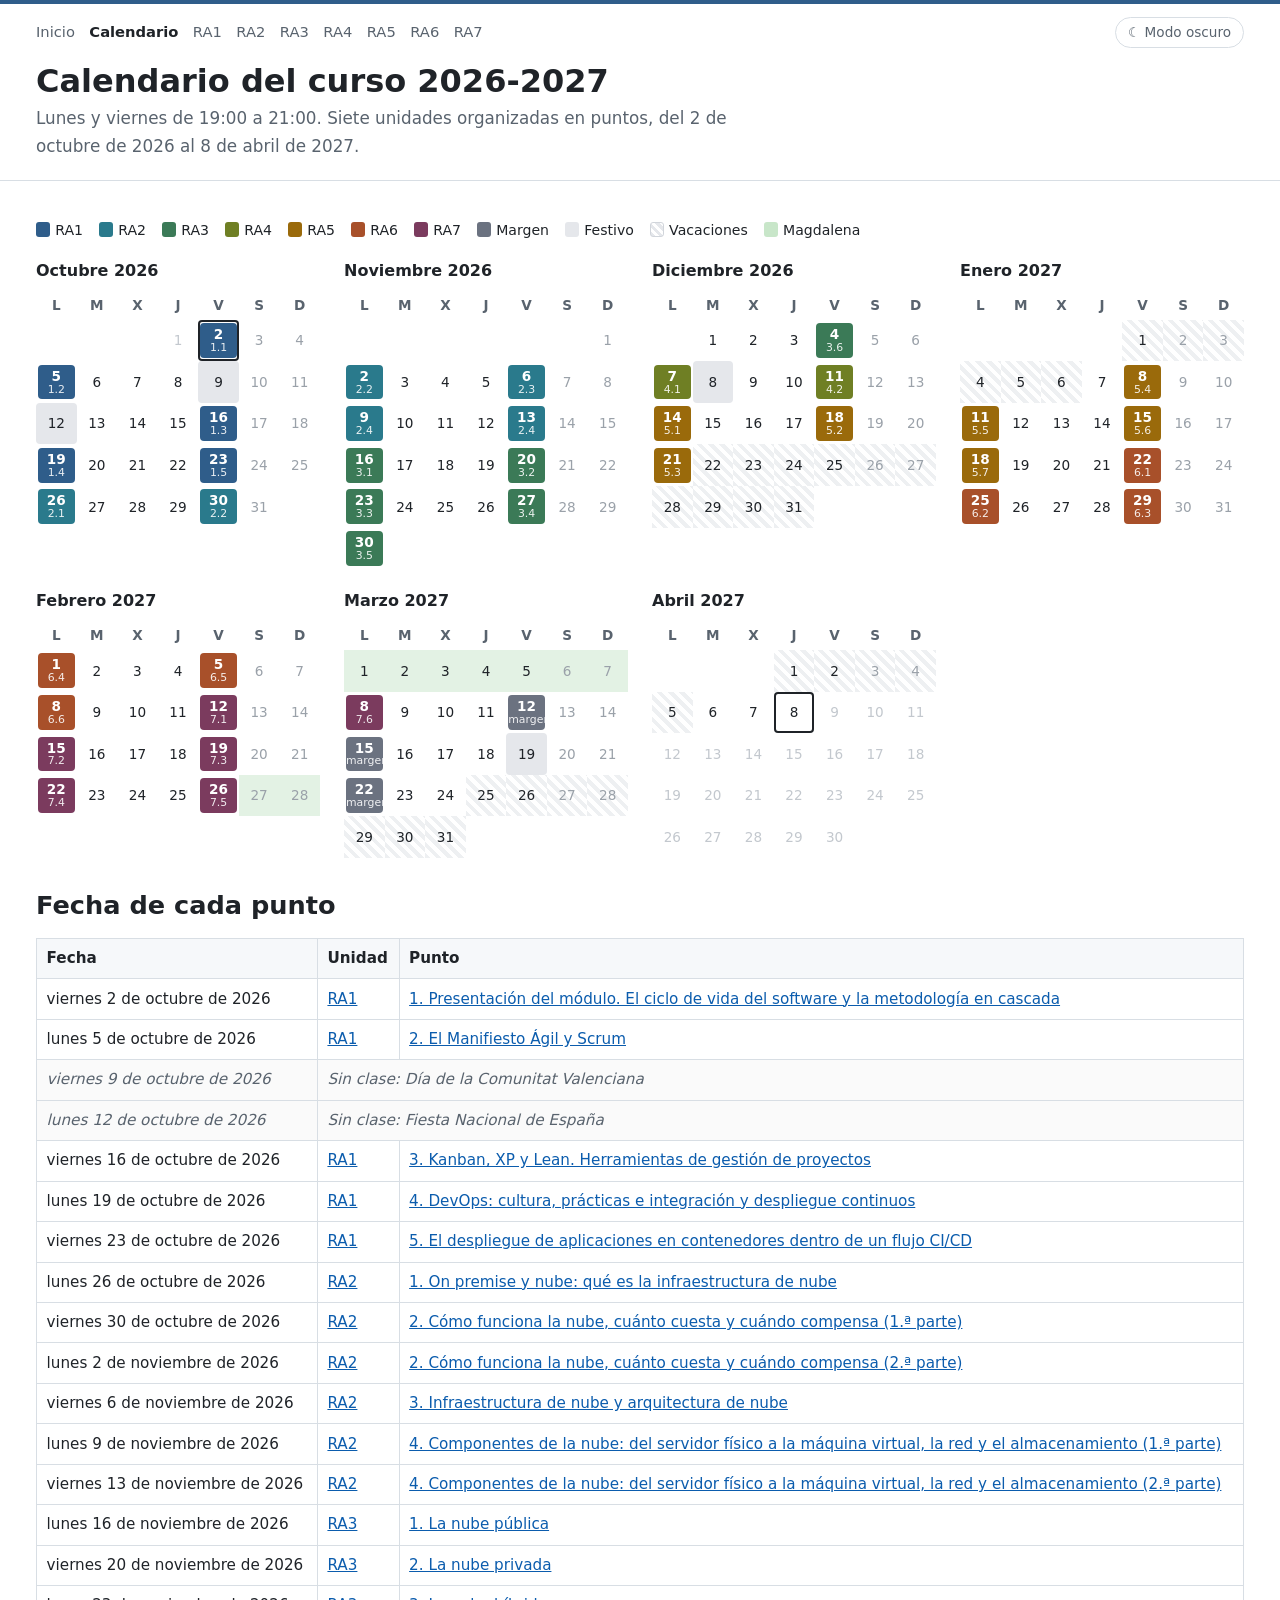
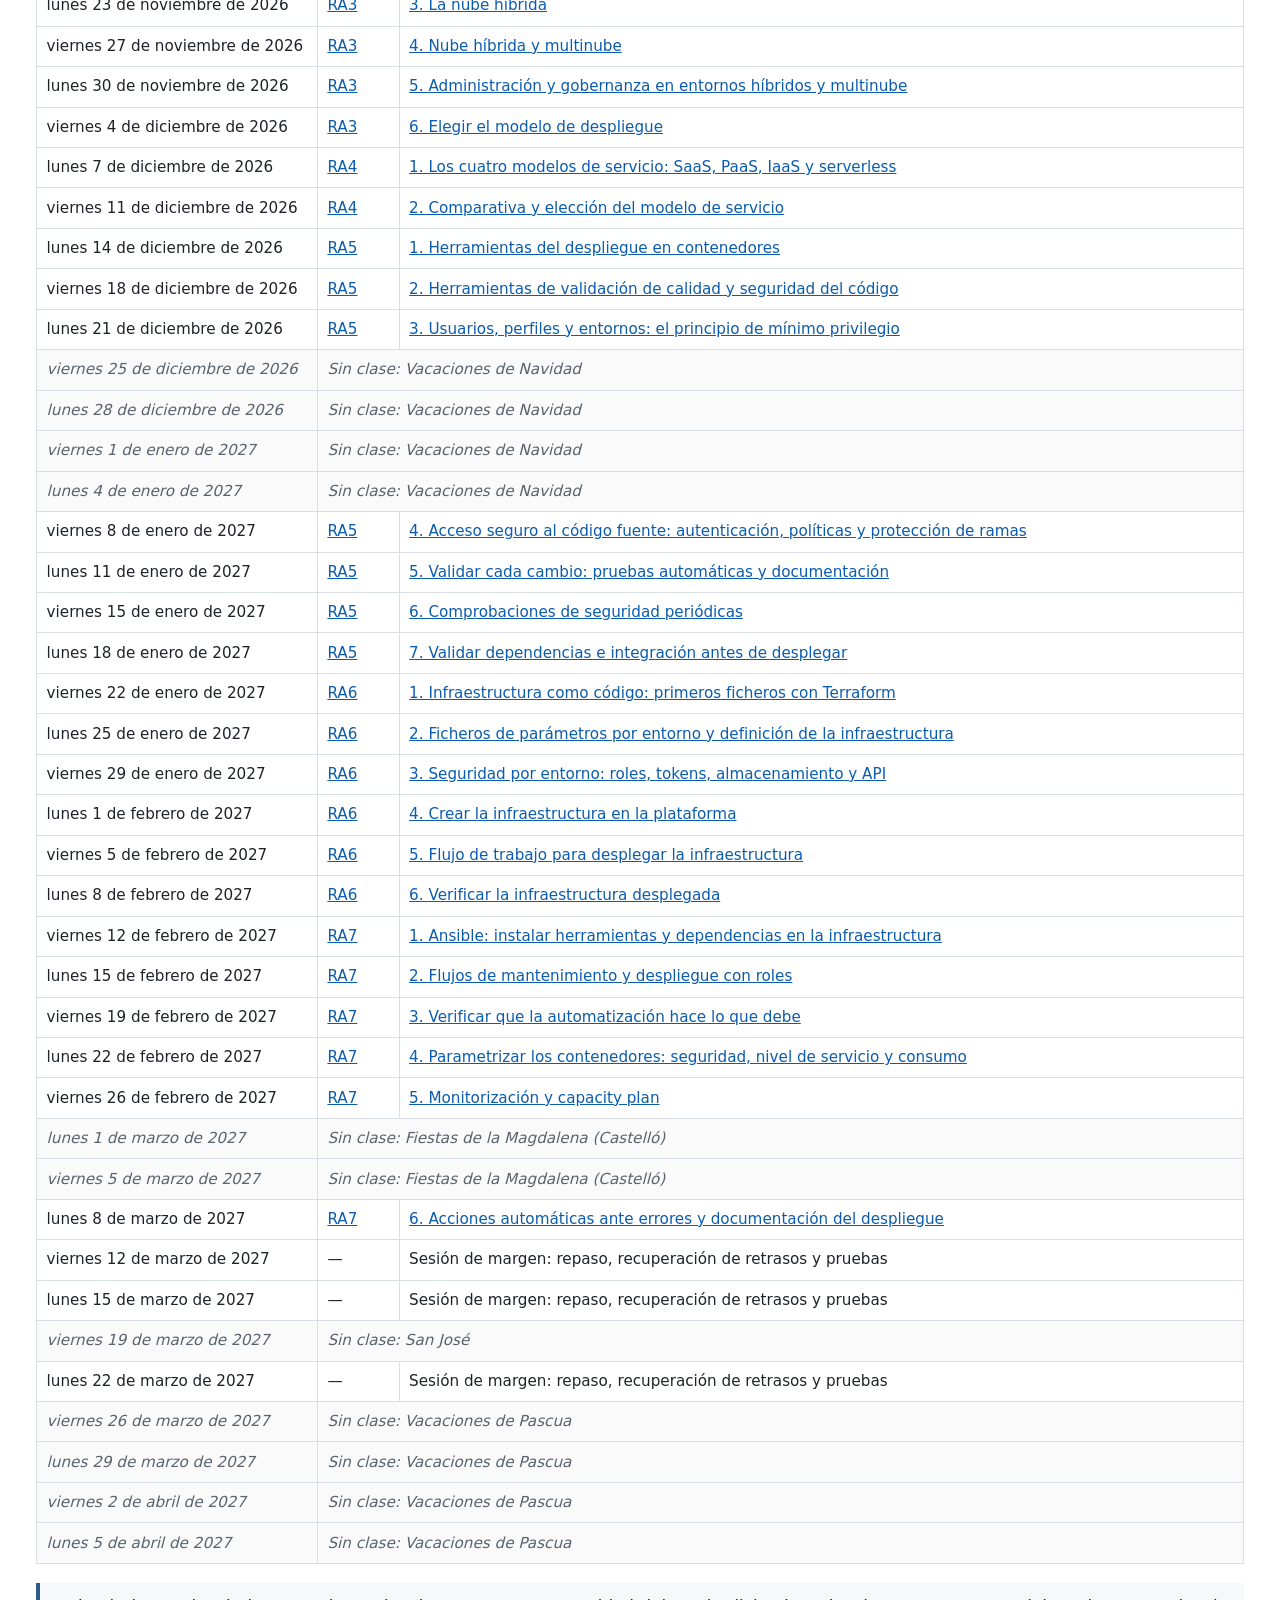
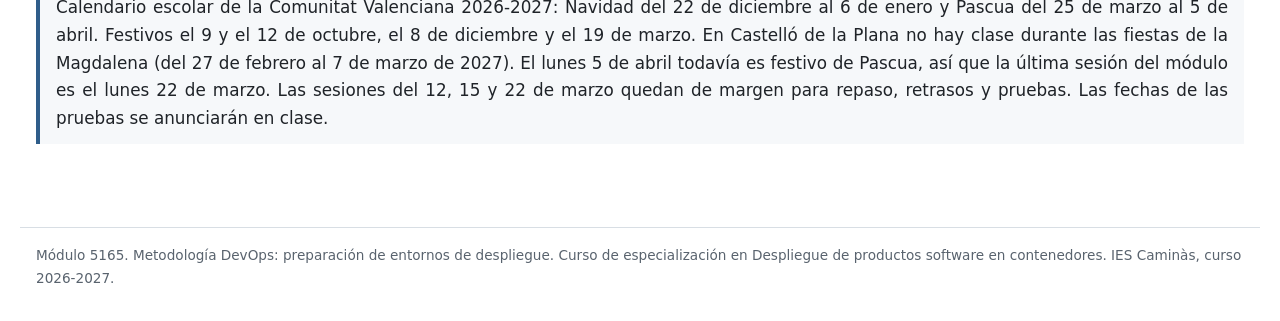
==== commit 788f2a57: "RA5: replanteada con un punto por criterio y menos carga - Punto 1 centrado en herramientas del desp" ====
--- a/calendario.html
+++ b/calendario.html
@@ -12,13 +12,13 @@
 <div class="meses"><div class="mes"><h3>Octubre 2026</h3><table class="cal"><thead><tr>
 <th>L</th><th>M</th><th>X</th><th>J</th><th>V</th><th>S</th><th>D</th></tr></thead><tbody><tr><td></td><td></td><td></td><td class="fuera">1</td><td class="clase inicio" title="Unidad 1 · 1. Presentación del módulo. El ciclo de vida del software y la metodología en cascada"><a href="ra1.html#p1" style="--c:#2f5d8a">2<small>1.1</small></a></td><td class="finde">3</td><td class="finde">4</td></tr><tr><td class="clase" title="Unidad 1 · 2. El Manifiesto Ágil y Scrum"><a href="ra1.html#p2" style="--c:#2f5d8a">5<small>1.2</small></a></td><td class="">6</td><td class="">7</td><td class="">8</td><td class="festivo" title="Día de la Comunitat Valenciana">9</td><td class="finde">10</td><td class="finde">11</td></tr><tr><td class="festivo" title="Fiesta Nacional de España">12</td><td class="">13</td><td class="">14</td><td class="">15</td><td class="clase" title="Unidad 1 · 3. Kanban, XP y Lean. Herramientas de gestión de proyectos"><a href="ra1.html#p3" style="--c:#2f5d8a">16<small>1.3</small></a></td><td class="finde">17</td><td class="finde">18</td></tr><tr><td class="clase" title="Unidad 1 · 4. DevOps: cultura, prácticas e integración y despliegue continuos"><a href="ra1.html#p4" style="--c:#2f5d8a">19<small>1.4</small></a></td><td class="">20</td><td class="">21</td><td class="">22</td><td class="clase" title="Unidad 1 · 5. El despliegue de aplicaciones en contenedores dentro de un flujo CI/CD"><a href="ra1.html#p5" style="--c:#2f5d8a">23<small>1.5</small></a></td><td class="finde">24</td><td class="finde">25</td></tr><tr><td class="clase" title="Unidad 2 · 1. On premise y nube: qué es la infraestructura de nube"><a href="ra2.html#p1" style="--c:#2a7a8c">26<small>2.1</small></a></td><td class="">27</td><td class="">28</td><td class="">29</td><td class="clase" title="Unidad 2 · 2. Cómo funciona la nube y cuál es su modelo de negocio"><a href="ra2.html#p2" style="--c:#2a7a8c">30<small>2.2</small></a></td><td class="finde">31</td><td></td></tr></tbody></table></div><div class="mes"><h3>Noviembre 2026</h3><table class="cal"><thead><tr>
 <th>L</th><th>M</th><th>X</th><th>J</th><th>V</th><th>S</th><th>D</th></tr></thead><tbody><tr><td></td><td></td><td></td><td></td><td></td><td></td><td class="finde">1</td></tr><tr><td class="clase" title="Unidad 2 · 3. Beneficios de la nube frente a on premise: CapEx, OpEx y TCO"><a href="ra2.html#p2" style="--c:#2a7a8c">2<small>2.2</small></a></td><td class="">3</td><td class="">4</td><td class="">5</td><td class="clase" title="Unidad 2 · 4. Infraestructura de nube y arquitectura de nube"><a href="ra2.html#p3" style="--c:#2a7a8c">6<small>2.3</small></a></td><td class="finde">7</td><td class="finde">8</td></tr><tr><td class="clase" title="Unidad 2 · 5. Componentes y aprovisionamiento: de la máquina física a la máquina virtual"><a href="ra2.html#p4" style="--c:#2a7a8c">9<small>2.4</small></a></td><td class="">10</td><td class="">11</td><td class="">12</td><td class="clase" title="Unidad 2 · 6. Servidores, redes, almacenamiento y software en la nube"><a href="ra2.html#p4" style="--c:#2a7a8c">13<small>2.4</small></a></td><td class="finde">14</td><td class="finde">15</td></tr><tr><td class="clase" title="Unidad 3 · 1. La nube pública"><a href="ra3.html#p1" style="--c:#3b7a57">16<small>3.1</small></a></td><td class="">17</td><td class="">18</td><td class="">19</td><td class="clase" title="Unidad 3 · 2. La nube privada"><a href="ra3.html#p2" style="--c:#3b7a57">20<small>3.2</small></a></td><td class="finde">21</td><td class="finde">22</td></tr><tr><td class="clase" title="Unidad 3 · 3. La nube híbrida"><a href="ra3.html#p3" style="--c:#3b7a57">23<small>3.3</small></a></td><td class="">24</td><td class="">25</td><td class="">26</td><td class="clase" title="Unidad 3 · 4. Nube híbrida y multinube"><a href="ra3.html#p4" style="--c:#3b7a57">27<small>3.4</small></a></td><td class="finde">28</td><td class="finde">29</td></tr><tr><td class="clase" title="Unidad 3 · 5. Administración y gobernanza en entornos híbridos y multinube"><a href="ra3.html#p5" style="--c:#3b7a57">30<small>3.5</small></a></td><td></td><td></td><td></td><td></td><td></td><td></td></tr></tbody></table></div><div class="mes"><h3>Diciembre 2026</h3><table class="cal"><thead><tr>
-<th>L</th><th>M</th><th>X</th><th>J</th><th>V</th><th>S</th><th>D</th></tr></thead><tbody><tr><td></td><td class="">1</td><td class="">2</td><td class="">3</td><td class="clase" title="Unidad 3 · 6. Elegir el modelo de despliegue"><a href="ra3.html#p6" style="--c:#3b7a57">4<small>3.6</small></a></td><td class="finde">5</td><td class="finde">6</td></tr><tr><td class="clase" title="Unidad 4 · 1. Los cuatro modelos de servicio: SaaS, PaaS, IaaS y serverless"><a href="ra4.html#p1" style="--c:#6f7f24">7<small>4.1</small></a></td><td class="festivo" title="Inmaculada Concepción">8</td><td class="">9</td><td class="">10</td><td class="clase" title="Unidad 4 · 2. Comparativa y elección del modelo de servicio"><a href="ra4.html#p2" style="--c:#6f7f24">11<small>4.2</small></a></td><td class="finde">12</td><td class="finde">13</td></tr><tr><td class="clase" title="Unidad 5 · 1. El ecosistema de herramientas del despliegue en contenedores"><a href="ra5.html#p1" style="--c:#9a6a0b">14<small>5.1</small></a></td><td class="">15</td><td class="">16</td><td class="">17</td><td class="clase" title="Unidad 5 · 2. Herramientas de validación de calidad y seguridad del código"><a href="ra5.html#p2" style="--c:#9a6a0b">18<small>5.2</small></a></td><td class="finde">19</td><td class="finde">20</td></tr><tr><td class="clase" title="Unidad 5 · 3. Usuarios, perfiles y entornos: el principio de mínimo privilegio"><a href="ra5.html#p3" style="--c:#9a6a0b">21<small>5.3</small></a></td><td class="vacaciones" title="Vacaciones de Navidad">22</td><td class="vacaciones" title="Vacaciones de Navidad">23</td><td class="vacaciones" title="Vacaciones de Navidad">24</td><td class="vacaciones" title="Vacaciones de Navidad">25</td><td class="vacaciones finde" title="Vacaciones de Navidad">26</td><td class="vacaciones finde" title="Vacaciones de Navidad">27</td></tr><tr><td class="vacaciones" title="Vacaciones de Navidad">28</td><td class="vacaciones" title="Vacaciones de Navidad">29</td><td class="vacaciones" title="Vacaciones de Navidad">30</td><td class="vacaciones" title="Vacaciones de Navidad">31</td><td></td><td></td><td></td></tr></tbody></table></div><div class="mes"><h3>Enero 2027</h3><table class="cal"><thead><tr>
-<th>L</th><th>M</th><th>X</th><th>J</th><th>V</th><th>S</th><th>D</th></tr></thead><tbody><tr><td></td><td></td><td></td><td></td><td class="vacaciones" title="Vacaciones de Navidad">1</td><td class="vacaciones finde" title="Vacaciones de Navidad">2</td><td class="vacaciones finde" title="Vacaciones de Navidad">3</td></tr><tr><td class="vacaciones" title="Vacaciones de Navidad">4</td><td class="vacaciones" title="Vacaciones de Navidad">5</td><td class="vacaciones" title="Vacaciones de Navidad">6</td><td class="">7</td><td class="clase" title="Unidad 5 · 4. Acceso seguro al código fuente: autenticación, políticas y protección de ramas"><a href="ra5.html#p4" style="--c:#9a6a0b">8<small>5.4</small></a></td><td class="finde">9</td><td class="finde">10</td></tr><tr><td class="clase" title="Unidad 5 · 5. Validar cada cambio: pruebas y análisis de calidad automáticos"><a href="ra5.html#p5" style="--c:#9a6a0b">11<small>5.5</small></a></td><td class="">12</td><td class="">13</td><td class="">14</td><td class="clase" title="Unidad 5 · 6. Comprobaciones de seguridad periódicas"><a href="ra5.html#p6" style="--c:#9a6a0b">15<small>5.6</small></a></td><td class="finde">16</td><td class="finde">17</td></tr><tr><td class="clase" title="Unidad 5 · 7. Validar dependencias e integración antes de desplegar"><a href="ra5.html#p7" style="--c:#9a6a0b">18<small>5.7</small></a></td><td class="">19</td><td class="">20</td><td class="">21</td><td class="clase" title="Unidad 6 · 1. Infraestructura como código: primeros ficheros con Terraform"><a href="ra6.html#p1" style="--c:#a8502a">22<small>6.1</small></a></td><td class="finde">23</td><td class="finde">24</td></tr><tr><td class="clase" title="Unidad 6 · 2. Ficheros de parámetros por entorno y definición de la infraestructura"><a href="ra6.html#p2" style="--c:#a8502a">25<small>6.2</small></a></td><td class="">26</td><td class="">27</td><td class="">28</td><td class="clase" title="Unidad 6 · 3. Seguridad por entorno: roles, tokens, almacenamiento y API"><a href="ra6.html#p3" style="--c:#a8502a">29<small>6.3</small></a></td><td class="finde">30</td><td class="finde">31</td></tr></tbody></table></div><div class="mes"><h3>Febrero 2027</h3><table class="cal"><thead><tr>
+<th>L</th><th>M</th><th>X</th><th>J</th><th>V</th><th>S</th><th>D</th></tr></thead><tbody><tr><td></td><td class="">1</td><td class="">2</td><td class="">3</td><td class="clase" title="Unidad 3 · 6. Elegir el modelo de despliegue"><a href="ra3.html#p6" style="--c:#3b7a57">4<small>3.6</small></a></td><td class="finde">5</td><td class="finde">6</td></tr><tr><td class="clase" title="Unidad 4 · 1. Los cuatro modelos de servicio: SaaS, PaaS, IaaS y serverless"><a href="ra4.html#p1" style="--c:#6f7f24">7<small>4.1</small></a></td><td class="festivo" title="Inmaculada Concepción">8</td><td class="">9</td><td class="">10</td><td class="clase" title="Unidad 4 · 2. Comparativa y elección del modelo de servicio"><a href="ra4.html#p2" style="--c:#6f7f24">11<small>4.2</small></a></td><td class="finde">12</td><td class="finde">13</td></tr><tr><td class="clase" title="Unidad 5 · 1. Herramientas del despliegue en contenedores"><a href="ra5.html#p1" style="--c:#9a6a0b">14<small>5.1</small></a></td><td class="">15</td><td class="">16</td><td class="">17</td><td class="clase" title="Unidad 5 · 2. Herramientas de validación de calidad y seguridad del código"><a href="ra5.html#p2" style="--c:#9a6a0b">18<small>5.2</small></a></td><td class="finde">19</td><td class="finde">20</td></tr><tr><td class="clase" title="Unidad 5 · 3. Usuarios, perfiles y entornos: el principio de mínimo privilegio"><a href="ra5.html#p3" style="--c:#9a6a0b">21<small>5.3</small></a></td><td class="vacaciones" title="Vacaciones de Navidad">22</td><td class="vacaciones" title="Vacaciones de Navidad">23</td><td class="vacaciones" title="Vacaciones de Navidad">24</td><td class="vacaciones" title="Vacaciones de Navidad">25</td><td class="vacaciones finde" title="Vacaciones de Navidad">26</td><td class="vacaciones finde" title="Vacaciones de Navidad">27</td></tr><tr><td class="vacaciones" title="Vacaciones de Navidad">28</td><td class="vacaciones" title="Vacaciones de Navidad">29</td><td class="vacaciones" title="Vacaciones de Navidad">30</td><td class="vacaciones" title="Vacaciones de Navidad">31</td><td></td><td></td><td></td></tr></tbody></table></div><div class="mes"><h3>Enero 2027</h3><table class="cal"><thead><tr>
+<th>L</th><th>M</th><th>X</th><th>J</th><th>V</th><th>S</th><th>D</th></tr></thead><tbody><tr><td></td><td></td><td></td><td></td><td class="vacaciones" title="Vacaciones de Navidad">1</td><td class="vacaciones finde" title="Vacaciones de Navidad">2</td><td class="vacaciones finde" title="Vacaciones de Navidad">3</td></tr><tr><td class="vacaciones" title="Vacaciones de Navidad">4</td><td class="vacaciones" title="Vacaciones de Navidad">5</td><td class="vacaciones" title="Vacaciones de Navidad">6</td><td class="">7</td><td class="clase" title="Unidad 5 · 4. Acceso seguro al código fuente: autenticación, políticas y protección de ramas"><a href="ra5.html#p4" style="--c:#9a6a0b">8<small>5.4</small></a></td><td class="finde">9</td><td class="finde">10</td></tr><tr><td class="clase" title="Unidad 5 · 5. Validar cada cambio: pruebas automáticas y documentación"><a href="ra5.html#p5" style="--c:#9a6a0b">11<small>5.5</small></a></td><td class="">12</td><td class="">13</td><td class="">14</td><td class="clase" title="Unidad 5 · 6. Comprobaciones de seguridad periódicas"><a href="ra5.html#p6" style="--c:#9a6a0b">15<small>5.6</small></a></td><td class="finde">16</td><td class="finde">17</td></tr><tr><td class="clase" title="Unidad 5 · 7. Validar dependencias e integración antes de desplegar"><a href="ra5.html#p7" style="--c:#9a6a0b">18<small>5.7</small></a></td><td class="">19</td><td class="">20</td><td class="">21</td><td class="clase" title="Unidad 6 · 1. Infraestructura como código: primeros ficheros con Terraform"><a href="ra6.html#p1" style="--c:#a8502a">22<small>6.1</small></a></td><td class="finde">23</td><td class="finde">24</td></tr><tr><td class="clase" title="Unidad 6 · 2. Ficheros de parámetros por entorno y definición de la infraestructura"><a href="ra6.html#p2" style="--c:#a8502a">25<small>6.2</small></a></td><td class="">26</td><td class="">27</td><td class="">28</td><td class="clase" title="Unidad 6 · 3. Seguridad por entorno: roles, tokens, almacenamiento y API"><a href="ra6.html#p3" style="--c:#a8502a">29<small>6.3</small></a></td><td class="finde">30</td><td class="finde">31</td></tr></tbody></table></div><div class="mes"><h3>Febrero 2027</h3><table class="cal"><thead><tr>
 <th>L</th><th>M</th><th>X</th><th>J</th><th>V</th><th>S</th><th>D</th></tr></thead><tbody><tr><td class="clase" title="Unidad 6 · 4. Crear la infraestructura en la plataforma"><a href="ra6.html#p4" style="--c:#a8502a">1<small>6.4</small></a></td><td class="">2</td><td class="">3</td><td class="">4</td><td class="clase" title="Unidad 6 · 5. Flujo de trabajo para desplegar la infraestructura"><a href="ra6.html#p5" style="--c:#a8502a">5<small>6.5</small></a></td><td class="finde">6</td><td class="finde">7</td></tr><tr><td class="clase" title="Unidad 6 · 6. Verificar la infraestructura desplegada"><a href="ra6.html#p6" style="--c:#a8502a">8<small>6.6</small></a></td><td class="">9</td><td class="">10</td><td class="">11</td><td class="clase" title="Unidad 7 · 1. Ansible: instalar herramientas y dependencias en la infraestructura"><a href="ra7.html#p1" style="--c:#7b3b5e">12<small>7.1</small></a></td><td class="finde">13</td><td class="finde">14</td></tr><tr><td class="clase" title="Unidad 7 · 2. Flujos de mantenimiento y despliegue con roles"><a href="ra7.html#p2" style="--c:#7b3b5e">15<small>7.2</small></a></td><td class="">16</td><td class="">17</td><td class="">18</td><td class="clase" title="Unidad 7 · 3. Verificar que la automatización hace lo que debe"><a href="ra7.html#p3" style="--c:#7b3b5e">19<small>7.3</small></a></td><td class="finde">20</td><td class="finde">21</td></tr><tr><td class="clase" title="Unidad 7 · 4. Parametrizar los contenedores: seguridad, nivel de servicio y consumo"><a href="ra7.html#p4" style="--c:#7b3b5e">22<small>7.4</small></a></td><td class="">23</td><td class="">24</td><td class="">25</td><td class="clase" title="Unidad 7 · 5. Monitorización y capacity plan"><a href="ra7.html#p5" style="--c:#7b3b5e">26<small>7.5</small></a></td><td class="magdalena finde" title="Fiestas de la Magdalena (Castelló)">27</td><td class="magdalena finde" title="Fiestas de la Magdalena (Castelló)">28</td></tr></tbody></table></div><div class="mes"><h3>Marzo 2027</h3><table class="cal"><thead><tr>
 <th>L</th><th>M</th><th>X</th><th>J</th><th>V</th><th>S</th><th>D</th></tr></thead><tbody><tr><td class="magdalena" title="Fiestas de la Magdalena (Castelló)">1</td><td class="magdalena" title="Fiestas de la Magdalena (Castelló)">2</td><td class="magdalena" title="Fiestas de la Magdalena (Castelló)">3</td><td class="magdalena" title="Fiestas de la Magdalena (Castelló)">4</td><td class="magdalena" title="Fiestas de la Magdalena (Castelló)">5</td><td class="magdalena finde" title="Fiestas de la Magdalena (Castelló)">6</td><td class="magdalena finde" title="Fiestas de la Magdalena (Castelló)">7</td></tr><tr><td class="clase" title="Unidad 7 · 6. Acciones automáticas ante errores y documentación del despliegue"><a href="ra7.html#p6" style="--c:#7b3b5e">8<small>7.6</small></a></td><td class="">9</td><td class="">10</td><td class="">11</td><td class="clase" title="Sesión de margen: repaso y pruebas"><a href="#fechas" style="--c:#6b7280">12<small>margen</small></a></td><td class="finde">13</td><td class="finde">14</td></tr><tr><td class="clase" title="Sesión de margen: repaso y pruebas"><a href="#fechas" style="--c:#6b7280">15<small>margen</small></a></td><td class="">16</td><td class="">17</td><td class="">18</td><td class="festivo" title="San José">19</td><td class="finde">20</td><td class="finde">21</td></tr><tr><td class="clase" title="Sesión de margen: repaso y pruebas"><a href="#fechas" style="--c:#6b7280">22<small>margen</small></a></td><td class="">23</td><td class="">24</td><td class="vacaciones" title="Vacaciones de Pascua">25</td><td class="vacaciones" title="Vacaciones de Pascua">26</td><td class="vacaciones finde" title="Vacaciones de Pascua">27</td><td class="vacaciones finde" title="Vacaciones de Pascua">28</td></tr><tr><td class="vacaciones" title="Vacaciones de Pascua">29</td><td class="vacaciones" title="Vacaciones de Pascua">30</td><td class="vacaciones" title="Vacaciones de Pascua">31</td><td></td><td></td><td></td><td></td></tr></tbody></table></div><div class="mes"><h3>Abril 2027</h3><table class="cal"><thead><tr>
 <th>L</th><th>M</th><th>X</th><th>J</th><th>V</th><th>S</th><th>D</th></tr></thead><tbody><tr><td></td><td></td><td></td><td class="vacaciones" title="Vacaciones de Pascua">1</td><td class="vacaciones" title="Vacaciones de Pascua">2</td><td class="vacaciones finde" title="Vacaciones de Pascua">3</td><td class="vacaciones finde" title="Vacaciones de Pascua">4</td></tr><tr><td class="vacaciones" title="Vacaciones de Pascua">5</td><td class="">6</td><td class="">7</td><td class="fin" title="Fin del curso">8</td><td class="fuera">9</td><td class="fuera finde">10</td><td class="fuera finde">11</td></tr><tr><td class="fuera">12</td><td class="fuera">13</td><td class="fuera">14</td><td class="fuera">15</td><td class="fuera">16</td><td class="fuera finde">17</td><td class="fuera finde">18</td></tr><tr><td class="fuera">19</td><td class="fuera">20</td><td class="fuera">21</td><td class="fuera">22</td><td class="fuera">23</td><td class="fuera finde">24</td><td class="fuera finde">25</td></tr><tr><td class="fuera">26</td><td class="fuera">27</td><td class="fuera">28</td><td class="fuera">29</td><td class="fuera">30</td><td></td><td></td></tr></tbody></table></div></div>
 <h2 id="fechas">Fecha de cada punto</h2>
-<div class="tabla"><table><tr><th>Fecha</th><th>Unidad</th><th>Punto</th></tr><tr><td>viernes 2 de octubre de 2026</td><td><a href="ra1.html">RA1</a></td><td><a href="ra1.html#p1">1. Presentación del módulo. El ciclo de vida del software y la metodología en cascada</a></td></tr><tr><td>lunes 5 de octubre de 2026</td><td><a href="ra1.html">RA1</a></td><td><a href="ra1.html#p2">2. El Manifiesto Ágil y Scrum</a></td></tr><tr class="sin"><td>viernes 9 de octubre de 2026</td><td colspan="2">Sin clase: Día de la Comunitat Valenciana</td></tr><tr class="sin"><td>lunes 12 de octubre de 2026</td><td colspan="2">Sin clase: Fiesta Nacional de España</td></tr><tr><td>viernes 16 de octubre de 2026</td><td><a href="ra1.html">RA1</a></td><td><a href="ra1.html#p3">3. Kanban, XP y Lean. Herramientas de gestión de proyectos</a></td></tr><tr><td>lunes 19 de octubre de 2026</td><td><a href="ra1.html">RA1</a></td><td><a href="ra1.html#p4">4. DevOps: cultura, prácticas e integración y despliegue continuos</a></td></tr><tr><td>viernes 23 de octubre de 2026</td><td><a href="ra1.html">RA1</a></td><td><a href="ra1.html#p5">5. El despliegue de aplicaciones en contenedores dentro de un flujo CI/CD</a></td></tr><tr><td>lunes 26 de octubre de 2026</td><td><a href="ra2.html">RA2</a></td><td><a href="ra2.html#p1">1. On premise y nube: qué es la infraestructura de nube</a></td></tr><tr><td>viernes 30 de octubre de 2026</td><td><a href="ra2.html">RA2</a></td><td><a href="ra2.html#p2">2. Cómo funciona la nube, cuánto cuesta y cuándo compensa (1.ª parte)</a></td></tr><tr><td>lunes 2 de noviembre de 2026</td><td><a href="ra2.html">RA2</a></td><td><a href="ra2.html#p2">2. Cómo funciona la nube, cuánto cuesta y cuándo compensa (2.ª parte)</a></td></tr><tr><td>viernes 6 de noviembre de 2026</td><td><a href="ra2.html">RA2</a></td><td><a href="ra2.html#p3">3. Infraestructura de nube y arquitectura de nube</a></td></tr><tr><td>lunes 9 de noviembre de 2026</td><td><a href="ra2.html">RA2</a></td><td><a href="ra2.html#p4">4. Componentes de la nube: del servidor físico a la máquina virtual, la red y el almacenamiento (1.ª parte)</a></td></tr><tr><td>viernes 13 de noviembre de 2026</td><td><a href="ra2.html">RA2</a></td><td><a href="ra2.html#p4">4. Componentes de la nube: del servidor físico a la máquina virtual, la red y el almacenamiento (2.ª parte)</a></td></tr><tr><td>lunes 16 de noviembre de 2026</td><td><a href="ra3.html">RA3</a></td><td><a href="ra3.html#p1">1. La nube pública</a></td></tr><tr><td>viernes 20 de noviembre de 2026</td><td><a href="ra3.html">RA3</a></td><td><a href="ra3.html#p2">2. La nube privada</a></td></tr><tr><td>lunes 23 de noviembre de 2026</td><td><a href="ra3.html">RA3</a></td><td><a href="ra3.html#p3">3. La nube híbrida</a></td></tr><tr><td>viernes 27 de noviembre de 2026</td><td><a href="ra3.html">RA3</a></td><td><a href="ra3.html#p4">4. Nube híbrida y multinube</a></td></tr><tr><td>lunes 30 de noviembre de 2026</td><td><a href="ra3.html">RA3</a></td><td><a href="ra3.html#p5">5. Administración y gobernanza en entornos híbridos y multinube</a></td></tr><tr><td>viernes 4 de diciembre de 2026</td><td><a href="ra3.html">RA3</a></td><td><a href="ra3.html#p6">6. Elegir el modelo de despliegue</a></td></tr><tr><td>lunes 7 de diciembre de 2026</td><td><a href="ra4.html">RA4</a></td><td><a href="ra4.html#p1">1. Los cuatro modelos de servicio: SaaS, PaaS, IaaS y serverless</a></td></tr><tr><td>viernes 11 de diciembre de 2026</td><td><a href="ra4.html">RA4</a></td><td><a href="ra4.html#p2">2. Comparativa y elección del modelo de servicio</a></td></tr><tr><td>lunes 14 de diciembre de 2026</td><td><a href="ra5.html">RA5</a></td><td><a href="ra5.html#p1">1. El ecosistema de herramientas del despliegue en contenedores</a></td></tr><tr><td>viernes 18 de diciembre de 2026</td><td><a href="ra5.html">RA5</a></td><td><a href="ra5.html#p2">2. Herramientas de validación de calidad y seguridad del código</a></td></tr><tr><td>lunes 21 de diciembre de 2026</td><td><a href="ra5.html">RA5</a></td><td><a href="ra5.html#p3">3. Usuarios, perfiles y entornos: el principio de mínimo privilegio</a></td></tr><tr class="sin"><td>viernes 25 de diciembre de 2026</td><td colspan="2">Sin clase: Vacaciones de Navidad</td></tr><tr class="sin"><td>lunes 28 de diciembre de 2026</td><td colspan="2">Sin clase: Vacaciones de Navidad</td></tr><tr class="sin"><td>viernes 1 de enero de 2027</td><td colspan="2">Sin clase: Vacaciones de Navidad</td></tr><tr class="sin"><td>lunes 4 de enero de 2027</td><td colspan="2">Sin clase: Vacaciones de Navidad</td></tr><tr><td>viernes 8 de enero de 2027</td><td><a href="ra5.html">RA5</a></td><td><a href="ra5.html#p4">4. Acceso seguro al código fuente: autenticación, políticas y protección de ramas</a></td></tr><tr><td>lunes 11 de enero de 2027</td><td><a href="ra5.html">RA5</a></td><td><a href="ra5.html#p5">5. Validar cada cambio: pruebas y análisis de calidad automáticos</a></td></tr><tr><td>viernes 15 de enero de 2027</td><td><a href="ra5.html">RA5</a></td><td><a href="ra5.html#p6">6. Comprobaciones de seguridad periódicas</a></td></tr><tr><td>lunes 18 de enero de 2027</td><td><a href="ra5.html">RA5</a></td><td><a href="ra5.html#p7">7. Validar dependencias e integración antes de desplegar</a></td></tr><tr><td>viernes 22 de enero de 2027</td><td><a href="ra6.html">RA6</a></td><td><a href="ra6.html#p1">1. Infraestructura como código: primeros ficheros con Terraform</a></td></tr><tr><td>lunes 25 de enero de 2027</td><td><a href="ra6.html">RA6</a></td><td><a href="ra6.html#p2">2. Ficheros de parámetros por entorno y definición de la infraestructura</a></td></tr><tr><td>viernes 29 de enero de 2027</td><td><a href="ra6.html">RA6</a></td><td><a href="ra6.html#p3">3. Seguridad por entorno: roles, tokens, almacenamiento y API</a></td></tr><tr><td>lunes 1 de febrero de 2027</td><td><a href="ra6.html">RA6</a></td><td><a href="ra6.html#p4">4. Crear la infraestructura en la plataforma</a></td></tr><tr><td>viernes 5 de febrero de 2027</td><td><a href="ra6.html">RA6</a></td><td><a href="ra6.html#p5">5. Flujo de trabajo para desplegar la infraestructura</a></td></tr><tr><td>lunes 8 de febrero de 2027</td><td><a href="ra6.html">RA6</a></td><td><a href="ra6.html#p6">6. Verificar la infraestructura desplegada</a></td></tr><tr><td>viernes 12 de febrero de 2027</td><td><a href="ra7.html">RA7</a></td><td><a href="ra7.html#p1">1. Ansible: instalar herramientas y dependencias en la infraestructura</a></td></tr><tr><td>lunes 15 de febrero de 2027</td><td><a href="ra7.html">RA7</a></td><td><a href="ra7.html#p2">2. Flujos de mantenimiento y despliegue con roles</a></td></tr><tr><td>viernes 19 de febrero de 2027</td><td><a href="ra7.html">RA7</a></td><td><a href="ra7.html#p3">3. Verificar que la automatización hace lo que debe</a></td></tr><tr><td>lunes 22 de febrero de 2027</td><td><a href="ra7.html">RA7</a></td><td><a href="ra7.html#p4">4. Parametrizar los contenedores: seguridad, nivel de servicio y consumo</a></td></tr><tr><td>viernes 26 de febrero de 2027</td><td><a href="ra7.html">RA7</a></td><td><a href="ra7.html#p5">5. Monitorización y capacity plan</a></td></tr><tr class="sin"><td>lunes 1 de marzo de 2027</td><td colspan="2">Sin clase: Fiestas de la Magdalena (Castelló)</td></tr><tr class="sin"><td>viernes 5 de marzo de 2027</td><td colspan="2">Sin clase: Fiestas de la Magdalena (Castelló)</td></tr><tr><td>lunes 8 de marzo de 2027</td><td><a href="ra7.html">RA7</a></td><td><a href="ra7.html#p6">6. Acciones automáticas ante errores y documentación del despliegue</a></td></tr><tr><td>viernes 12 de marzo de 2027</td><td>—</td><td>Sesión de margen: repaso, recuperación de retrasos y pruebas</td></tr><tr><td>lunes 15 de marzo de 2027</td><td>—</td><td>Sesión de margen: repaso, recuperación de retrasos y pruebas</td></tr><tr class="sin"><td>viernes 19 de marzo de 2027</td><td colspan="2">Sin clase: San José</td></tr><tr><td>lunes 22 de marzo de 2027</td><td>—</td><td>Sesión de margen: repaso, recuperación de retrasos y pruebas</td></tr><tr class="sin"><td>viernes 26 de marzo de 2027</td><td colspan="2">Sin clase: Vacaciones de Pascua</td></tr><tr class="sin"><td>lunes 29 de marzo de 2027</td><td colspan="2">Sin clase: Vacaciones de Pascua</td></tr><tr class="sin"><td>viernes 2 de abril de 2027</td><td colspan="2">Sin clase: Vacaciones de Pascua</td></tr><tr class="sin"><td>lunes 5 de abril de 2027</td><td colspan="2">Sin clase: Vacaciones de Pascua</td></tr></table></div>
+<div class="tabla"><table><tr><th>Fecha</th><th>Unidad</th><th>Punto</th></tr><tr><td>viernes 2 de octubre de 2026</td><td><a href="ra1.html">RA1</a></td><td><a href="ra1.html#p1">1. Presentación del módulo. El ciclo de vida del software y la metodología en cascada</a></td></tr><tr><td>lunes 5 de octubre de 2026</td><td><a href="ra1.html">RA1</a></td><td><a href="ra1.html#p2">2. El Manifiesto Ágil y Scrum</a></td></tr><tr class="sin"><td>viernes 9 de octubre de 2026</td><td colspan="2">Sin clase: Día de la Comunitat Valenciana</td></tr><tr class="sin"><td>lunes 12 de octubre de 2026</td><td colspan="2">Sin clase: Fiesta Nacional de España</td></tr><tr><td>viernes 16 de octubre de 2026</td><td><a href="ra1.html">RA1</a></td><td><a href="ra1.html#p3">3. Kanban, XP y Lean. Herramientas de gestión de proyectos</a></td></tr><tr><td>lunes 19 de octubre de 2026</td><td><a href="ra1.html">RA1</a></td><td><a href="ra1.html#p4">4. DevOps: cultura, prácticas e integración y despliegue continuos</a></td></tr><tr><td>viernes 23 de octubre de 2026</td><td><a href="ra1.html">RA1</a></td><td><a href="ra1.html#p5">5. El despliegue de aplicaciones en contenedores dentro de un flujo CI/CD</a></td></tr><tr><td>lunes 26 de octubre de 2026</td><td><a href="ra2.html">RA2</a></td><td><a href="ra2.html#p1">1. On premise y nube: qué es la infraestructura de nube</a></td></tr><tr><td>viernes 30 de octubre de 2026</td><td><a href="ra2.html">RA2</a></td><td><a href="ra2.html#p2">2. Cómo funciona la nube, cuánto cuesta y cuándo compensa (1.ª parte)</a></td></tr><tr><td>lunes 2 de noviembre de 2026</td><td><a href="ra2.html">RA2</a></td><td><a href="ra2.html#p2">2. Cómo funciona la nube, cuánto cuesta y cuándo compensa (2.ª parte)</a></td></tr><tr><td>viernes 6 de noviembre de 2026</td><td><a href="ra2.html">RA2</a></td><td><a href="ra2.html#p3">3. Infraestructura de nube y arquitectura de nube</a></td></tr><tr><td>lunes 9 de noviembre de 2026</td><td><a href="ra2.html">RA2</a></td><td><a href="ra2.html#p4">4. Componentes de la nube: del servidor físico a la máquina virtual, la red y el almacenamiento (1.ª parte)</a></td></tr><tr><td>viernes 13 de noviembre de 2026</td><td><a href="ra2.html">RA2</a></td><td><a href="ra2.html#p4">4. Componentes de la nube: del servidor físico a la máquina virtual, la red y el almacenamiento (2.ª parte)</a></td></tr><tr><td>lunes 16 de noviembre de 2026</td><td><a href="ra3.html">RA3</a></td><td><a href="ra3.html#p1">1. La nube pública</a></td></tr><tr><td>viernes 20 de noviembre de 2026</td><td><a href="ra3.html">RA3</a></td><td><a href="ra3.html#p2">2. La nube privada</a></td></tr><tr><td>lunes 23 de noviembre de 2026</td><td><a href="ra3.html">RA3</a></td><td><a href="ra3.html#p3">3. La nube híbrida</a></td></tr><tr><td>viernes 27 de noviembre de 2026</td><td><a href="ra3.html">RA3</a></td><td><a href="ra3.html#p4">4. Nube híbrida y multinube</a></td></tr><tr><td>lunes 30 de noviembre de 2026</td><td><a href="ra3.html">RA3</a></td><td><a href="ra3.html#p5">5. Administración y gobernanza en entornos híbridos y multinube</a></td></tr><tr><td>viernes 4 de diciembre de 2026</td><td><a href="ra3.html">RA3</a></td><td><a href="ra3.html#p6">6. Elegir el modelo de despliegue</a></td></tr><tr><td>lunes 7 de diciembre de 2026</td><td><a href="ra4.html">RA4</a></td><td><a href="ra4.html#p1">1. Los cuatro modelos de servicio: SaaS, PaaS, IaaS y serverless</a></td></tr><tr><td>viernes 11 de diciembre de 2026</td><td><a href="ra4.html">RA4</a></td><td><a href="ra4.html#p2">2. Comparativa y elección del modelo de servicio</a></td></tr><tr><td>lunes 14 de diciembre de 2026</td><td><a href="ra5.html">RA5</a></td><td><a href="ra5.html#p1">1. Herramientas del despliegue en contenedores</a></td></tr><tr><td>viernes 18 de diciembre de 2026</td><td><a href="ra5.html">RA5</a></td><td><a href="ra5.html#p2">2. Herramientas de validación de calidad y seguridad del código</a></td></tr><tr><td>lunes 21 de diciembre de 2026</td><td><a href="ra5.html">RA5</a></td><td><a href="ra5.html#p3">3. Usuarios, perfiles y entornos: el principio de mínimo privilegio</a></td></tr><tr class="sin"><td>viernes 25 de diciembre de 2026</td><td colspan="2">Sin clase: Vacaciones de Navidad</td></tr><tr class="sin"><td>lunes 28 de diciembre de 2026</td><td colspan="2">Sin clase: Vacaciones de Navidad</td></tr><tr class="sin"><td>viernes 1 de enero de 2027</td><td colspan="2">Sin clase: Vacaciones de Navidad</td></tr><tr class="sin"><td>lunes 4 de enero de 2027</td><td colspan="2">Sin clase: Vacaciones de Navidad</td></tr><tr><td>viernes 8 de enero de 2027</td><td><a href="ra5.html">RA5</a></td><td><a href="ra5.html#p4">4. Acceso seguro al código fuente: autenticación, políticas y protección de ramas</a></td></tr><tr><td>lunes 11 de enero de 2027</td><td><a href="ra5.html">RA5</a></td><td><a href="ra5.html#p5">5. Validar cada cambio: pruebas automáticas y documentación</a></td></tr><tr><td>viernes 15 de enero de 2027</td><td><a href="ra5.html">RA5</a></td><td><a href="ra5.html#p6">6. Comprobaciones de seguridad periódicas</a></td></tr><tr><td>lunes 18 de enero de 2027</td><td><a href="ra5.html">RA5</a></td><td><a href="ra5.html#p7">7. Validar dependencias e integración antes de desplegar</a></td></tr><tr><td>viernes 22 de enero de 2027</td><td><a href="ra6.html">RA6</a></td><td><a href="ra6.html#p1">1. Infraestructura como código: primeros ficheros con Terraform</a></td></tr><tr><td>lunes 25 de enero de 2027</td><td><a href="ra6.html">RA6</a></td><td><a href="ra6.html#p2">2. Ficheros de parámetros por entorno y definición de la infraestructura</a></td></tr><tr><td>viernes 29 de enero de 2027</td><td><a href="ra6.html">RA6</a></td><td><a href="ra6.html#p3">3. Seguridad por entorno: roles, tokens, almacenamiento y API</a></td></tr><tr><td>lunes 1 de febrero de 2027</td><td><a href="ra6.html">RA6</a></td><td><a href="ra6.html#p4">4. Crear la infraestructura en la plataforma</a></td></tr><tr><td>viernes 5 de febrero de 2027</td><td><a href="ra6.html">RA6</a></td><td><a href="ra6.html#p5">5. Flujo de trabajo para desplegar la infraestructura</a></td></tr><tr><td>lunes 8 de febrero de 2027</td><td><a href="ra6.html">RA6</a></td><td><a href="ra6.html#p6">6. Verificar la infraestructura desplegada</a></td></tr><tr><td>viernes 12 de febrero de 2027</td><td><a href="ra7.html">RA7</a></td><td><a href="ra7.html#p1">1. Ansible: instalar herramientas y dependencias en la infraestructura</a></td></tr><tr><td>lunes 15 de febrero de 2027</td><td><a href="ra7.html">RA7</a></td><td><a href="ra7.html#p2">2. Flujos de mantenimiento y despliegue con roles</a></td></tr><tr><td>viernes 19 de febrero de 2027</td><td><a href="ra7.html">RA7</a></td><td><a href="ra7.html#p3">3. Verificar que la automatización hace lo que debe</a></td></tr><tr><td>lunes 22 de febrero de 2027</td><td><a href="ra7.html">RA7</a></td><td><a href="ra7.html#p4">4. Parametrizar los contenedores: seguridad, nivel de servicio y consumo</a></td></tr><tr><td>viernes 26 de febrero de 2027</td><td><a href="ra7.html">RA7</a></td><td><a href="ra7.html#p5">5. Monitorización y capacity plan</a></td></tr><tr class="sin"><td>lunes 1 de marzo de 2027</td><td colspan="2">Sin clase: Fiestas de la Magdalena (Castelló)</td></tr><tr class="sin"><td>viernes 5 de marzo de 2027</td><td colspan="2">Sin clase: Fiestas de la Magdalena (Castelló)</td></tr><tr><td>lunes 8 de marzo de 2027</td><td><a href="ra7.html">RA7</a></td><td><a href="ra7.html#p6">6. Acciones automáticas ante errores y documentación del despliegue</a></td></tr><tr><td>viernes 12 de marzo de 2027</td><td>—</td><td>Sesión de margen: repaso, recuperación de retrasos y pruebas</td></tr><tr><td>lunes 15 de marzo de 2027</td><td>—</td><td>Sesión de margen: repaso, recuperación de retrasos y pruebas</td></tr><tr class="sin"><td>viernes 19 de marzo de 2027</td><td colspan="2">Sin clase: San José</td></tr><tr><td>lunes 22 de marzo de 2027</td><td>—</td><td>Sesión de margen: repaso, recuperación de retrasos y pruebas</td></tr><tr class="sin"><td>viernes 26 de marzo de 2027</td><td colspan="2">Sin clase: Vacaciones de Pascua</td></tr><tr class="sin"><td>lunes 29 de marzo de 2027</td><td colspan="2">Sin clase: Vacaciones de Pascua</td></tr><tr class="sin"><td>viernes 2 de abril de 2027</td><td colspan="2">Sin clase: Vacaciones de Pascua</td></tr><tr class="sin"><td>lunes 5 de abril de 2027</td><td colspan="2">Sin clase: Vacaciones de Pascua</td></tr></table></div>
 <p class="nota">Calendario escolar de la Comunitat Valenciana 2026-2027: Navidad del 22 de diciembre al 6 de enero y Pascua del 25 de marzo al 5 de abril. Festivos el 9 y el 12 de octubre, el 8 de diciembre y el 19 de marzo. En Castelló de la Plana no hay clase durante las fiestas de la Magdalena (del 27 de febrero al 7 de marzo de 2027). El lunes 5 de abril todavía es festivo de Pascua, así que la última sesión del módulo es el lunes 22 de marzo. Las sesiones del 12, 15 y 22 de marzo quedan de margen para repaso, retrasos y pruebas. Las fechas de las pruebas se anunciarán en clase.</p>
 </div></main>
 <footer class="pie">Módulo 5165. Metodología DevOps: preparación de entornos de despliegue. Curso de especialización en Despliegue de productos software en contenedores. IES Caminàs, curso 2026-2027.</footer>
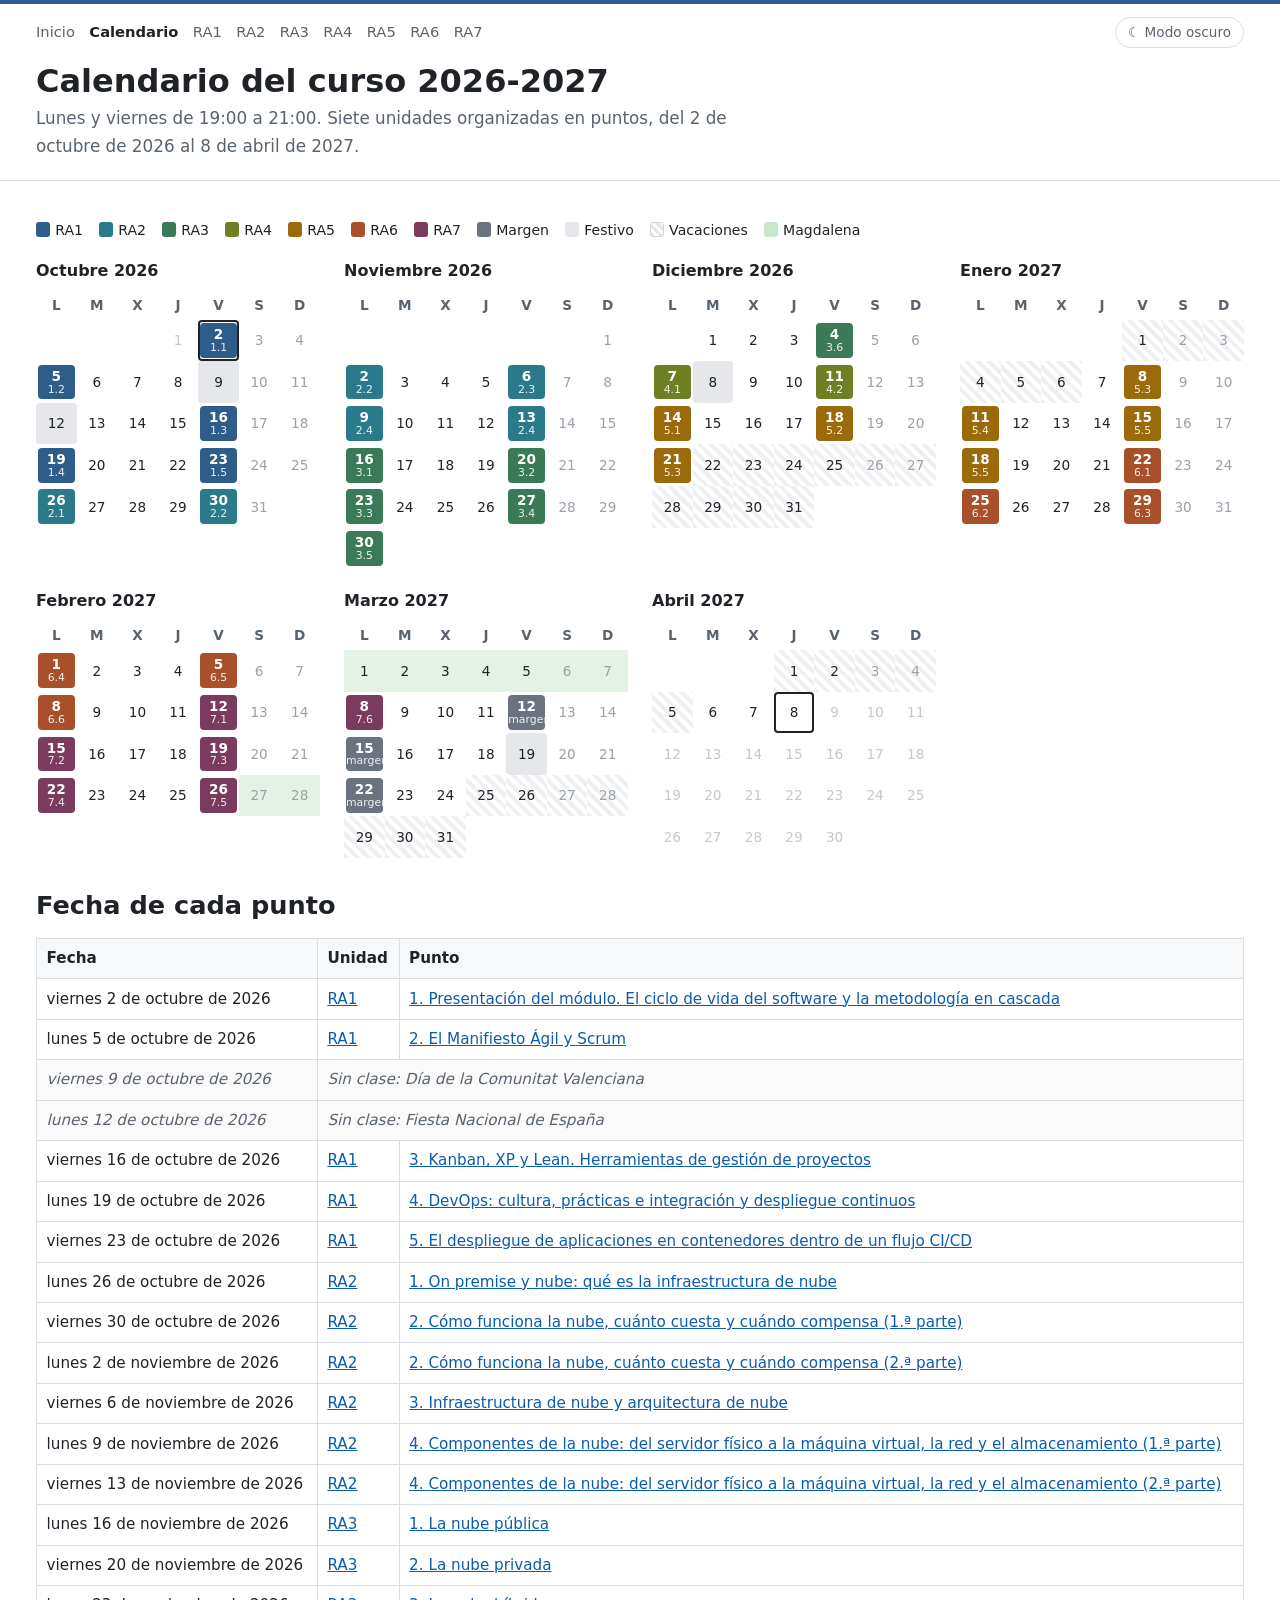
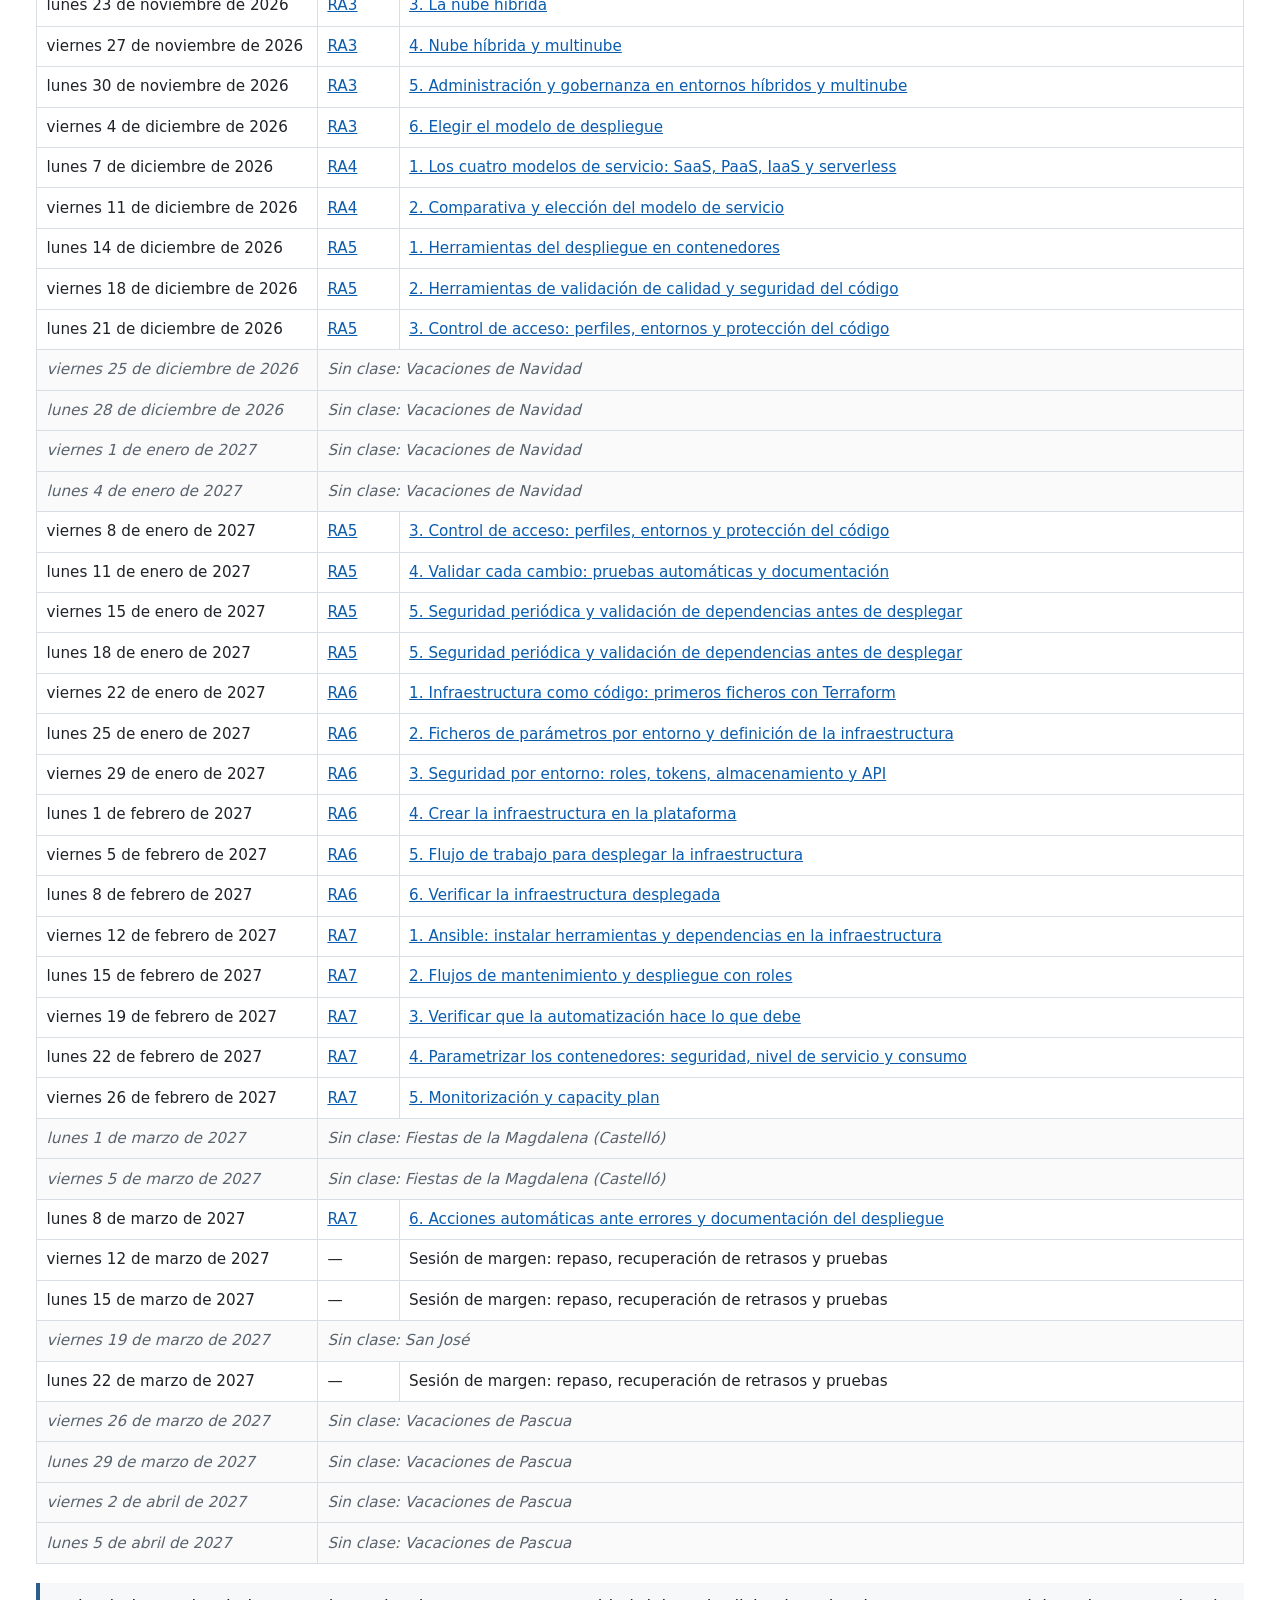
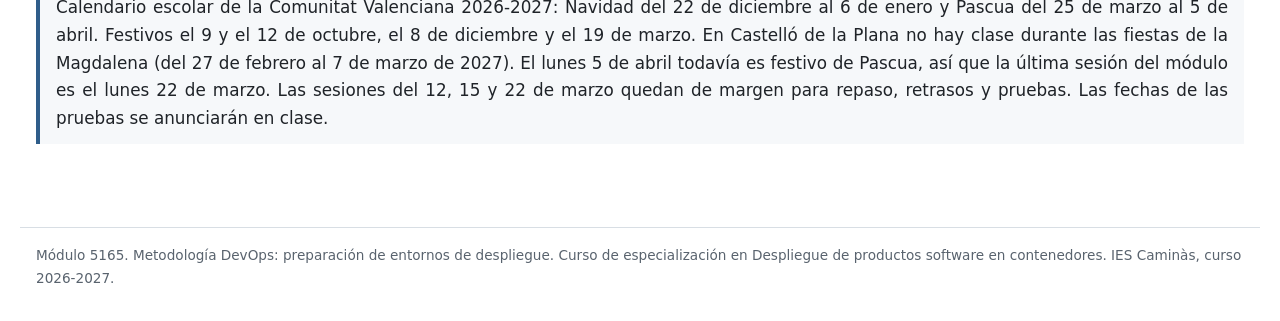
==== commit ef9de61c: "RA5 reorganizada en 5 puntos por temática - Punto 3 Control de acceso (antes 3 y 4, CE c y d) - Punt" ====
--- a/calendario.html
+++ b/calendario.html
@@ -12,13 +12,13 @@
 <div class="meses"><div class="mes"><h3>Octubre 2026</h3><table class="cal"><thead><tr>
 <th>L</th><th>M</th><th>X</th><th>J</th><th>V</th><th>S</th><th>D</th></tr></thead><tbody><tr><td></td><td></td><td></td><td class="fuera">1</td><td class="clase inicio" title="Unidad 1 · 1. Presentación del módulo. El ciclo de vida del software y la metodología en cascada"><a href="ra1.html#p1" style="--c:#2f5d8a">2<small>1.1</small></a></td><td class="finde">3</td><td class="finde">4</td></tr><tr><td class="clase" title="Unidad 1 · 2. El Manifiesto Ágil y Scrum"><a href="ra1.html#p2" style="--c:#2f5d8a">5<small>1.2</small></a></td><td class="">6</td><td class="">7</td><td class="">8</td><td class="festivo" title="Día de la Comunitat Valenciana">9</td><td class="finde">10</td><td class="finde">11</td></tr><tr><td class="festivo" title="Fiesta Nacional de España">12</td><td class="">13</td><td class="">14</td><td class="">15</td><td class="clase" title="Unidad 1 · 3. Kanban, XP y Lean. Herramientas de gestión de proyectos"><a href="ra1.html#p3" style="--c:#2f5d8a">16<small>1.3</small></a></td><td class="finde">17</td><td class="finde">18</td></tr><tr><td class="clase" title="Unidad 1 · 4. DevOps: cultura, prácticas e integración y despliegue continuos"><a href="ra1.html#p4" style="--c:#2f5d8a">19<small>1.4</small></a></td><td class="">20</td><td class="">21</td><td class="">22</td><td class="clase" title="Unidad 1 · 5. El despliegue de aplicaciones en contenedores dentro de un flujo CI/CD"><a href="ra1.html#p5" style="--c:#2f5d8a">23<small>1.5</small></a></td><td class="finde">24</td><td class="finde">25</td></tr><tr><td class="clase" title="Unidad 2 · 1. On premise y nube: qué es la infraestructura de nube"><a href="ra2.html#p1" style="--c:#2a7a8c">26<small>2.1</small></a></td><td class="">27</td><td class="">28</td><td class="">29</td><td class="clase" title="Unidad 2 · 2. Cómo funciona la nube y cuál es su modelo de negocio"><a href="ra2.html#p2" style="--c:#2a7a8c">30<small>2.2</small></a></td><td class="finde">31</td><td></td></tr></tbody></table></div><div class="mes"><h3>Noviembre 2026</h3><table class="cal"><thead><tr>
 <th>L</th><th>M</th><th>X</th><th>J</th><th>V</th><th>S</th><th>D</th></tr></thead><tbody><tr><td></td><td></td><td></td><td></td><td></td><td></td><td class="finde">1</td></tr><tr><td class="clase" title="Unidad 2 · 3. Beneficios de la nube frente a on premise: CapEx, OpEx y TCO"><a href="ra2.html#p2" style="--c:#2a7a8c">2<small>2.2</small></a></td><td class="">3</td><td class="">4</td><td class="">5</td><td class="clase" title="Unidad 2 · 4. Infraestructura de nube y arquitectura de nube"><a href="ra2.html#p3" style="--c:#2a7a8c">6<small>2.3</small></a></td><td class="finde">7</td><td class="finde">8</td></tr><tr><td class="clase" title="Unidad 2 · 5. Componentes y aprovisionamiento: de la máquina física a la máquina virtual"><a href="ra2.html#p4" style="--c:#2a7a8c">9<small>2.4</small></a></td><td class="">10</td><td class="">11</td><td class="">12</td><td class="clase" title="Unidad 2 · 6. Servidores, redes, almacenamiento y software en la nube"><a href="ra2.html#p4" style="--c:#2a7a8c">13<small>2.4</small></a></td><td class="finde">14</td><td class="finde">15</td></tr><tr><td class="clase" title="Unidad 3 · 1. La nube pública"><a href="ra3.html#p1" style="--c:#3b7a57">16<small>3.1</small></a></td><td class="">17</td><td class="">18</td><td class="">19</td><td class="clase" title="Unidad 3 · 2. La nube privada"><a href="ra3.html#p2" style="--c:#3b7a57">20<small>3.2</small></a></td><td class="finde">21</td><td class="finde">22</td></tr><tr><td class="clase" title="Unidad 3 · 3. La nube híbrida"><a href="ra3.html#p3" style="--c:#3b7a57">23<small>3.3</small></a></td><td class="">24</td><td class="">25</td><td class="">26</td><td class="clase" title="Unidad 3 · 4. Nube híbrida y multinube"><a href="ra3.html#p4" style="--c:#3b7a57">27<small>3.4</small></a></td><td class="finde">28</td><td class="finde">29</td></tr><tr><td class="clase" title="Unidad 3 · 5. Administración y gobernanza en entornos híbridos y multinube"><a href="ra3.html#p5" style="--c:#3b7a57">30<small>3.5</small></a></td><td></td><td></td><td></td><td></td><td></td><td></td></tr></tbody></table></div><div class="mes"><h3>Diciembre 2026</h3><table class="cal"><thead><tr>
-<th>L</th><th>M</th><th>X</th><th>J</th><th>V</th><th>S</th><th>D</th></tr></thead><tbody><tr><td></td><td class="">1</td><td class="">2</td><td class="">3</td><td class="clase" title="Unidad 3 · 6. Elegir el modelo de despliegue"><a href="ra3.html#p6" style="--c:#3b7a57">4<small>3.6</small></a></td><td class="finde">5</td><td class="finde">6</td></tr><tr><td class="clase" title="Unidad 4 · 1. Los cuatro modelos de servicio: SaaS, PaaS, IaaS y serverless"><a href="ra4.html#p1" style="--c:#6f7f24">7<small>4.1</small></a></td><td class="festivo" title="Inmaculada Concepción">8</td><td class="">9</td><td class="">10</td><td class="clase" title="Unidad 4 · 2. Comparativa y elección del modelo de servicio"><a href="ra4.html#p2" style="--c:#6f7f24">11<small>4.2</small></a></td><td class="finde">12</td><td class="finde">13</td></tr><tr><td class="clase" title="Unidad 5 · 1. Herramientas del despliegue en contenedores"><a href="ra5.html#p1" style="--c:#9a6a0b">14<small>5.1</small></a></td><td class="">15</td><td class="">16</td><td class="">17</td><td class="clase" title="Unidad 5 · 2. Herramientas de validación de calidad y seguridad del código"><a href="ra5.html#p2" style="--c:#9a6a0b">18<small>5.2</small></a></td><td class="finde">19</td><td class="finde">20</td></tr><tr><td class="clase" title="Unidad 5 · 3. Usuarios, perfiles y entornos: el principio de mínimo privilegio"><a href="ra5.html#p3" style="--c:#9a6a0b">21<small>5.3</small></a></td><td class="vacaciones" title="Vacaciones de Navidad">22</td><td class="vacaciones" title="Vacaciones de Navidad">23</td><td class="vacaciones" title="Vacaciones de Navidad">24</td><td class="vacaciones" title="Vacaciones de Navidad">25</td><td class="vacaciones finde" title="Vacaciones de Navidad">26</td><td class="vacaciones finde" title="Vacaciones de Navidad">27</td></tr><tr><td class="vacaciones" title="Vacaciones de Navidad">28</td><td class="vacaciones" title="Vacaciones de Navidad">29</td><td class="vacaciones" title="Vacaciones de Navidad">30</td><td class="vacaciones" title="Vacaciones de Navidad">31</td><td></td><td></td><td></td></tr></tbody></table></div><div class="mes"><h3>Enero 2027</h3><table class="cal"><thead><tr>
-<th>L</th><th>M</th><th>X</th><th>J</th><th>V</th><th>S</th><th>D</th></tr></thead><tbody><tr><td></td><td></td><td></td><td></td><td class="vacaciones" title="Vacaciones de Navidad">1</td><td class="vacaciones finde" title="Vacaciones de Navidad">2</td><td class="vacaciones finde" title="Vacaciones de Navidad">3</td></tr><tr><td class="vacaciones" title="Vacaciones de Navidad">4</td><td class="vacaciones" title="Vacaciones de Navidad">5</td><td class="vacaciones" title="Vacaciones de Navidad">6</td><td class="">7</td><td class="clase" title="Unidad 5 · 4. Acceso seguro al código fuente: autenticación, políticas y protección de ramas"><a href="ra5.html#p4" style="--c:#9a6a0b">8<small>5.4</small></a></td><td class="finde">9</td><td class="finde">10</td></tr><tr><td class="clase" title="Unidad 5 · 5. Validar cada cambio: pruebas automáticas y documentación"><a href="ra5.html#p5" style="--c:#9a6a0b">11<small>5.5</small></a></td><td class="">12</td><td class="">13</td><td class="">14</td><td class="clase" title="Unidad 5 · 6. Comprobaciones de seguridad periódicas"><a href="ra5.html#p6" style="--c:#9a6a0b">15<small>5.6</small></a></td><td class="finde">16</td><td class="finde">17</td></tr><tr><td class="clase" title="Unidad 5 · 7. Validar dependencias e integración antes de desplegar"><a href="ra5.html#p7" style="--c:#9a6a0b">18<small>5.7</small></a></td><td class="">19</td><td class="">20</td><td class="">21</td><td class="clase" title="Unidad 6 · 1. Infraestructura como código: primeros ficheros con Terraform"><a href="ra6.html#p1" style="--c:#a8502a">22<small>6.1</small></a></td><td class="finde">23</td><td class="finde">24</td></tr><tr><td class="clase" title="Unidad 6 · 2. Ficheros de parámetros por entorno y definición de la infraestructura"><a href="ra6.html#p2" style="--c:#a8502a">25<small>6.2</small></a></td><td class="">26</td><td class="">27</td><td class="">28</td><td class="clase" title="Unidad 6 · 3. Seguridad por entorno: roles, tokens, almacenamiento y API"><a href="ra6.html#p3" style="--c:#a8502a">29<small>6.3</small></a></td><td class="finde">30</td><td class="finde">31</td></tr></tbody></table></div><div class="mes"><h3>Febrero 2027</h3><table class="cal"><thead><tr>
+<th>L</th><th>M</th><th>X</th><th>J</th><th>V</th><th>S</th><th>D</th></tr></thead><tbody><tr><td></td><td class="">1</td><td class="">2</td><td class="">3</td><td class="clase" title="Unidad 3 · 6. Elegir el modelo de despliegue"><a href="ra3.html#p6" style="--c:#3b7a57">4<small>3.6</small></a></td><td class="finde">5</td><td class="finde">6</td></tr><tr><td class="clase" title="Unidad 4 · 1. Los cuatro modelos de servicio: SaaS, PaaS, IaaS y serverless"><a href="ra4.html#p1" style="--c:#6f7f24">7<small>4.1</small></a></td><td class="festivo" title="Inmaculada Concepción">8</td><td class="">9</td><td class="">10</td><td class="clase" title="Unidad 4 · 2. Comparativa y elección del modelo de servicio"><a href="ra4.html#p2" style="--c:#6f7f24">11<small>4.2</small></a></td><td class="finde">12</td><td class="finde">13</td></tr><tr><td class="clase" title="Unidad 5 · 1. Herramientas del despliegue en contenedores"><a href="ra5.html#p1" style="--c:#9a6a0b">14<small>5.1</small></a></td><td class="">15</td><td class="">16</td><td class="">17</td><td class="clase" title="Unidad 5 · 2. Herramientas de validación de calidad y seguridad del código"><a href="ra5.html#p2" style="--c:#9a6a0b">18<small>5.2</small></a></td><td class="finde">19</td><td class="finde">20</td></tr><tr><td class="clase" title="Unidad 5 · 3. Control de acceso: perfiles, entornos y protección del código"><a href="ra5.html#p3" style="--c:#9a6a0b">21<small>5.3</small></a></td><td class="vacaciones" title="Vacaciones de Navidad">22</td><td class="vacaciones" title="Vacaciones de Navidad">23</td><td class="vacaciones" title="Vacaciones de Navidad">24</td><td class="vacaciones" title="Vacaciones de Navidad">25</td><td class="vacaciones finde" title="Vacaciones de Navidad">26</td><td class="vacaciones finde" title="Vacaciones de Navidad">27</td></tr><tr><td class="vacaciones" title="Vacaciones de Navidad">28</td><td class="vacaciones" title="Vacaciones de Navidad">29</td><td class="vacaciones" title="Vacaciones de Navidad">30</td><td class="vacaciones" title="Vacaciones de Navidad">31</td><td></td><td></td><td></td></tr></tbody></table></div><div class="mes"><h3>Enero 2027</h3><table class="cal"><thead><tr>
+<th>L</th><th>M</th><th>X</th><th>J</th><th>V</th><th>S</th><th>D</th></tr></thead><tbody><tr><td></td><td></td><td></td><td></td><td class="vacaciones" title="Vacaciones de Navidad">1</td><td class="vacaciones finde" title="Vacaciones de Navidad">2</td><td class="vacaciones finde" title="Vacaciones de Navidad">3</td></tr><tr><td class="vacaciones" title="Vacaciones de Navidad">4</td><td class="vacaciones" title="Vacaciones de Navidad">5</td><td class="vacaciones" title="Vacaciones de Navidad">6</td><td class="">7</td><td class="clase" title="Unidad 5 · 3. Control de acceso: perfiles, entornos y protección del código"><a href="ra5.html#p3" style="--c:#9a6a0b">8<small>5.3</small></a></td><td class="finde">9</td><td class="finde">10</td></tr><tr><td class="clase" title="Unidad 5 · 4. Validar cada cambio: pruebas automáticas y documentación"><a href="ra5.html#p4" style="--c:#9a6a0b">11<small>5.4</small></a></td><td class="">12</td><td class="">13</td><td class="">14</td><td class="clase" title="Unidad 5 · 5. Seguridad periódica y validación de dependencias antes de desplegar"><a href="ra5.html#p5" style="--c:#9a6a0b">15<small>5.5</small></a></td><td class="finde">16</td><td class="finde">17</td></tr><tr><td class="clase" title="Unidad 5 · 5. Seguridad periódica y validación de dependencias antes de desplegar"><a href="ra5.html#p5" style="--c:#9a6a0b">18<small>5.5</small></a></td><td class="">19</td><td class="">20</td><td class="">21</td><td class="clase" title="Unidad 6 · 1. Infraestructura como código: primeros ficheros con Terraform"><a href="ra6.html#p1" style="--c:#a8502a">22<small>6.1</small></a></td><td class="finde">23</td><td class="finde">24</td></tr><tr><td class="clase" title="Unidad 6 · 2. Ficheros de parámetros por entorno y definición de la infraestructura"><a href="ra6.html#p2" style="--c:#a8502a">25<small>6.2</small></a></td><td class="">26</td><td class="">27</td><td class="">28</td><td class="clase" title="Unidad 6 · 3. Seguridad por entorno: roles, tokens, almacenamiento y API"><a href="ra6.html#p3" style="--c:#a8502a">29<small>6.3</small></a></td><td class="finde">30</td><td class="finde">31</td></tr></tbody></table></div><div class="mes"><h3>Febrero 2027</h3><table class="cal"><thead><tr>
 <th>L</th><th>M</th><th>X</th><th>J</th><th>V</th><th>S</th><th>D</th></tr></thead><tbody><tr><td class="clase" title="Unidad 6 · 4. Crear la infraestructura en la plataforma"><a href="ra6.html#p4" style="--c:#a8502a">1<small>6.4</small></a></td><td class="">2</td><td class="">3</td><td class="">4</td><td class="clase" title="Unidad 6 · 5. Flujo de trabajo para desplegar la infraestructura"><a href="ra6.html#p5" style="--c:#a8502a">5<small>6.5</small></a></td><td class="finde">6</td><td class="finde">7</td></tr><tr><td class="clase" title="Unidad 6 · 6. Verificar la infraestructura desplegada"><a href="ra6.html#p6" style="--c:#a8502a">8<small>6.6</small></a></td><td class="">9</td><td class="">10</td><td class="">11</td><td class="clase" title="Unidad 7 · 1. Ansible: instalar herramientas y dependencias en la infraestructura"><a href="ra7.html#p1" style="--c:#7b3b5e">12<small>7.1</small></a></td><td class="finde">13</td><td class="finde">14</td></tr><tr><td class="clase" title="Unidad 7 · 2. Flujos de mantenimiento y despliegue con roles"><a href="ra7.html#p2" style="--c:#7b3b5e">15<small>7.2</small></a></td><td class="">16</td><td class="">17</td><td class="">18</td><td class="clase" title="Unidad 7 · 3. Verificar que la automatización hace lo que debe"><a href="ra7.html#p3" style="--c:#7b3b5e">19<small>7.3</small></a></td><td class="finde">20</td><td class="finde">21</td></tr><tr><td class="clase" title="Unidad 7 · 4. Parametrizar los contenedores: seguridad, nivel de servicio y consumo"><a href="ra7.html#p4" style="--c:#7b3b5e">22<small>7.4</small></a></td><td class="">23</td><td class="">24</td><td class="">25</td><td class="clase" title="Unidad 7 · 5. Monitorización y capacity plan"><a href="ra7.html#p5" style="--c:#7b3b5e">26<small>7.5</small></a></td><td class="magdalena finde" title="Fiestas de la Magdalena (Castelló)">27</td><td class="magdalena finde" title="Fiestas de la Magdalena (Castelló)">28</td></tr></tbody></table></div><div class="mes"><h3>Marzo 2027</h3><table class="cal"><thead><tr>
 <th>L</th><th>M</th><th>X</th><th>J</th><th>V</th><th>S</th><th>D</th></tr></thead><tbody><tr><td class="magdalena" title="Fiestas de la Magdalena (Castelló)">1</td><td class="magdalena" title="Fiestas de la Magdalena (Castelló)">2</td><td class="magdalena" title="Fiestas de la Magdalena (Castelló)">3</td><td class="magdalena" title="Fiestas de la Magdalena (Castelló)">4</td><td class="magdalena" title="Fiestas de la Magdalena (Castelló)">5</td><td class="magdalena finde" title="Fiestas de la Magdalena (Castelló)">6</td><td class="magdalena finde" title="Fiestas de la Magdalena (Castelló)">7</td></tr><tr><td class="clase" title="Unidad 7 · 6. Acciones automáticas ante errores y documentación del despliegue"><a href="ra7.html#p6" style="--c:#7b3b5e">8<small>7.6</small></a></td><td class="">9</td><td class="">10</td><td class="">11</td><td class="clase" title="Sesión de margen: repaso y pruebas"><a href="#fechas" style="--c:#6b7280">12<small>margen</small></a></td><td class="finde">13</td><td class="finde">14</td></tr><tr><td class="clase" title="Sesión de margen: repaso y pruebas"><a href="#fechas" style="--c:#6b7280">15<small>margen</small></a></td><td class="">16</td><td class="">17</td><td class="">18</td><td class="festivo" title="San José">19</td><td class="finde">20</td><td class="finde">21</td></tr><tr><td class="clase" title="Sesión de margen: repaso y pruebas"><a href="#fechas" style="--c:#6b7280">22<small>margen</small></a></td><td class="">23</td><td class="">24</td><td class="vacaciones" title="Vacaciones de Pascua">25</td><td class="vacaciones" title="Vacaciones de Pascua">26</td><td class="vacaciones finde" title="Vacaciones de Pascua">27</td><td class="vacaciones finde" title="Vacaciones de Pascua">28</td></tr><tr><td class="vacaciones" title="Vacaciones de Pascua">29</td><td class="vacaciones" title="Vacaciones de Pascua">30</td><td class="vacaciones" title="Vacaciones de Pascua">31</td><td></td><td></td><td></td><td></td></tr></tbody></table></div><div class="mes"><h3>Abril 2027</h3><table class="cal"><thead><tr>
 <th>L</th><th>M</th><th>X</th><th>J</th><th>V</th><th>S</th><th>D</th></tr></thead><tbody><tr><td></td><td></td><td></td><td class="vacaciones" title="Vacaciones de Pascua">1</td><td class="vacaciones" title="Vacaciones de Pascua">2</td><td class="vacaciones finde" title="Vacaciones de Pascua">3</td><td class="vacaciones finde" title="Vacaciones de Pascua">4</td></tr><tr><td class="vacaciones" title="Vacaciones de Pascua">5</td><td class="">6</td><td class="">7</td><td class="fin" title="Fin del curso">8</td><td class="fuera">9</td><td class="fuera finde">10</td><td class="fuera finde">11</td></tr><tr><td class="fuera">12</td><td class="fuera">13</td><td class="fuera">14</td><td class="fuera">15</td><td class="fuera">16</td><td class="fuera finde">17</td><td class="fuera finde">18</td></tr><tr><td class="fuera">19</td><td class="fuera">20</td><td class="fuera">21</td><td class="fuera">22</td><td class="fuera">23</td><td class="fuera finde">24</td><td class="fuera finde">25</td></tr><tr><td class="fuera">26</td><td class="fuera">27</td><td class="fuera">28</td><td class="fuera">29</td><td class="fuera">30</td><td></td><td></td></tr></tbody></table></div></div>
 <h2 id="fechas">Fecha de cada punto</h2>
-<div class="tabla"><table><tr><th>Fecha</th><th>Unidad</th><th>Punto</th></tr><tr><td>viernes 2 de octubre de 2026</td><td><a href="ra1.html">RA1</a></td><td><a href="ra1.html#p1">1. Presentación del módulo. El ciclo de vida del software y la metodología en cascada</a></td></tr><tr><td>lunes 5 de octubre de 2026</td><td><a href="ra1.html">RA1</a></td><td><a href="ra1.html#p2">2. El Manifiesto Ágil y Scrum</a></td></tr><tr class="sin"><td>viernes 9 de octubre de 2026</td><td colspan="2">Sin clase: Día de la Comunitat Valenciana</td></tr><tr class="sin"><td>lunes 12 de octubre de 2026</td><td colspan="2">Sin clase: Fiesta Nacional de España</td></tr><tr><td>viernes 16 de octubre de 2026</td><td><a href="ra1.html">RA1</a></td><td><a href="ra1.html#p3">3. Kanban, XP y Lean. Herramientas de gestión de proyectos</a></td></tr><tr><td>lunes 19 de octubre de 2026</td><td><a href="ra1.html">RA1</a></td><td><a href="ra1.html#p4">4. DevOps: cultura, prácticas e integración y despliegue continuos</a></td></tr><tr><td>viernes 23 de octubre de 2026</td><td><a href="ra1.html">RA1</a></td><td><a href="ra1.html#p5">5. El despliegue de aplicaciones en contenedores dentro de un flujo CI/CD</a></td></tr><tr><td>lunes 26 de octubre de 2026</td><td><a href="ra2.html">RA2</a></td><td><a href="ra2.html#p1">1. On premise y nube: qué es la infraestructura de nube</a></td></tr><tr><td>viernes 30 de octubre de 2026</td><td><a href="ra2.html">RA2</a></td><td><a href="ra2.html#p2">2. Cómo funciona la nube, cuánto cuesta y cuándo compensa (1.ª parte)</a></td></tr><tr><td>lunes 2 de noviembre de 2026</td><td><a href="ra2.html">RA2</a></td><td><a href="ra2.html#p2">2. Cómo funciona la nube, cuánto cuesta y cuándo compensa (2.ª parte)</a></td></tr><tr><td>viernes 6 de noviembre de 2026</td><td><a href="ra2.html">RA2</a></td><td><a href="ra2.html#p3">3. Infraestructura de nube y arquitectura de nube</a></td></tr><tr><td>lunes 9 de noviembre de 2026</td><td><a href="ra2.html">RA2</a></td><td><a href="ra2.html#p4">4. Componentes de la nube: del servidor físico a la máquina virtual, la red y el almacenamiento (1.ª parte)</a></td></tr><tr><td>viernes 13 de noviembre de 2026</td><td><a href="ra2.html">RA2</a></td><td><a href="ra2.html#p4">4. Componentes de la nube: del servidor físico a la máquina virtual, la red y el almacenamiento (2.ª parte)</a></td></tr><tr><td>lunes 16 de noviembre de 2026</td><td><a href="ra3.html">RA3</a></td><td><a href="ra3.html#p1">1. La nube pública</a></td></tr><tr><td>viernes 20 de noviembre de 2026</td><td><a href="ra3.html">RA3</a></td><td><a href="ra3.html#p2">2. La nube privada</a></td></tr><tr><td>lunes 23 de noviembre de 2026</td><td><a href="ra3.html">RA3</a></td><td><a href="ra3.html#p3">3. La nube híbrida</a></td></tr><tr><td>viernes 27 de noviembre de 2026</td><td><a href="ra3.html">RA3</a></td><td><a href="ra3.html#p4">4. Nube híbrida y multinube</a></td></tr><tr><td>lunes 30 de noviembre de 2026</td><td><a href="ra3.html">RA3</a></td><td><a href="ra3.html#p5">5. Administración y gobernanza en entornos híbridos y multinube</a></td></tr><tr><td>viernes 4 de diciembre de 2026</td><td><a href="ra3.html">RA3</a></td><td><a href="ra3.html#p6">6. Elegir el modelo de despliegue</a></td></tr><tr><td>lunes 7 de diciembre de 2026</td><td><a href="ra4.html">RA4</a></td><td><a href="ra4.html#p1">1. Los cuatro modelos de servicio: SaaS, PaaS, IaaS y serverless</a></td></tr><tr><td>viernes 11 de diciembre de 2026</td><td><a href="ra4.html">RA4</a></td><td><a href="ra4.html#p2">2. Comparativa y elección del modelo de servicio</a></td></tr><tr><td>lunes 14 de diciembre de 2026</td><td><a href="ra5.html">RA5</a></td><td><a href="ra5.html#p1">1. Herramientas del despliegue en contenedores</a></td></tr><tr><td>viernes 18 de diciembre de 2026</td><td><a href="ra5.html">RA5</a></td><td><a href="ra5.html#p2">2. Herramientas de validación de calidad y seguridad del código</a></td></tr><tr><td>lunes 21 de diciembre de 2026</td><td><a href="ra5.html">RA5</a></td><td><a href="ra5.html#p3">3. Usuarios, perfiles y entornos: el principio de mínimo privilegio</a></td></tr><tr class="sin"><td>viernes 25 de diciembre de 2026</td><td colspan="2">Sin clase: Vacaciones de Navidad</td></tr><tr class="sin"><td>lunes 28 de diciembre de 2026</td><td colspan="2">Sin clase: Vacaciones de Navidad</td></tr><tr class="sin"><td>viernes 1 de enero de 2027</td><td colspan="2">Sin clase: Vacaciones de Navidad</td></tr><tr class="sin"><td>lunes 4 de enero de 2027</td><td colspan="2">Sin clase: Vacaciones de Navidad</td></tr><tr><td>viernes 8 de enero de 2027</td><td><a href="ra5.html">RA5</a></td><td><a href="ra5.html#p4">4. Acceso seguro al código fuente: autenticación, políticas y protección de ramas</a></td></tr><tr><td>lunes 11 de enero de 2027</td><td><a href="ra5.html">RA5</a></td><td><a href="ra5.html#p5">5. Validar cada cambio: pruebas automáticas y documentación</a></td></tr><tr><td>viernes 15 de enero de 2027</td><td><a href="ra5.html">RA5</a></td><td><a href="ra5.html#p6">6. Comprobaciones de seguridad periódicas</a></td></tr><tr><td>lunes 18 de enero de 2027</td><td><a href="ra5.html">RA5</a></td><td><a href="ra5.html#p7">7. Validar dependencias e integración antes de desplegar</a></td></tr><tr><td>viernes 22 de enero de 2027</td><td><a href="ra6.html">RA6</a></td><td><a href="ra6.html#p1">1. Infraestructura como código: primeros ficheros con Terraform</a></td></tr><tr><td>lunes 25 de enero de 2027</td><td><a href="ra6.html">RA6</a></td><td><a href="ra6.html#p2">2. Ficheros de parámetros por entorno y definición de la infraestructura</a></td></tr><tr><td>viernes 29 de enero de 2027</td><td><a href="ra6.html">RA6</a></td><td><a href="ra6.html#p3">3. Seguridad por entorno: roles, tokens, almacenamiento y API</a></td></tr><tr><td>lunes 1 de febrero de 2027</td><td><a href="ra6.html">RA6</a></td><td><a href="ra6.html#p4">4. Crear la infraestructura en la plataforma</a></td></tr><tr><td>viernes 5 de febrero de 2027</td><td><a href="ra6.html">RA6</a></td><td><a href="ra6.html#p5">5. Flujo de trabajo para desplegar la infraestructura</a></td></tr><tr><td>lunes 8 de febrero de 2027</td><td><a href="ra6.html">RA6</a></td><td><a href="ra6.html#p6">6. Verificar la infraestructura desplegada</a></td></tr><tr><td>viernes 12 de febrero de 2027</td><td><a href="ra7.html">RA7</a></td><td><a href="ra7.html#p1">1. Ansible: instalar herramientas y dependencias en la infraestructura</a></td></tr><tr><td>lunes 15 de febrero de 2027</td><td><a href="ra7.html">RA7</a></td><td><a href="ra7.html#p2">2. Flujos de mantenimiento y despliegue con roles</a></td></tr><tr><td>viernes 19 de febrero de 2027</td><td><a href="ra7.html">RA7</a></td><td><a href="ra7.html#p3">3. Verificar que la automatización hace lo que debe</a></td></tr><tr><td>lunes 22 de febrero de 2027</td><td><a href="ra7.html">RA7</a></td><td><a href="ra7.html#p4">4. Parametrizar los contenedores: seguridad, nivel de servicio y consumo</a></td></tr><tr><td>viernes 26 de febrero de 2027</td><td><a href="ra7.html">RA7</a></td><td><a href="ra7.html#p5">5. Monitorización y capacity plan</a></td></tr><tr class="sin"><td>lunes 1 de marzo de 2027</td><td colspan="2">Sin clase: Fiestas de la Magdalena (Castelló)</td></tr><tr class="sin"><td>viernes 5 de marzo de 2027</td><td colspan="2">Sin clase: Fiestas de la Magdalena (Castelló)</td></tr><tr><td>lunes 8 de marzo de 2027</td><td><a href="ra7.html">RA7</a></td><td><a href="ra7.html#p6">6. Acciones automáticas ante errores y documentación del despliegue</a></td></tr><tr><td>viernes 12 de marzo de 2027</td><td>—</td><td>Sesión de margen: repaso, recuperación de retrasos y pruebas</td></tr><tr><td>lunes 15 de marzo de 2027</td><td>—</td><td>Sesión de margen: repaso, recuperación de retrasos y pruebas</td></tr><tr class="sin"><td>viernes 19 de marzo de 2027</td><td colspan="2">Sin clase: San José</td></tr><tr><td>lunes 22 de marzo de 2027</td><td>—</td><td>Sesión de margen: repaso, recuperación de retrasos y pruebas</td></tr><tr class="sin"><td>viernes 26 de marzo de 2027</td><td colspan="2">Sin clase: Vacaciones de Pascua</td></tr><tr class="sin"><td>lunes 29 de marzo de 2027</td><td colspan="2">Sin clase: Vacaciones de Pascua</td></tr><tr class="sin"><td>viernes 2 de abril de 2027</td><td colspan="2">Sin clase: Vacaciones de Pascua</td></tr><tr class="sin"><td>lunes 5 de abril de 2027</td><td colspan="2">Sin clase: Vacaciones de Pascua</td></tr></table></div>
+<div class="tabla"><table><tr><th>Fecha</th><th>Unidad</th><th>Punto</th></tr><tr><td>viernes 2 de octubre de 2026</td><td><a href="ra1.html">RA1</a></td><td><a href="ra1.html#p1">1. Presentación del módulo. El ciclo de vida del software y la metodología en cascada</a></td></tr><tr><td>lunes 5 de octubre de 2026</td><td><a href="ra1.html">RA1</a></td><td><a href="ra1.html#p2">2. El Manifiesto Ágil y Scrum</a></td></tr><tr class="sin"><td>viernes 9 de octubre de 2026</td><td colspan="2">Sin clase: Día de la Comunitat Valenciana</td></tr><tr class="sin"><td>lunes 12 de octubre de 2026</td><td colspan="2">Sin clase: Fiesta Nacional de España</td></tr><tr><td>viernes 16 de octubre de 2026</td><td><a href="ra1.html">RA1</a></td><td><a href="ra1.html#p3">3. Kanban, XP y Lean. Herramientas de gestión de proyectos</a></td></tr><tr><td>lunes 19 de octubre de 2026</td><td><a href="ra1.html">RA1</a></td><td><a href="ra1.html#p4">4. DevOps: cultura, prácticas e integración y despliegue continuos</a></td></tr><tr><td>viernes 23 de octubre de 2026</td><td><a href="ra1.html">RA1</a></td><td><a href="ra1.html#p5">5. El despliegue de aplicaciones en contenedores dentro de un flujo CI/CD</a></td></tr><tr><td>lunes 26 de octubre de 2026</td><td><a href="ra2.html">RA2</a></td><td><a href="ra2.html#p1">1. On premise y nube: qué es la infraestructura de nube</a></td></tr><tr><td>viernes 30 de octubre de 2026</td><td><a href="ra2.html">RA2</a></td><td><a href="ra2.html#p2">2. Cómo funciona la nube, cuánto cuesta y cuándo compensa (1.ª parte)</a></td></tr><tr><td>lunes 2 de noviembre de 2026</td><td><a href="ra2.html">RA2</a></td><td><a href="ra2.html#p2">2. Cómo funciona la nube, cuánto cuesta y cuándo compensa (2.ª parte)</a></td></tr><tr><td>viernes 6 de noviembre de 2026</td><td><a href="ra2.html">RA2</a></td><td><a href="ra2.html#p3">3. Infraestructura de nube y arquitectura de nube</a></td></tr><tr><td>lunes 9 de noviembre de 2026</td><td><a href="ra2.html">RA2</a></td><td><a href="ra2.html#p4">4. Componentes de la nube: del servidor físico a la máquina virtual, la red y el almacenamiento (1.ª parte)</a></td></tr><tr><td>viernes 13 de noviembre de 2026</td><td><a href="ra2.html">RA2</a></td><td><a href="ra2.html#p4">4. Componentes de la nube: del servidor físico a la máquina virtual, la red y el almacenamiento (2.ª parte)</a></td></tr><tr><td>lunes 16 de noviembre de 2026</td><td><a href="ra3.html">RA3</a></td><td><a href="ra3.html#p1">1. La nube pública</a></td></tr><tr><td>viernes 20 de noviembre de 2026</td><td><a href="ra3.html">RA3</a></td><td><a href="ra3.html#p2">2. La nube privada</a></td></tr><tr><td>lunes 23 de noviembre de 2026</td><td><a href="ra3.html">RA3</a></td><td><a href="ra3.html#p3">3. La nube híbrida</a></td></tr><tr><td>viernes 27 de noviembre de 2026</td><td><a href="ra3.html">RA3</a></td><td><a href="ra3.html#p4">4. Nube híbrida y multinube</a></td></tr><tr><td>lunes 30 de noviembre de 2026</td><td><a href="ra3.html">RA3</a></td><td><a href="ra3.html#p5">5. Administración y gobernanza en entornos híbridos y multinube</a></td></tr><tr><td>viernes 4 de diciembre de 2026</td><td><a href="ra3.html">RA3</a></td><td><a href="ra3.html#p6">6. Elegir el modelo de despliegue</a></td></tr><tr><td>lunes 7 de diciembre de 2026</td><td><a href="ra4.html">RA4</a></td><td><a href="ra4.html#p1">1. Los cuatro modelos de servicio: SaaS, PaaS, IaaS y serverless</a></td></tr><tr><td>viernes 11 de diciembre de 2026</td><td><a href="ra4.html">RA4</a></td><td><a href="ra4.html#p2">2. Comparativa y elección del modelo de servicio</a></td></tr><tr><td>lunes 14 de diciembre de 2026</td><td><a href="ra5.html">RA5</a></td><td><a href="ra5.html#p1">1. Herramientas del despliegue en contenedores</a></td></tr><tr><td>viernes 18 de diciembre de 2026</td><td><a href="ra5.html">RA5</a></td><td><a href="ra5.html#p2">2. Herramientas de validación de calidad y seguridad del código</a></td></tr><tr><td>lunes 21 de diciembre de 2026</td><td><a href="ra5.html">RA5</a></td><td><a href="ra5.html#p3">3. Control de acceso: perfiles, entornos y protección del código</a></td></tr><tr class="sin"><td>viernes 25 de diciembre de 2026</td><td colspan="2">Sin clase: Vacaciones de Navidad</td></tr><tr class="sin"><td>lunes 28 de diciembre de 2026</td><td colspan="2">Sin clase: Vacaciones de Navidad</td></tr><tr class="sin"><td>viernes 1 de enero de 2027</td><td colspan="2">Sin clase: Vacaciones de Navidad</td></tr><tr class="sin"><td>lunes 4 de enero de 2027</td><td colspan="2">Sin clase: Vacaciones de Navidad</td></tr><tr><td>viernes 8 de enero de 2027</td><td><a href="ra5.html">RA5</a></td><td><a href="ra5.html#p3">3. Control de acceso: perfiles, entornos y protección del código</a></td></tr><tr><td>lunes 11 de enero de 2027</td><td><a href="ra5.html">RA5</a></td><td><a href="ra5.html#p4">4. Validar cada cambio: pruebas automáticas y documentación</a></td></tr><tr><td>viernes 15 de enero de 2027</td><td><a href="ra5.html">RA5</a></td><td><a href="ra5.html#p5">5. Seguridad periódica y validación de dependencias antes de desplegar</a></td></tr><tr><td>lunes 18 de enero de 2027</td><td><a href="ra5.html">RA5</a></td><td><a href="ra5.html#p5">5. Seguridad periódica y validación de dependencias antes de desplegar</a></td></tr><tr><td>viernes 22 de enero de 2027</td><td><a href="ra6.html">RA6</a></td><td><a href="ra6.html#p1">1. Infraestructura como código: primeros ficheros con Terraform</a></td></tr><tr><td>lunes 25 de enero de 2027</td><td><a href="ra6.html">RA6</a></td><td><a href="ra6.html#p2">2. Ficheros de parámetros por entorno y definición de la infraestructura</a></td></tr><tr><td>viernes 29 de enero de 2027</td><td><a href="ra6.html">RA6</a></td><td><a href="ra6.html#p3">3. Seguridad por entorno: roles, tokens, almacenamiento y API</a></td></tr><tr><td>lunes 1 de febrero de 2027</td><td><a href="ra6.html">RA6</a></td><td><a href="ra6.html#p4">4. Crear la infraestructura en la plataforma</a></td></tr><tr><td>viernes 5 de febrero de 2027</td><td><a href="ra6.html">RA6</a></td><td><a href="ra6.html#p5">5. Flujo de trabajo para desplegar la infraestructura</a></td></tr><tr><td>lunes 8 de febrero de 2027</td><td><a href="ra6.html">RA6</a></td><td><a href="ra6.html#p6">6. Verificar la infraestructura desplegada</a></td></tr><tr><td>viernes 12 de febrero de 2027</td><td><a href="ra7.html">RA7</a></td><td><a href="ra7.html#p1">1. Ansible: instalar herramientas y dependencias en la infraestructura</a></td></tr><tr><td>lunes 15 de febrero de 2027</td><td><a href="ra7.html">RA7</a></td><td><a href="ra7.html#p2">2. Flujos de mantenimiento y despliegue con roles</a></td></tr><tr><td>viernes 19 de febrero de 2027</td><td><a href="ra7.html">RA7</a></td><td><a href="ra7.html#p3">3. Verificar que la automatización hace lo que debe</a></td></tr><tr><td>lunes 22 de febrero de 2027</td><td><a href="ra7.html">RA7</a></td><td><a href="ra7.html#p4">4. Parametrizar los contenedores: seguridad, nivel de servicio y consumo</a></td></tr><tr><td>viernes 26 de febrero de 2027</td><td><a href="ra7.html">RA7</a></td><td><a href="ra7.html#p5">5. Monitorización y capacity plan</a></td></tr><tr class="sin"><td>lunes 1 de marzo de 2027</td><td colspan="2">Sin clase: Fiestas de la Magdalena (Castelló)</td></tr><tr class="sin"><td>viernes 5 de marzo de 2027</td><td colspan="2">Sin clase: Fiestas de la Magdalena (Castelló)</td></tr><tr><td>lunes 8 de marzo de 2027</td><td><a href="ra7.html">RA7</a></td><td><a href="ra7.html#p6">6. Acciones automáticas ante errores y documentación del despliegue</a></td></tr><tr><td>viernes 12 de marzo de 2027</td><td>—</td><td>Sesión de margen: repaso, recuperación de retrasos y pruebas</td></tr><tr><td>lunes 15 de marzo de 2027</td><td>—</td><td>Sesión de margen: repaso, recuperación de retrasos y pruebas</td></tr><tr class="sin"><td>viernes 19 de marzo de 2027</td><td colspan="2">Sin clase: San José</td></tr><tr><td>lunes 22 de marzo de 2027</td><td>—</td><td>Sesión de margen: repaso, recuperación de retrasos y pruebas</td></tr><tr class="sin"><td>viernes 26 de marzo de 2027</td><td colspan="2">Sin clase: Vacaciones de Pascua</td></tr><tr class="sin"><td>lunes 29 de marzo de 2027</td><td colspan="2">Sin clase: Vacaciones de Pascua</td></tr><tr class="sin"><td>viernes 2 de abril de 2027</td><td colspan="2">Sin clase: Vacaciones de Pascua</td></tr><tr class="sin"><td>lunes 5 de abril de 2027</td><td colspan="2">Sin clase: Vacaciones de Pascua</td></tr></table></div>
 <p class="nota">Calendario escolar de la Comunitat Valenciana 2026-2027: Navidad del 22 de diciembre al 6 de enero y Pascua del 25 de marzo al 5 de abril. Festivos el 9 y el 12 de octubre, el 8 de diciembre y el 19 de marzo. En Castelló de la Plana no hay clase durante las fiestas de la Magdalena (del 27 de febrero al 7 de marzo de 2027). El lunes 5 de abril todavía es festivo de Pascua, así que la última sesión del módulo es el lunes 22 de marzo. Las sesiones del 12, 15 y 22 de marzo quedan de margen para repaso, retrasos y pruebas. Las fechas de las pruebas se anunciarán en clase.</p>
 </div></main>
 <footer class="pie">Módulo 5165. Metodología DevOps: preparación de entornos de despliegue. Curso de especialización en Despliegue de productos software en contenedores. IES Caminàs, curso 2026-2027.</footer>
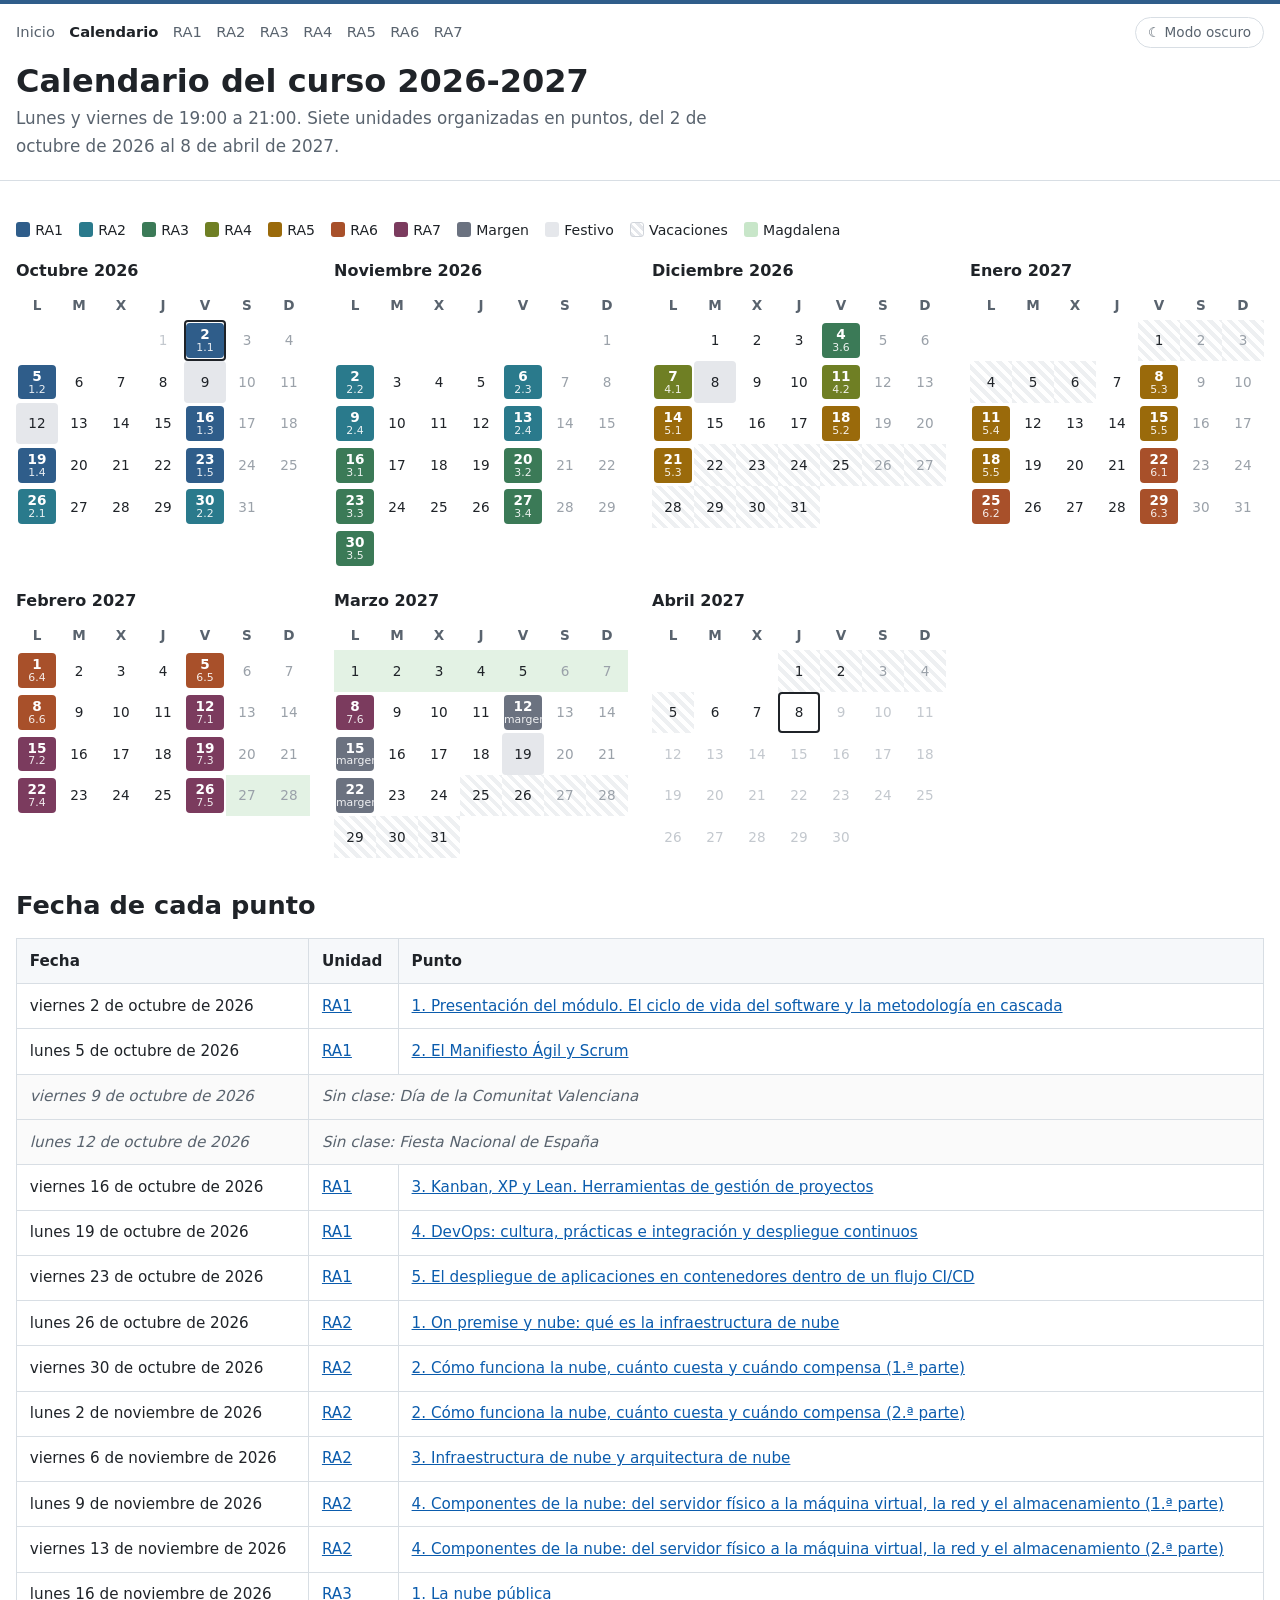
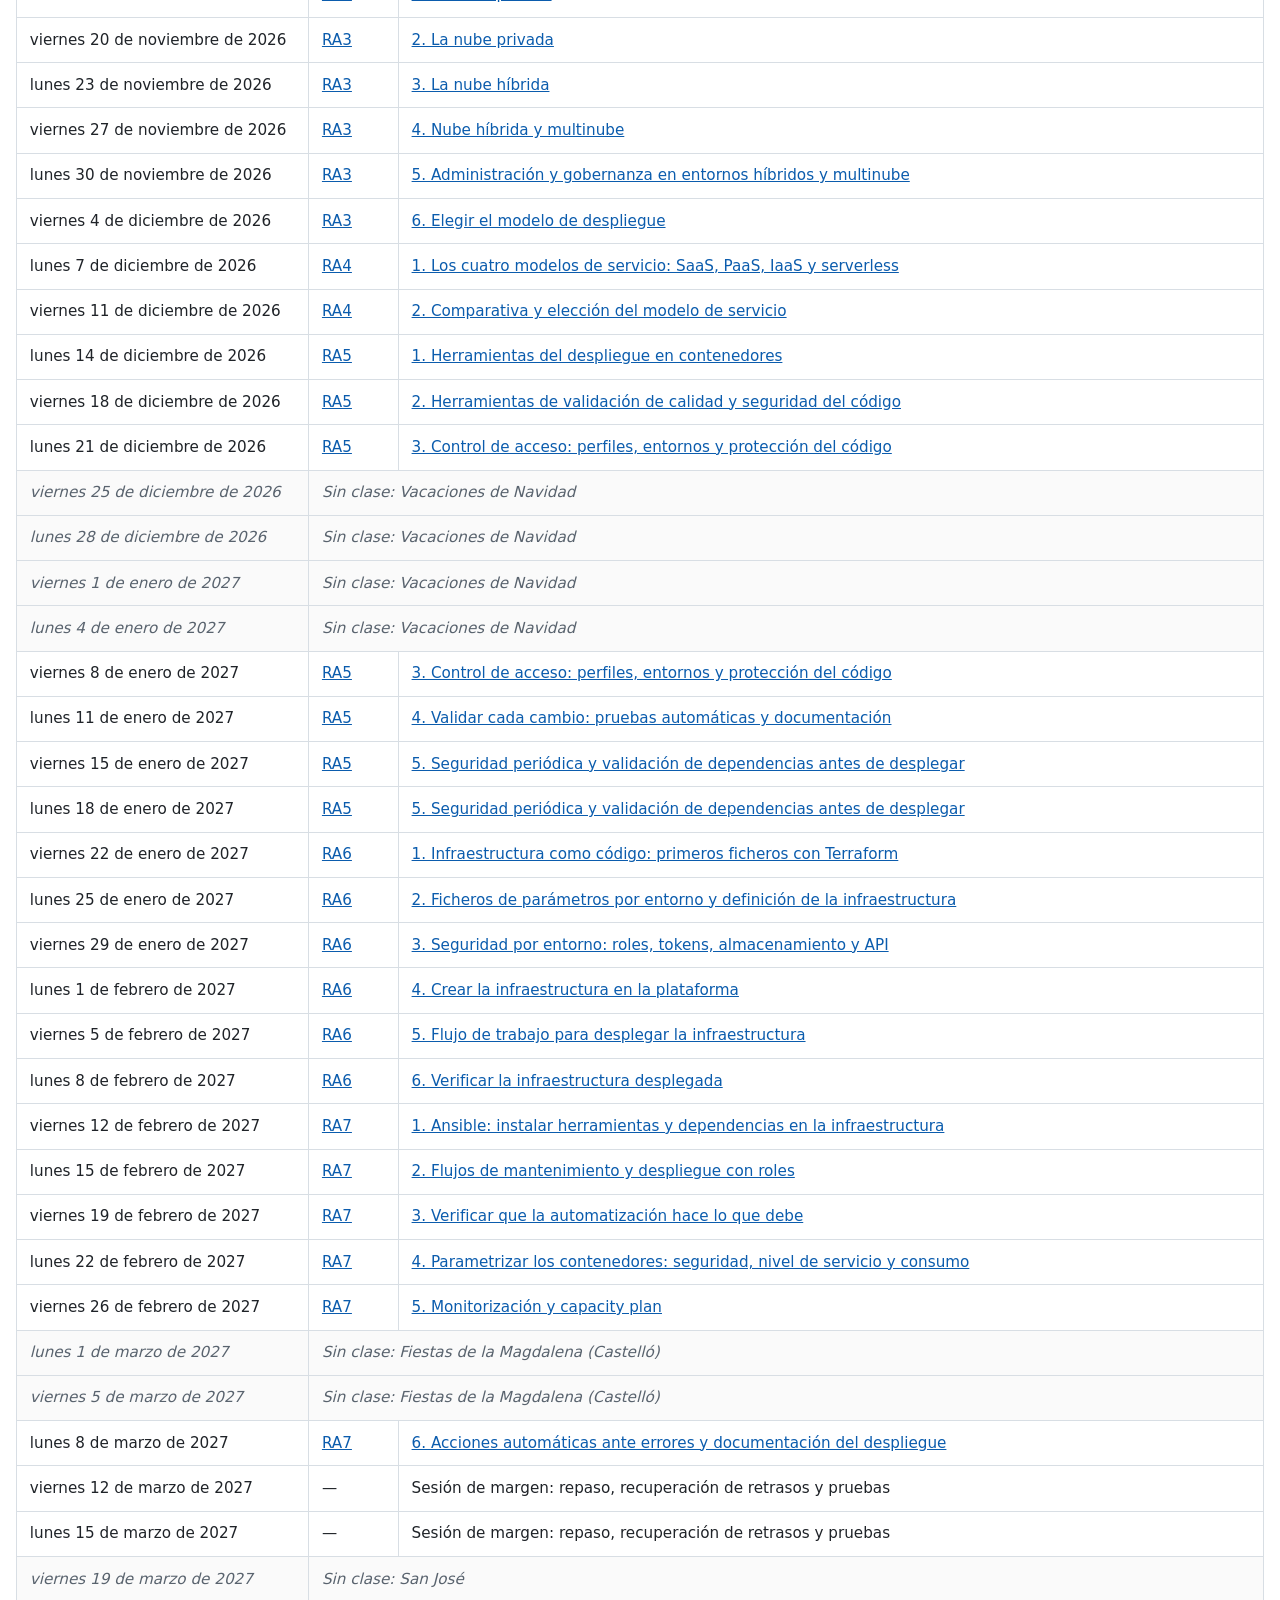
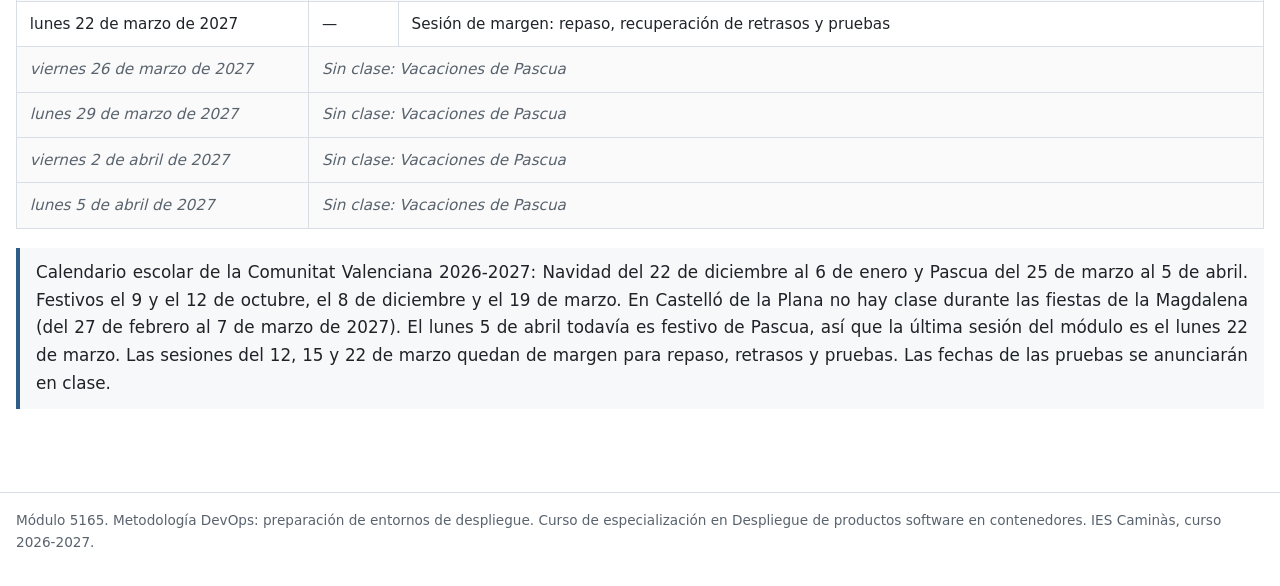
==== commit 925858f7: "Diseño más ancho en todas las unidades y tablas con más espacio Co-Authored-By: Claude Opus 5.5 <nor" ====
--- a/calendario.html
+++ b/calendario.html
@@ -2,7 +2,7 @@
 <html lang="es"><head><meta charset="utf-8">
 <meta name="viewport" content="width=device-width, initial-scale=1">
 <title>Calendario | Módulo 5165</title>
-<link rel="stylesheet" href="assets/estilos.css?v=9">
+<link rel="stylesheet" href="assets/estilos.css?v=11">
 <script src="assets/tema.js?v=5"></script>
 </head><body style="--ra:#2f5d8a">
 <header class="cab"><div class="dentro"><nav class="menu" aria-label="Secciones"><a href="index.html">Inicio</a><a href="calendario.html" aria-current="page">Calendario</a><a href="ra1.html">RA1</a><a href="ra2.html">RA2</a><a href="ra3.html">RA3</a><a href="ra4.html">RA4</a><a href="ra5.html">RA5</a><a href="ra6.html">RA6</a><a href="ra7.html">RA7</a><button type="button" class="boton-tema" id="cambiar-tema">☾ Modo oscuro</button></nav>
--- a/assets/estilos.css
+++ b/assets/estilos.css
@@ -14,7 +14,7 @@
 
 /* Cabecera */
 .cab{border-top:4px solid var(--ra);border-bottom:1px solid var(--linea)}
-.cab .dentro{max-width:1240px;margin:0 auto;padding:.8rem 1rem 1.2rem}
+.cab .dentro{max-width:1500px;margin:0 auto;padding:.8rem 1rem 1.2rem}
 .menu{display:flex;flex-wrap:wrap;gap:.2rem .9rem;font-size:.92rem;margin-bottom:.9rem}
 .menu a{color:var(--suave);text-decoration:none}
 .menu a:hover{color:var(--enlace);text-decoration:underline}
@@ -24,7 +24,7 @@
 
 /* Pestañas de puntos */
 .pestanas{position:sticky;top:0;z-index:5;background:var(--fondo);border-bottom:1px solid var(--linea)}
-.pestanas .dentro{max-width:1240px;margin:0 auto;display:flex;overflow-x:auto;padding:0 1rem;scrollbar-width:thin}
+.pestanas .dentro{max-width:1500px;margin:0 auto;display:flex;overflow-x:auto;padding:0 1rem;scrollbar-width:thin}
 .pestanas button{flex:0 0 auto;border:0;border-bottom:3px solid transparent;background:none;font:inherit;font-size:.9rem;
   padding:.6rem .75rem .5rem;cursor:pointer;color:var(--suave);line-height:1.2;text-align:center}
 .pestanas button small{display:block;font-size:.75rem}
@@ -32,7 +32,7 @@
 .pestanas button[aria-selected="true"]{color:var(--texto);border-bottom-color:var(--ra);font-weight:600}
 
 /* Contenido */
-main{max-width:1240px;margin:0 auto;padding:1.5rem 1rem 4rem}
+main{max-width:1500px;margin:0 auto;padding:1.5rem 1rem 4rem}
 .panel{max-width:none}
 .panel.ancho{max-width:none}
 .panel[hidden]{display:none}
@@ -81,7 +81,7 @@
 /* Tablas */
 .tabla{overflow-x:auto;margin:1rem 0}
 table{border-collapse:collapse;width:100%;font-size:.95rem}
-th,td{border:1px solid var(--linea);padding:.45rem .6rem;text-align:left;vertical-align:top}
+th,td{border:1px solid var(--linea);padding:.6rem .8rem;text-align:left;vertical-align:top}
 th{background:var(--gris)}
 tr.sin td{color:var(--suave);font-style:italic;background:#fafafa}
 
@@ -120,7 +120,7 @@
 .cal td.clase a:hover{filter:brightness(1.15)}
 .cal td.inicio,.cal td.fin{box-shadow:inset 0 0 0 2px var(--texto);border-radius:4px}
 
-.pie{font-size:.85rem;color:var(--suave);border-top:1px solid var(--linea);max-width:1240px;margin:0 auto;padding:1rem 1rem 2rem}
+.pie{font-size:.85rem;color:var(--suave);border-top:1px solid var(--linea);max-width:1500px;margin:0 auto;padding:1rem 1rem 2rem}
 
 @media (max-width:600px){body{font-size:1rem}.actividad > h4{flex-direction:column;gap:.1rem}}
 @media print{
@@ -230,3 +230,20 @@
 .panel .tabla-ficha td:first-child{font-weight:600}
 .panel .tabla-ficha tr.ejemplo td{font-style:italic;color:var(--suave)}
 .panel .tabla-ficha tr.ejemplo td:first-child{font-style:normal;color:var(--texto)}
+
+/* Canal de alertas tipo chat (RA5, actividad 3) */
+.canal{border:1px solid var(--linea);border-radius:8px;margin:1rem 0;overflow:hidden;background:var(--fondo)}
+.canal-cab{display:flex;justify-content:space-between;align-items:center;padding:.55rem 1rem;border-bottom:1px solid var(--linea);background:var(--gris);font-weight:700}
+.canal-cab span{font-weight:400;font-size:.85rem;color:var(--suave)}
+.canal-dia{display:flex;align-items:center;gap:.7rem;margin:.6rem 1rem;font-size:.8rem;font-weight:600;color:var(--suave)}
+.canal-dia::before,.canal-dia::after{content:"";flex:1;border-top:1px solid var(--linea)}
+.msj{display:flex;gap:.75rem;padding:.55rem 1rem .7rem}
+.msj:hover{background:var(--gris)}
+.msj .avatar{flex:0 0 2.3rem;height:2.3rem;border-radius:6px;background:var(--ra);color:#fff;font-weight:700;font-size:.8rem;display:flex;align-items:center;justify-content:center}
+.msj .cuerpo{flex:1;min-width:0}
+.msj .meta{font-size:.9rem;line-height:1.3}
+.msj .meta .hora{color:var(--suave);font-size:.8rem;margin-left:.35rem}
+.msj .meta .etq{display:inline-block;margin-left:.4rem;padding:0 .45rem;border:1px solid var(--linea);border-radius:999px;font-size:.75rem;color:var(--suave)}
+.msj .meta .num{display:inline-block;margin-left:.4rem;padding:0 .45rem;border-radius:999px;background:var(--ra);color:#fff;font-size:.75rem;font-weight:700}
+.msj p{margin:.15rem 0 .3rem;text-align:left}
+.msj pre{margin:.25rem 0 0;white-space:pre-wrap;word-break:break-word}
